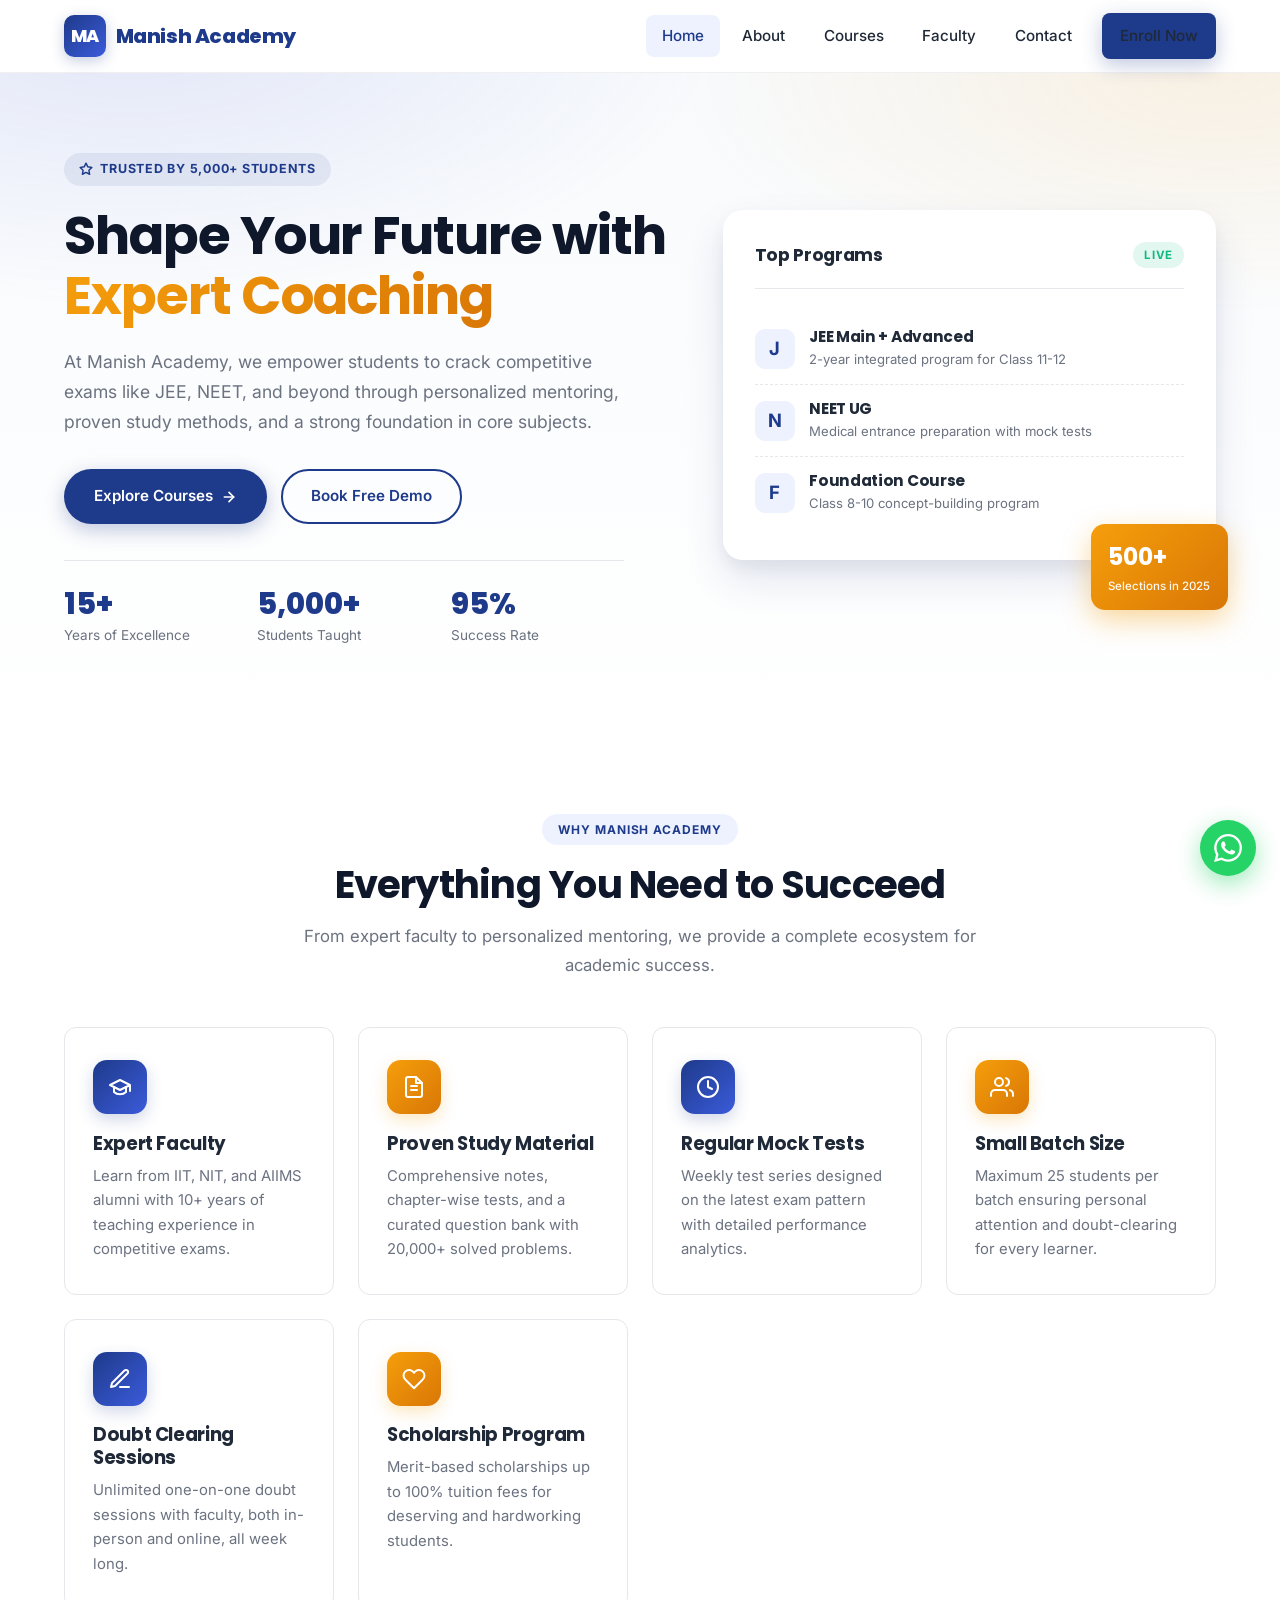
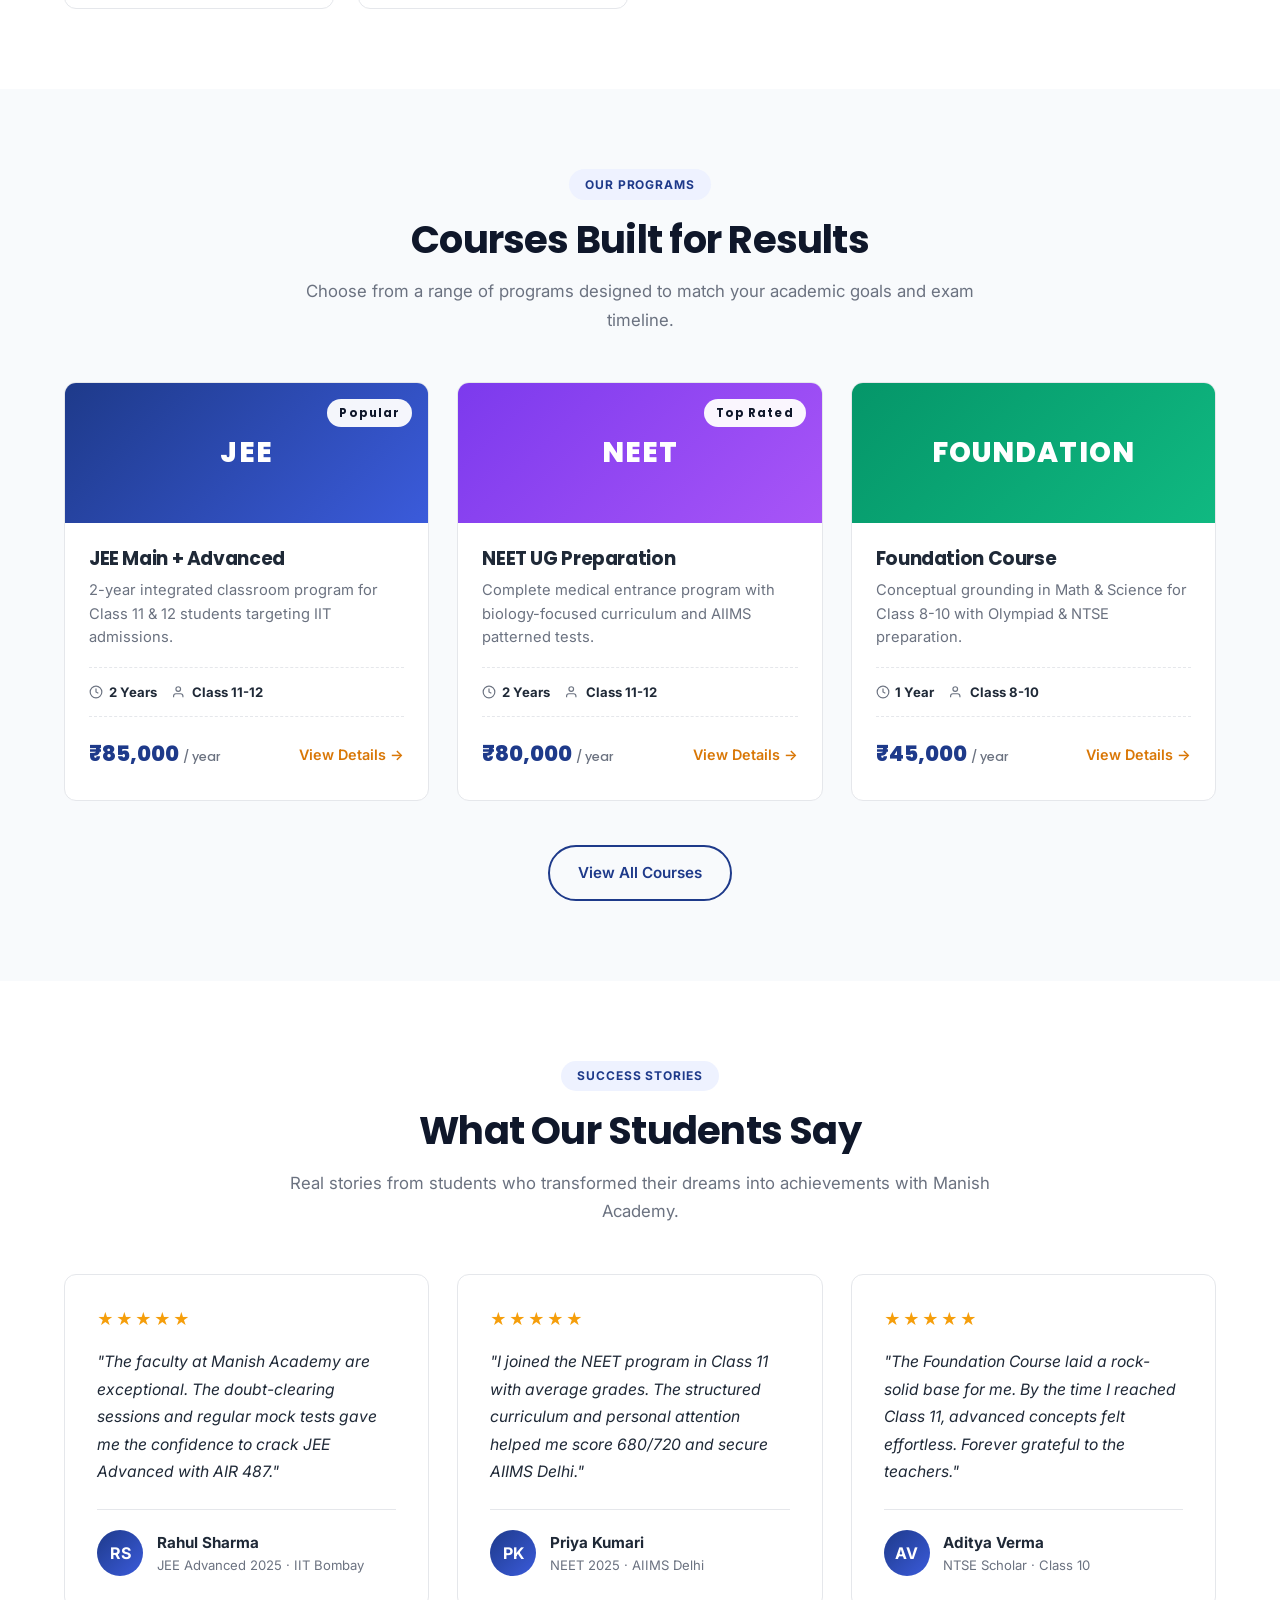
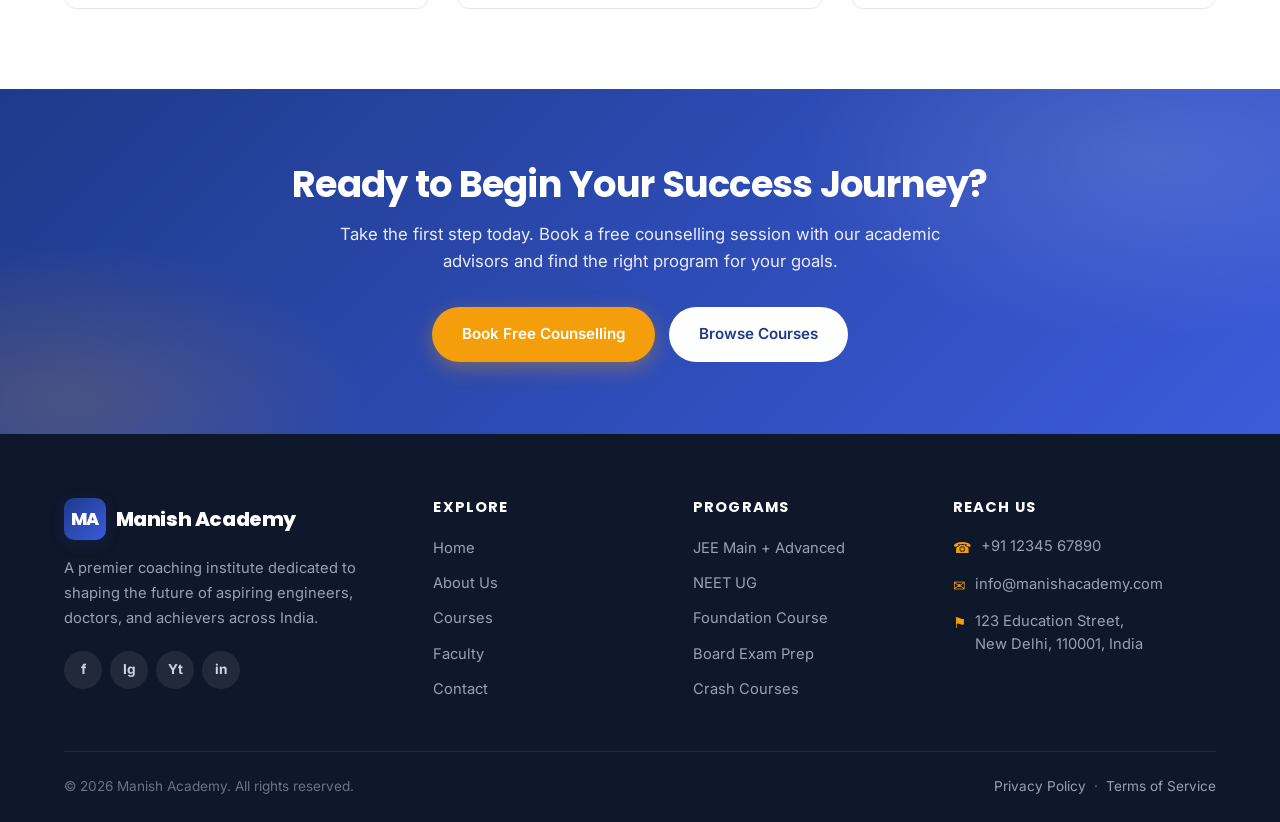
==== manish-academy/index.html @ 19f33a03 "Add Manish Academy coaching institute website Multi-page responsive website under /manish-academy: -" ====
<!DOCTYPE html>
<html lang="en">
<head>
  <meta charset="UTF-8">
  <meta name="viewport" content="width=device-width, initial-scale=1">
  <meta http-equiv="x-ua-compatible" content="ie=edge">
  <title>Manish Academy | Premier Coaching Institute for JEE, NEET & Foundation</title>
  <meta name="description" content="Manish Academy is a leading coaching institute offering expert guidance for JEE, NEET, Foundation, and Board Exams. Join 5,000+ successful students.">
  <meta property="og:title" content="Manish Academy | Premier Coaching Institute">
  <meta property="og:description" content="Expert coaching for JEE, NEET, Foundation, and Board Exams. Join 5,000+ successful students.">
  <meta property="og:type" content="website">
  <link rel="preconnect" href="https://fonts.googleapis.com">
  <link rel="preconnect" href="https://fonts.gstatic.com" crossorigin>
  <link href="https://fonts.googleapis.com/css2?family=Inter:wght@400;500;600;700&family=Poppins:wght@600;700;800&display=swap" rel="stylesheet">
  <link rel="stylesheet" href="assets/css/styles.css">
</head>
<body>

  <!-- ========== Navbar ========== -->
  <nav class="navbar" role="navigation" aria-label="Main navigation">
    <div class="container">
      <a class="nav-logo" href="index.html">
        <span class="nav-logo-icon">MA</span>
        <span>Manish Academy</span>
      </a>
      <button class="nav-toggle" aria-label="Toggle menu" aria-expanded="false">
        <span></span>
      </button>
      <ul class="nav-links">
        <li><a href="index.html" data-nav="index.html">Home</a></li>
        <li><a href="about.html" data-nav="about.html">About</a></li>
        <li><a href="courses.html" data-nav="courses.html">Courses</a></li>
        <li><a href="faculty.html" data-nav="faculty.html">Faculty</a></li>
        <li><a href="contact.html" data-nav="contact.html">Contact</a></li>
        <li class="nav-cta"><a class="btn btn-primary" href="contact.html#contact-form">Enroll Now</a></li>
      </ul>
    </div>
  </nav>

  <!-- ========== Hero ========== -->
  <header class="hero">
    <div class="container">
      <div class="hero-grid">
        <div class="reveal">
          <span class="hero-badge">
            <svg width="14" height="14" viewBox="0 0 24 24" fill="none" stroke="currentColor" stroke-width="2.5" stroke-linecap="round" stroke-linejoin="round"><polygon points="12 2 15.09 8.26 22 9.27 17 14.14 18.18 21.02 12 17.77 5.82 21.02 7 14.14 2 9.27 8.91 8.26 12 2"/></svg>
            Trusted by 5,000+ Students
          </span>
          <h1>Shape Your Future with <span class="highlight">Expert Coaching</span></h1>
          <p>At Manish Academy, we empower students to crack competitive exams like JEE, NEET, and beyond through personalized mentoring, proven study methods, and a strong foundation in core subjects.</p>
          <div class="hero-cta">
            <a class="btn btn-primary" href="courses.html">
              Explore Courses
              <svg width="16" height="16" viewBox="0 0 24 24" fill="none" stroke="currentColor" stroke-width="2.5" stroke-linecap="round" stroke-linejoin="round"><line x1="5" y1="12" x2="19" y2="12"/><polyline points="12 5 19 12 12 19"/></svg>
            </a>
            <a class="btn btn-outline" href="contact.html#contact-form">Book Free Demo</a>
          </div>
          <div class="hero-stats">
            <div class="hero-stat">
              <span class="num">15+</span>
              <span class="label">Years of Excellence</span>
            </div>
            <div class="hero-stat">
              <span class="num">5,000+</span>
              <span class="label">Students Taught</span>
            </div>
            <div class="hero-stat">
              <span class="num">95%</span>
              <span class="label">Success Rate</span>
            </div>
          </div>
        </div>

        <div class="hero-visual reveal delay-1">
          <div class="hero-card">
            <div class="hero-card-header">
              <h4>Top Programs</h4>
              <span class="hero-card-tag">Live</span>
            </div>
            <div class="hero-card-item">
              <div class="hero-card-icon">J</div>
              <div class="hero-card-text">
                <h5>JEE Main + Advanced</h5>
                <p>2-year integrated program for Class 11-12</p>
              </div>
            </div>
            <div class="hero-card-item">
              <div class="hero-card-icon">N</div>
              <div class="hero-card-text">
                <h5>NEET UG</h5>
                <p>Medical entrance preparation with mock tests</p>
              </div>
            </div>
            <div class="hero-card-item">
              <div class="hero-card-icon">F</div>
              <div class="hero-card-text">
                <h5>Foundation Course</h5>
                <p>Class 8-10 concept-building program</p>
              </div>
            </div>
          </div>
          <div class="hero-float-badge">
            <span class="num">500+</span>
            <span class="lbl">Selections in 2025</span>
          </div>
        </div>
      </div>
    </div>
  </header>

  <!-- ========== Why Choose Us ========== -->
  <section class="section">
    <div class="container">
      <div class="section-header reveal">
        <span class="section-tag">Why Manish Academy</span>
        <h2 class="section-title">Everything You Need to Succeed</h2>
        <p class="section-subtitle">From expert faculty to personalized mentoring, we provide a complete ecosystem for academic success.</p>
      </div>

      <div class="features-grid">
        <div class="feature-card reveal">
          <div class="feature-icon">
            <svg width="24" height="24" viewBox="0 0 24 24" fill="none" stroke="currentColor" stroke-width="2" stroke-linecap="round" stroke-linejoin="round"><path d="M22 10v6M2 10l10-5 10 5-10 5z"/><path d="M6 12v5c3 3 9 3 12 0v-5"/></svg>
          </div>
          <h3>Expert Faculty</h3>
          <p>Learn from IIT, NIT, and AIIMS alumni with 10+ years of teaching experience in competitive exams.</p>
        </div>

        <div class="feature-card reveal delay-1">
          <div class="feature-icon accent">
            <svg width="24" height="24" viewBox="0 0 24 24" fill="none" stroke="currentColor" stroke-width="2" stroke-linecap="round" stroke-linejoin="round"><path d="M14 2H6a2 2 0 0 0-2 2v16a2 2 0 0 0 2 2h12a2 2 0 0 0 2-2V8z"/><polyline points="14 2 14 8 20 8"/><line x1="9" y1="15" x2="15" y2="15"/><line x1="9" y1="11" x2="15" y2="11"/></svg>
          </div>
          <h3>Proven Study Material</h3>
          <p>Comprehensive notes, chapter-wise tests, and a curated question bank with 20,000+ solved problems.</p>
        </div>

        <div class="feature-card reveal delay-2">
          <div class="feature-icon">
            <svg width="24" height="24" viewBox="0 0 24 24" fill="none" stroke="currentColor" stroke-width="2" stroke-linecap="round" stroke-linejoin="round"><circle cx="12" cy="12" r="10"/><polyline points="12 6 12 12 16 14"/></svg>
          </div>
          <h3>Regular Mock Tests</h3>
          <p>Weekly test series designed on the latest exam pattern with detailed performance analytics.</p>
        </div>

        <div class="feature-card reveal delay-3">
          <div class="feature-icon accent">
            <svg width="24" height="24" viewBox="0 0 24 24" fill="none" stroke="currentColor" stroke-width="2" stroke-linecap="round" stroke-linejoin="round"><path d="M17 21v-2a4 4 0 0 0-4-4H5a4 4 0 0 0-4 4v2"/><circle cx="9" cy="7" r="4"/><path d="M23 21v-2a4 4 0 0 0-3-3.87"/><path d="M16 3.13a4 4 0 0 1 0 7.75"/></svg>
          </div>
          <h3>Small Batch Size</h3>
          <p>Maximum 25 students per batch ensuring personal attention and doubt-clearing for every learner.</p>
        </div>

        <div class="feature-card reveal">
          <div class="feature-icon">
            <svg width="24" height="24" viewBox="0 0 24 24" fill="none" stroke="currentColor" stroke-width="2" stroke-linecap="round" stroke-linejoin="round"><path d="M12 20h9"/><path d="M16.5 3.5a2.121 2.121 0 0 1 3 3L7 19l-4 1 1-4L16.5 3.5z"/></svg>
          </div>
          <h3>Doubt Clearing Sessions</h3>
          <p>Unlimited one-on-one doubt sessions with faculty, both in-person and online, all week long.</p>
        </div>

        <div class="feature-card reveal delay-1">
          <div class="feature-icon accent">
            <svg width="24" height="24" viewBox="0 0 24 24" fill="none" stroke="currentColor" stroke-width="2" stroke-linecap="round" stroke-linejoin="round"><path d="M20.84 4.61a5.5 5.5 0 0 0-7.78 0L12 5.67l-1.06-1.06a5.5 5.5 0 0 0-7.78 7.78l1.06 1.06L12 21.23l7.78-7.78 1.06-1.06a5.5 5.5 0 0 0 0-7.78z"/></svg>
          </div>
          <h3>Scholarship Program</h3>
          <p>Merit-based scholarships up to 100% tuition fees for deserving and hardworking students.</p>
        </div>
      </div>
    </div>
  </section>

  <!-- ========== Courses Preview ========== -->
  <section class="section section-soft">
    <div class="container">
      <div class="section-header reveal">
        <span class="section-tag">Our Programs</span>
        <h2 class="section-title">Courses Built for Results</h2>
        <p class="section-subtitle">Choose from a range of programs designed to match your academic goals and exam timeline.</p>
      </div>

      <div class="courses-grid">
        <!-- Course 1 -->
        <article class="course-card reveal">
          <div class="course-banner course-banner-1">
            JEE
            <span class="course-badge">Popular</span>
          </div>
          <div class="course-body">
            <h3>JEE Main + Advanced</h3>
            <p>2-year integrated classroom program for Class 11 &amp; 12 students targeting IIT admissions.</p>
            <div class="course-meta">
              <span class="course-meta-item">
                <svg width="14" height="14" viewBox="0 0 24 24" fill="none" stroke="currentColor" stroke-width="2"><circle cx="12" cy="12" r="10"/><polyline points="12 6 12 12 16 14"/></svg>
                <strong>2 Years</strong>
              </span>
              <span class="course-meta-item">
                <svg width="14" height="14" viewBox="0 0 24 24" fill="none" stroke="currentColor" stroke-width="2"><path d="M17 21v-2a4 4 0 0 0-4-4H5a4 4 0 0 0-4 4v2"/><circle cx="9" cy="7" r="4"/></svg>
                <strong>Class 11-12</strong>
              </span>
            </div>
            <div class="course-footer">
              <div class="course-price">&#8377;85,000 <small>/ year</small></div>
              <a class="course-link" href="courses.html">View Details &rarr;</a>
            </div>
          </div>
        </article>

        <!-- Course 2 -->
        <article class="course-card reveal delay-1">
          <div class="course-banner course-banner-2">
            NEET
            <span class="course-badge">Top Rated</span>
          </div>
          <div class="course-body">
            <h3>NEET UG Preparation</h3>
            <p>Complete medical entrance program with biology-focused curriculum and AIIMS patterned tests.</p>
            <div class="course-meta">
              <span class="course-meta-item">
                <svg width="14" height="14" viewBox="0 0 24 24" fill="none" stroke="currentColor" stroke-width="2"><circle cx="12" cy="12" r="10"/><polyline points="12 6 12 12 16 14"/></svg>
                <strong>2 Years</strong>
              </span>
              <span class="course-meta-item">
                <svg width="14" height="14" viewBox="0 0 24 24" fill="none" stroke="currentColor" stroke-width="2"><path d="M17 21v-2a4 4 0 0 0-4-4H5a4 4 0 0 0-4 4v2"/><circle cx="9" cy="7" r="4"/></svg>
                <strong>Class 11-12</strong>
              </span>
            </div>
            <div class="course-footer">
              <div class="course-price">&#8377;80,000 <small>/ year</small></div>
              <a class="course-link" href="courses.html">View Details &rarr;</a>
            </div>
          </div>
        </article>

        <!-- Course 3 -->
        <article class="course-card reveal delay-2">
          <div class="course-banner course-banner-3">
            FOUNDATION
          </div>
          <div class="course-body">
            <h3>Foundation Course</h3>
            <p>Conceptual grounding in Math &amp; Science for Class 8-10 with Olympiad &amp; NTSE preparation.</p>
            <div class="course-meta">
              <span class="course-meta-item">
                <svg width="14" height="14" viewBox="0 0 24 24" fill="none" stroke="currentColor" stroke-width="2"><circle cx="12" cy="12" r="10"/><polyline points="12 6 12 12 16 14"/></svg>
                <strong>1 Year</strong>
              </span>
              <span class="course-meta-item">
                <svg width="14" height="14" viewBox="0 0 24 24" fill="none" stroke="currentColor" stroke-width="2"><path d="M17 21v-2a4 4 0 0 0-4-4H5a4 4 0 0 0-4 4v2"/><circle cx="9" cy="7" r="4"/></svg>
                <strong>Class 8-10</strong>
              </span>
            </div>
            <div class="course-footer">
              <div class="course-price">&#8377;45,000 <small>/ year</small></div>
              <a class="course-link" href="courses.html">View Details &rarr;</a>
            </div>
          </div>
        </article>
      </div>

      <div style="text-align:center; margin-top: 2.75rem;">
        <a class="btn btn-outline" href="courses.html">View All Courses</a>
      </div>
    </div>
  </section>

  <!-- ========== Testimonials ========== -->
  <section class="section">
    <div class="container">
      <div class="section-header reveal">
        <span class="section-tag">Success Stories</span>
        <h2 class="section-title">What Our Students Say</h2>
        <p class="section-subtitle">Real stories from students who transformed their dreams into achievements with Manish Academy.</p>
      </div>

      <div class="testimonials-grid">
        <div class="testimonial-card reveal">
          <div class="testimonial-stars">&#9733;&#9733;&#9733;&#9733;&#9733;</div>
          <p class="testimonial-quote">"The faculty at Manish Academy are exceptional. The doubt-clearing sessions and regular mock tests gave me the confidence to crack JEE Advanced with AIR 487."</p>
          <div class="testimonial-author">
            <div class="testimonial-avatar">RS</div>
            <div>
              <span class="name">Rahul Sharma</span>
              <span class="meta">JEE Advanced 2025 &middot; IIT Bombay</span>
            </div>
          </div>
        </div>

        <div class="testimonial-card reveal delay-1">
          <div class="testimonial-stars">&#9733;&#9733;&#9733;&#9733;&#9733;</div>
          <p class="testimonial-quote">"I joined the NEET program in Class 11 with average grades. The structured curriculum and personal attention helped me score 680/720 and secure AIIMS Delhi."</p>
          <div class="testimonial-author">
            <div class="testimonial-avatar">PK</div>
            <div>
              <span class="name">Priya Kumari</span>
              <span class="meta">NEET 2025 &middot; AIIMS Delhi</span>
            </div>
          </div>
        </div>

        <div class="testimonial-card reveal delay-2">
          <div class="testimonial-stars">&#9733;&#9733;&#9733;&#9733;&#9733;</div>
          <p class="testimonial-quote">"The Foundation Course laid a rock-solid base for me. By the time I reached Class 11, advanced concepts felt effortless. Forever grateful to the teachers."</p>
          <div class="testimonial-author">
            <div class="testimonial-avatar">AV</div>
            <div>
              <span class="name">Aditya Verma</span>
              <span class="meta">NTSE Scholar &middot; Class 10</span>
            </div>
          </div>
        </div>
      </div>
    </div>
  </section>

  <!-- ========== CTA Strip ========== -->
  <section class="cta-strip">
    <div class="container">
      <div class="reveal">
        <h2>Ready to Begin Your Success Journey?</h2>
        <p>Take the first step today. Book a free counselling session with our academic advisors and find the right program for your goals.</p>
        <div class="cta-buttons">
          <a class="btn btn-accent" href="contact.html#contact-form">Book Free Counselling</a>
          <a class="btn btn-white" href="courses.html">Browse Courses</a>
        </div>
      </div>
    </div>
  </section>

  <!-- ========== Footer ========== -->
  <footer class="site-footer">
    <div class="container">
      <div class="footer-grid">
        <div class="footer-brand">
          <a class="nav-logo" href="index.html">
            <span class="nav-logo-icon">MA</span>
            <span>Manish Academy</span>
          </a>
          <p>A premier coaching institute dedicated to shaping the future of aspiring engineers, doctors, and achievers across India.</p>
          <div class="footer-socials">
            <a href="#" aria-label="Facebook">f</a>
            <a href="#" aria-label="Instagram">Ig</a>
            <a href="#" aria-label="YouTube">Yt</a>
            <a href="#" aria-label="LinkedIn">in</a>
          </div>
        </div>

        <div class="footer-col">
          <h5>Explore</h5>
          <ul>
            <li><a href="index.html">Home</a></li>
            <li><a href="about.html">About Us</a></li>
            <li><a href="courses.html">Courses</a></li>
            <li><a href="faculty.html">Faculty</a></li>
            <li><a href="contact.html">Contact</a></li>
          </ul>
        </div>

        <div class="footer-col">
          <h5>Programs</h5>
          <ul>
            <li><a href="courses.html">JEE Main + Advanced</a></li>
            <li><a href="courses.html">NEET UG</a></li>
            <li><a href="courses.html">Foundation Course</a></li>
            <li><a href="courses.html">Board Exam Prep</a></li>
            <li><a href="courses.html">Crash Courses</a></li>
          </ul>
        </div>

        <div class="footer-col">
          <h5>Reach Us</h5>
          <div class="footer-contact-item">
            <span class="icon">&#9742;</span>
            <a href="tel:+911234567890">+91 12345 67890</a>
          </div>
          <div class="footer-contact-item">
            <span class="icon">&#9993;</span>
            <a href="mailto:info@manishacademy.com">info@manishacademy.com</a>
          </div>
          <div class="footer-contact-item">
            <span class="icon">&#9873;</span>
            <span>123 Education Street,<br>New Delhi, 110001, India</span>
          </div>
        </div>
      </div>

      <div class="footer-bottom">
        <p>&copy; <span id="year">2026</span> Manish Academy. All rights reserved.</p>
        <p><a href="#">Privacy Policy</a> &nbsp;&middot;&nbsp; <a href="#">Terms of Service</a></p>
      </div>
    </div>
  </footer>

  <!-- WhatsApp Float -->
  <a class="whatsapp-float" href="https://wa.me/911234567890?text=Hi%20Manish%20Academy%2C%20I%20want%20to%20know%20more%20about%20your%20courses" target="_blank" rel="noopener" aria-label="Chat on WhatsApp">
    <svg viewBox="0 0 24 24" fill="#fff" xmlns="http://www.w3.org/2000/svg"><path d="M17.472 14.382c-.297-.149-1.758-.867-2.03-.967-.273-.099-.471-.148-.67.15-.197.297-.767.966-.94 1.164-.173.199-.347.223-.644.075-.297-.15-1.255-.463-2.39-1.475-.883-.788-1.48-1.761-1.653-2.059-.173-.297-.018-.458.13-.606.134-.133.298-.347.446-.52.149-.174.198-.298.298-.497.099-.198.05-.371-.025-.52-.075-.149-.669-1.612-.916-2.207-.242-.579-.487-.5-.669-.51-.173-.008-.371-.01-.57-.01-.198 0-.52.074-.792.372-.272.297-1.04 1.016-1.04 2.479 0 1.462 1.065 2.875 1.213 3.074.149.198 2.096 3.2 5.077 4.487.709.306 1.262.489 1.694.625.712.227 1.36.195 1.871.118.571-.085 1.758-.719 2.006-1.413.248-.694.248-1.289.173-1.413-.074-.124-.272-.198-.57-.347m-5.421 7.403h-.004a9.87 9.87 0 0 1-5.031-1.378l-.361-.214-3.741.982.998-3.648-.235-.374a9.86 9.86 0 0 1-1.51-5.26c.001-5.45 4.436-9.884 9.888-9.884 2.64 0 5.122 1.03 6.988 2.898a9.825 9.825 0 0 1 2.893 6.994c-.003 5.45-4.437 9.884-9.885 9.884m8.413-18.297A11.815 11.815 0 0 0 12.05 0C5.495 0 .16 5.335.157 11.892c0 2.096.547 4.142 1.588 5.945L.057 24l6.305-1.654a11.882 11.882 0 0 0 5.683 1.448h.005c6.554 0 11.89-5.335 11.893-11.893a11.821 11.821 0 0 0-3.48-8.413z"/></svg>
  </a>

  <script src="assets/js/main.js"></script>
</body>
</html>
---- manish-academy/assets/css/styles.css ----
/* ==========================================================================
   Manish Academy - Coaching Institute
   Main Stylesheet
   ========================================================================== */

/* ---- CSS Reset & Base ---- */
*, *::before, *::after { box-sizing: border-box; margin: 0; padding: 0; }

:root {
  --primary: #1e3a8a;        /* Deep blue */
  --primary-dark: #1e2a5e;
  --primary-light: #3b5bdb;
  --accent: #f59e0b;         /* Warm amber */
  --accent-dark: #d97706;
  --text: #1f2937;
  --text-light: #6b7280;
  --text-muted: #9ca3af;
  --bg: #ffffff;
  --bg-soft: #f8fafc;
  --bg-alt: #eef2ff;
  --border: #e5e7eb;
  --success: #10b981;
  --danger: #ef4444;
  --shadow-sm: 0 1px 3px rgba(0,0,0,0.06), 0 1px 2px rgba(0,0,0,0.04);
  --shadow-md: 0 4px 14px rgba(30, 58, 138, 0.08), 0 2px 6px rgba(0,0,0,0.04);
  --shadow-lg: 0 20px 40px rgba(30, 58, 138, 0.12), 0 8px 16px rgba(0,0,0,0.05);
  --radius: 12px;
  --radius-lg: 20px;
  --container: 1200px;
  --transition: 0.25s cubic-bezier(.4,0,.2,1);
}

html { scroll-behavior: smooth; -webkit-text-size-adjust: 100%; }

body {
  font-family: 'Inter', -apple-system, BlinkMacSystemFont, 'Segoe UI', Roboto, sans-serif;
  color: var(--text);
  background: var(--bg);
  line-height: 1.6;
  -webkit-font-smoothing: antialiased;
  -moz-osx-font-smoothing: grayscale;
}

img { max-width: 100%; height: auto; display: block; }
a { color: var(--primary); text-decoration: none; transition: color var(--transition); }
a:hover { color: var(--primary-light); }
button { font-family: inherit; cursor: pointer; border: none; background: none; }

h1, h2, h3, h4, h5, h6 {
  font-family: 'Poppins', 'Inter', sans-serif;
  font-weight: 700;
  line-height: 1.25;
  color: var(--text);
  letter-spacing: -0.02em;
}

.container {
  width: 100%;
  max-width: var(--container);
  margin: 0 auto;
  padding: 0 1.5rem;
}

/* ==========================================================================
   Buttons
   ========================================================================== */
.btn {
  display: inline-flex;
  align-items: center;
  justify-content: center;
  gap: 0.5rem;
  padding: 0.85rem 1.75rem;
  border-radius: 50px;
  font-weight: 600;
  font-size: 0.95rem;
  transition: transform var(--transition), box-shadow var(--transition), background var(--transition), color var(--transition);
  border: 2px solid transparent;
  white-space: nowrap;
  cursor: pointer;
}
.btn-primary {
  background: var(--primary);
  color: #fff;
  box-shadow: 0 6px 20px rgba(30, 58, 138, 0.28);
}
.btn-primary:hover {
  background: var(--primary-dark);
  color: #fff;
  transform: translateY(-2px);
  box-shadow: 0 10px 28px rgba(30, 58, 138, 0.35);
}
.btn-accent {
  background: var(--accent);
  color: #fff;
  box-shadow: 0 6px 20px rgba(245, 158, 11, 0.35);
}
.btn-accent:hover {
  background: var(--accent-dark);
  color: #fff;
  transform: translateY(-2px);
  box-shadow: 0 10px 28px rgba(245, 158, 11, 0.45);
}
.btn-outline {
  background: transparent;
  color: var(--primary);
  border-color: var(--primary);
}
.btn-outline:hover {
  background: var(--primary);
  color: #fff;
  transform: translateY(-2px);
}
.btn-white {
  background: #fff;
  color: var(--primary);
}
.btn-white:hover {
  background: #f1f5f9;
  transform: translateY(-2px);
  color: var(--primary);
}

/* ==========================================================================
   Navbar
   ========================================================================== */
.navbar {
  position: sticky;
  top: 0;
  z-index: 100;
  background: rgba(255,255,255,0.97);
  backdrop-filter: blur(10px);
  border-bottom: 1px solid rgba(0,0,0,0.06);
  transition: box-shadow var(--transition);
}
.navbar.scrolled { box-shadow: 0 2px 20px rgba(0,0,0,0.08); }
.navbar .container {
  display: flex;
  align-items: center;
  justify-content: space-between;
  height: 72px;
}
.nav-logo {
  display: flex;
  align-items: center;
  gap: 0.6rem;
  font-family: 'Poppins', sans-serif;
  font-size: 1.25rem;
  font-weight: 800;
  color: var(--primary);
  letter-spacing: -0.02em;
}
.nav-logo:hover { color: var(--primary); }
.nav-logo-icon {
  width: 42px;
  height: 42px;
  background: linear-gradient(135deg, var(--primary) 0%, var(--primary-light) 100%);
  color: #fff;
  border-radius: 10px;
  display: flex;
  align-items: center;
  justify-content: center;
  font-weight: 800;
  font-size: 1.1rem;
  box-shadow: 0 4px 14px rgba(30,58,138,0.25);
}
.nav-links {
  display: flex;
  align-items: center;
  gap: 0.4rem;
  list-style: none;
}
.nav-links a {
  display: inline-block;
  padding: 0.55rem 1rem;
  color: var(--text);
  font-size: 0.95rem;
  font-weight: 500;
  border-radius: 8px;
  transition: color var(--transition), background var(--transition);
}
.nav-links a:hover,
.nav-links a.active {
  color: var(--primary);
  background: var(--bg-alt);
}
.nav-cta { margin-left: 0.5rem; }
.nav-toggle {
  display: none;
  width: 44px;
  height: 44px;
  border-radius: 8px;
  color: var(--text);
  align-items: center;
  justify-content: center;
}
.nav-toggle span {
  display: block;
  width: 22px;
  height: 2px;
  background: currentColor;
  position: relative;
  transition: var(--transition);
}
.nav-toggle span::before,
.nav-toggle span::after {
  content: '';
  position: absolute;
  left: 0;
  width: 22px;
  height: 2px;
  background: currentColor;
  transition: var(--transition);
}
.nav-toggle span::before { top: -7px; }
.nav-toggle span::after { top: 7px; }
.nav-toggle.active span { background: transparent; }
.nav-toggle.active span::before { top: 0; transform: rotate(45deg); }
.nav-toggle.active span::after { top: 0; transform: rotate(-45deg); }

/* ==========================================================================
   Hero
   ========================================================================== */
.hero {
  position: relative;
  padding: 5rem 0 5.5rem;
  background:
    radial-gradient(1000px 500px at 10% -10%, rgba(59, 91, 219, 0.12), transparent 60%),
    radial-gradient(900px 400px at 95% 0%, rgba(245, 158, 11, 0.10), transparent 60%),
    linear-gradient(180deg, #f8fafc 0%, #fff 100%);
  overflow: hidden;
}
.hero-grid {
  display: grid;
  grid-template-columns: 1.1fr 0.9fr;
  gap: 3.5rem;
  align-items: center;
}
.hero-badge {
  display: inline-flex;
  align-items: center;
  gap: 0.45rem;
  padding: 0.4rem 0.95rem;
  background: rgba(30, 58, 138, 0.08);
  color: var(--primary);
  border-radius: 50px;
  font-size: 0.78rem;
  font-weight: 700;
  letter-spacing: 0.06em;
  text-transform: uppercase;
  margin-bottom: 1.25rem;
}
.hero h1 {
  font-size: clamp(2rem, 4.2vw, 3.3rem);
  line-height: 1.15;
  margin-bottom: 1.25rem;
  color: #0f172a;
}
.hero h1 .highlight {
  background: linear-gradient(120deg, var(--accent) 0%, var(--accent-dark) 100%);
  -webkit-background-clip: text;
  background-clip: text;
  color: transparent;
}
.hero p {
  font-size: 1.1rem;
  color: var(--text-light);
  margin-bottom: 2rem;
  max-width: 560px;
  line-height: 1.7;
}
.hero-cta {
  display: flex;
  flex-wrap: wrap;
  gap: 0.85rem;
  margin-bottom: 2.25rem;
}
.hero-stats {
  display: grid;
  grid-template-columns: repeat(3, 1fr);
  gap: 1.25rem;
  max-width: 560px;
  padding-top: 1.75rem;
  border-top: 1px solid var(--border);
}
.hero-stat .num {
  display: block;
  font-family: 'Poppins', sans-serif;
  font-size: 1.85rem;
  font-weight: 800;
  color: var(--primary);
  line-height: 1;
}
.hero-stat .label {
  display: block;
  font-size: 0.85rem;
  color: var(--text-light);
  margin-top: 0.35rem;
}

.hero-visual {
  position: relative;
  min-height: 380px;
}
.hero-card {
  background: #fff;
  border-radius: var(--radius-lg);
  padding: 2rem;
  box-shadow: var(--shadow-lg);
  position: relative;
}
.hero-card-header {
  display: flex;
  justify-content: space-between;
  align-items: center;
  margin-bottom: 1.5rem;
  padding-bottom: 1.25rem;
  border-bottom: 1px solid var(--border);
}
.hero-card-header h4 {
  font-size: 1.1rem;
  color: var(--text);
}
.hero-card-tag {
  font-size: 0.72rem;
  font-weight: 700;
  padding: 0.25rem 0.7rem;
  border-radius: 50px;
  background: rgba(16,185,129,0.12);
  color: var(--success);
  text-transform: uppercase;
  letter-spacing: 0.05em;
}
.hero-card-item {
  display: flex;
  align-items: center;
  gap: 0.9rem;
  padding: 0.85rem 0;
}
.hero-card-item + .hero-card-item { border-top: 1px dashed var(--border); }
.hero-card-icon {
  width: 40px;
  height: 40px;
  border-radius: 10px;
  background: var(--bg-alt);
  color: var(--primary);
  display: flex;
  align-items: center;
  justify-content: center;
  font-size: 1.15rem;
  font-weight: 700;
  flex-shrink: 0;
}
.hero-card-text h5 {
  font-size: 0.96rem;
  margin-bottom: 0.15rem;
}
.hero-card-text p {
  font-size: 0.82rem;
  color: var(--text-light);
  margin: 0;
}
.hero-float-badge {
  position: absolute;
  right: -12px;
  bottom: -20px;
  background: linear-gradient(135deg, var(--accent) 0%, var(--accent-dark) 100%);
  color: #fff;
  padding: 0.9rem 1.1rem;
  border-radius: 14px;
  box-shadow: 0 10px 28px rgba(245,158,11,0.4);
  font-weight: 700;
}
.hero-float-badge .num {
  display: block;
  font-size: 1.5rem;
  font-family: 'Poppins', sans-serif;
}
.hero-float-badge .lbl {
  display: block;
  font-size: 0.72rem;
  font-weight: 500;
  opacity: 0.95;
}

/* ==========================================================================
   Sections
   ========================================================================== */
.section {
  padding: 5rem 0;
}
.section-soft { background: var(--bg-soft); }
.section-header {
  text-align: center;
  max-width: 720px;
  margin: 0 auto 3rem;
}
.section-tag {
  display: inline-block;
  padding: 0.35rem 1rem;
  background: var(--bg-alt);
  color: var(--primary);
  border-radius: 50px;
  font-size: 0.75rem;
  font-weight: 700;
  letter-spacing: 0.08em;
  text-transform: uppercase;
  margin-bottom: 1rem;
}
.section-title {
  font-size: clamp(1.7rem, 3vw, 2.4rem);
  margin-bottom: 0.85rem;
  color: #0f172a;
}
.section-subtitle {
  font-size: 1.05rem;
  color: var(--text-light);
  line-height: 1.7;
}

/* ==========================================================================
   Features / Why choose us
   ========================================================================== */
.features-grid {
  display: grid;
  grid-template-columns: repeat(auto-fit, minmax(260px, 1fr));
  gap: 1.5rem;
}
.feature-card {
  background: #fff;
  padding: 2rem 1.75rem;
  border-radius: var(--radius);
  border: 1px solid var(--border);
  transition: transform var(--transition), box-shadow var(--transition), border-color var(--transition);
}
.feature-card:hover {
  transform: translateY(-6px);
  box-shadow: var(--shadow-md);
  border-color: transparent;
}
.feature-icon {
  width: 54px;
  height: 54px;
  border-radius: 14px;
  background: linear-gradient(135deg, var(--primary) 0%, var(--primary-light) 100%);
  color: #fff;
  display: flex;
  align-items: center;
  justify-content: center;
  font-size: 1.4rem;
  margin-bottom: 1.1rem;
  box-shadow: 0 6px 16px rgba(30,58,138,0.2);
}
.feature-icon.accent {
  background: linear-gradient(135deg, var(--accent) 0%, var(--accent-dark) 100%);
  box-shadow: 0 6px 16px rgba(245,158,11,0.25);
}
.feature-card h3 {
  font-size: 1.15rem;
  margin-bottom: 0.55rem;
}
.feature-card p {
  font-size: 0.93rem;
  color: var(--text-light);
  line-height: 1.65;
}

/* ==========================================================================
   Courses
   ========================================================================== */
.courses-grid {
  display: grid;
  grid-template-columns: repeat(auto-fit, minmax(280px, 1fr));
  gap: 1.75rem;
}
.course-card {
  background: #fff;
  border-radius: var(--radius);
  overflow: hidden;
  border: 1px solid var(--border);
  transition: transform var(--transition), box-shadow var(--transition);
  display: flex;
  flex-direction: column;
}
.course-card:hover {
  transform: translateY(-5px);
  box-shadow: var(--shadow-lg);
}
.course-banner {
  height: 140px;
  position: relative;
  display: flex;
  align-items: center;
  justify-content: center;
  color: #fff;
  font-family: 'Poppins', sans-serif;
  font-size: 1.75rem;
  font-weight: 800;
  letter-spacing: 0.04em;
}
.course-banner-1 { background: linear-gradient(135deg, #1e3a8a 0%, #3b5bdb 100%); }
.course-banner-2 { background: linear-gradient(135deg, #7c3aed 0%, #a855f7 100%); }
.course-banner-3 { background: linear-gradient(135deg, #059669 0%, #10b981 100%); }
.course-banner-4 { background: linear-gradient(135deg, #dc2626 0%, #f97316 100%); }
.course-banner-5 { background: linear-gradient(135deg, #0891b2 0%, #06b6d4 100%); }
.course-banner-6 { background: linear-gradient(135deg, #be185d 0%, #ec4899 100%); }
.course-badge {
  position: absolute;
  top: 1rem;
  right: 1rem;
  background: rgba(255,255,255,0.95);
  color: #0f172a;
  padding: 0.28rem 0.75rem;
  border-radius: 50px;
  font-size: 0.72rem;
  font-weight: 700;
}
.course-body {
  padding: 1.5rem 1.5rem 1.75rem;
  display: flex;
  flex-direction: column;
  flex: 1;
}
.course-body h3 {
  font-size: 1.18rem;
  margin-bottom: 0.5rem;
}
.course-body > p {
  font-size: 0.92rem;
  color: var(--text-light);
  margin-bottom: 1.1rem;
  line-height: 1.6;
}
.course-meta {
  display: flex;
  flex-wrap: wrap;
  gap: 1rem;
  margin-bottom: 1.25rem;
  padding: 0.85rem 0;
  border-top: 1px dashed var(--border);
  border-bottom: 1px dashed var(--border);
}
.course-meta-item {
  display: inline-flex;
  align-items: center;
  gap: 0.35rem;
  font-size: 0.82rem;
  color: var(--text-light);
  font-weight: 500;
}
.course-meta-item strong {
  color: var(--text);
  font-weight: 700;
}
.course-footer {
  display: flex;
  align-items: center;
  justify-content: space-between;
  margin-top: auto;
}
.course-price {
  font-family: 'Poppins', sans-serif;
  font-size: 1.35rem;
  font-weight: 800;
  color: var(--primary);
}
.course-price small {
  font-size: 0.78rem;
  color: var(--text-light);
  font-weight: 500;
}
.course-link {
  display: inline-flex;
  align-items: center;
  gap: 0.3rem;
  font-weight: 600;
  font-size: 0.9rem;
  color: var(--accent-dark);
}
.course-link:hover { color: var(--accent-dark); transform: translateX(3px); }

/* ==========================================================================
   Faculty
   ========================================================================== */
.faculty-grid {
  display: grid;
  grid-template-columns: repeat(auto-fit, minmax(240px, 1fr));
  gap: 1.75rem;
}
.faculty-card {
  background: #fff;
  border-radius: var(--radius);
  padding: 2rem 1.5rem;
  text-align: center;
  border: 1px solid var(--border);
  transition: transform var(--transition), box-shadow var(--transition);
}
.faculty-card:hover {
  transform: translateY(-5px);
  box-shadow: var(--shadow-md);
}
.faculty-avatar {
  width: 110px;
  height: 110px;
  margin: 0 auto 1.25rem;
  border-radius: 50%;
  background: linear-gradient(135deg, var(--primary) 0%, var(--primary-light) 100%);
  color: #fff;
  display: flex;
  align-items: center;
  justify-content: center;
  font-family: 'Poppins', sans-serif;
  font-size: 2.2rem;
  font-weight: 800;
  letter-spacing: -0.02em;
  box-shadow: 0 10px 28px rgba(30,58,138,0.25);
}
.faculty-avatar.c2 { background: linear-gradient(135deg, #7c3aed 0%, #a855f7 100%); box-shadow: 0 10px 28px rgba(124,58,237,0.25); }
.faculty-avatar.c3 { background: linear-gradient(135deg, #059669 0%, #10b981 100%); box-shadow: 0 10px 28px rgba(5,150,105,0.25); }
.faculty-avatar.c4 { background: linear-gradient(135deg, #dc2626 0%, #f97316 100%); box-shadow: 0 10px 28px rgba(220,38,38,0.25); }
.faculty-avatar.c5 { background: linear-gradient(135deg, #0891b2 0%, #06b6d4 100%); box-shadow: 0 10px 28px rgba(8,145,178,0.25); }
.faculty-avatar.c6 { background: linear-gradient(135deg, #be185d 0%, #ec4899 100%); box-shadow: 0 10px 28px rgba(190,24,93,0.25); }
.faculty-card h3 {
  font-size: 1.15rem;
  margin-bottom: 0.25rem;
}
.faculty-role {
  font-size: 0.85rem;
  color: var(--accent-dark);
  font-weight: 600;
  margin-bottom: 0.9rem;
}
.faculty-bio {
  font-size: 0.88rem;
  color: var(--text-light);
  line-height: 1.65;
  margin-bottom: 1rem;
}
.faculty-tags {
  display: flex;
  flex-wrap: wrap;
  gap: 0.4rem;
  justify-content: center;
}
.faculty-tag {
  font-size: 0.72rem;
  font-weight: 600;
  background: var(--bg-alt);
  color: var(--primary);
  padding: 0.3rem 0.75rem;
  border-radius: 50px;
}

/* ==========================================================================
   Testimonials
   ========================================================================== */
.testimonials-grid {
  display: grid;
  grid-template-columns: repeat(auto-fit, minmax(280px, 1fr));
  gap: 1.75rem;
}
.testimonial-card {
  background: #fff;
  border-radius: var(--radius);
  padding: 2rem;
  border: 1px solid var(--border);
  position: relative;
  transition: transform var(--transition), box-shadow var(--transition);
}
.testimonial-card:hover {
  transform: translateY(-4px);
  box-shadow: var(--shadow-md);
}
.testimonial-stars {
  color: var(--accent);
  font-size: 1rem;
  letter-spacing: 2px;
  margin-bottom: 1rem;
}
.testimonial-quote {
  font-size: 0.98rem;
  color: var(--text);
  line-height: 1.75;
  margin-bottom: 1.5rem;
  font-style: italic;
}
.testimonial-author {
  display: flex;
  align-items: center;
  gap: 0.85rem;
  padding-top: 1.25rem;
  border-top: 1px solid var(--border);
}
.testimonial-avatar {
  width: 46px;
  height: 46px;
  border-radius: 50%;
  background: linear-gradient(135deg, var(--primary) 0%, var(--primary-light) 100%);
  color: #fff;
  display: flex;
  align-items: center;
  justify-content: center;
  font-weight: 700;
  font-size: 1rem;
  flex-shrink: 0;
}
.testimonial-author .name {
  display: block;
  font-weight: 700;
  font-size: 0.95rem;
}
.testimonial-author .meta {
  display: block;
  font-size: 0.82rem;
  color: var(--text-light);
}

/* ==========================================================================
   CTA strip
   ========================================================================== */
.cta-strip {
  padding: 4.5rem 0;
  background: linear-gradient(135deg, var(--primary) 0%, var(--primary-light) 100%);
  color: #fff;
  text-align: center;
  position: relative;
  overflow: hidden;
}
.cta-strip::before {
  content: '';
  position: absolute;
  inset: 0;
  background:
    radial-gradient(600px 300px at 90% 20%, rgba(255,255,255,0.12), transparent 60%),
    radial-gradient(500px 260px at 5% 90%, rgba(245,158,11,0.18), transparent 60%);
  pointer-events: none;
}
.cta-strip .container { position: relative; z-index: 1; }
.cta-strip h2 {
  color: #fff;
  font-size: clamp(1.7rem, 3vw, 2.3rem);
  margin-bottom: 0.85rem;
}
.cta-strip p {
  color: rgba(255,255,255,0.9);
  font-size: 1.05rem;
  max-width: 620px;
  margin: 0 auto 2rem;
}
.cta-buttons {
  display: flex;
  flex-wrap: wrap;
  gap: 0.85rem;
  justify-content: center;
}

/* ==========================================================================
   Page Hero (inner pages)
   ========================================================================== */
.page-hero {
  padding: 4rem 0 3.5rem;
  background: linear-gradient(135deg, var(--primary) 0%, var(--primary-dark) 100%);
  color: #fff;
  text-align: center;
  position: relative;
  overflow: hidden;
}
.page-hero::before {
  content: '';
  position: absolute;
  inset: 0;
  background:
    radial-gradient(600px 300px at 85% 20%, rgba(245,158,11,0.18), transparent 60%),
    radial-gradient(500px 260px at 10% 100%, rgba(255,255,255,0.08), transparent 60%);
  pointer-events: none;
}
.page-hero .container { position: relative; z-index: 1; }
.page-hero .breadcrumb {
  display: inline-flex;
  align-items: center;
  gap: 0.5rem;
  font-size: 0.85rem;
  color: rgba(255,255,255,0.85);
  margin-bottom: 1rem;
}
.page-hero .breadcrumb a { color: rgba(255,255,255,0.85); }
.page-hero .breadcrumb a:hover { color: #fff; }
.page-hero h1 {
  color: #fff;
  font-size: clamp(2rem, 4vw, 2.8rem);
  margin-bottom: 0.85rem;
}
.page-hero p {
  color: rgba(255,255,255,0.9);
  font-size: 1.05rem;
  max-width: 640px;
  margin: 0 auto;
}

/* ==========================================================================
   About page specific
   ========================================================================== */
.about-grid {
  display: grid;
  grid-template-columns: 1fr 1fr;
  gap: 3.5rem;
  align-items: center;
}
.about-image {
  position: relative;
  border-radius: var(--radius-lg);
  overflow: hidden;
  min-height: 380px;
  background: linear-gradient(135deg, var(--primary) 0%, var(--primary-light) 100%);
  display: flex;
  align-items: center;
  justify-content: center;
  color: #fff;
  box-shadow: var(--shadow-lg);
}
.about-image-content {
  text-align: center;
  padding: 2rem;
}
.about-image-icon {
  font-size: 4rem;
  margin-bottom: 1rem;
}
.about-image h3 {
  color: #fff;
  font-size: 1.5rem;
  margin-bottom: 0.5rem;
}
.about-image p {
  color: rgba(255,255,255,0.9);
  max-width: 320px;
  margin: 0 auto;
}
.about-content h2 {
  font-size: clamp(1.7rem, 3vw, 2.2rem);
  margin-bottom: 1.25rem;
}
.about-content p {
  color: var(--text-light);
  margin-bottom: 1rem;
  line-height: 1.75;
}
.about-stats {
  display: grid;
  grid-template-columns: repeat(2, 1fr);
  gap: 1.25rem;
  margin-top: 1.75rem;
}
.about-stat {
  padding: 1.25rem;
  background: var(--bg-soft);
  border-radius: var(--radius);
  border-left: 4px solid var(--accent);
}
.about-stat .num {
  display: block;
  font-family: 'Poppins', sans-serif;
  font-size: 1.75rem;
  font-weight: 800;
  color: var(--primary);
  line-height: 1;
}
.about-stat .label {
  display: block;
  margin-top: 0.3rem;
  font-size: 0.88rem;
  color: var(--text-light);
}

/* Mission/Vision cards */
.mv-grid {
  display: grid;
  grid-template-columns: repeat(auto-fit, minmax(280px, 1fr));
  gap: 1.75rem;
}
.mv-card {
  padding: 2.25rem 2rem;
  background: #fff;
  border-radius: var(--radius);
  border-top: 4px solid var(--primary);
  box-shadow: var(--shadow-sm);
  transition: transform var(--transition), box-shadow var(--transition);
}
.mv-card.accent { border-top-color: var(--accent); }
.mv-card:hover {
  transform: translateY(-5px);
  box-shadow: var(--shadow-md);
}
.mv-card-icon {
  width: 56px;
  height: 56px;
  border-radius: 14px;
  background: var(--bg-alt);
  color: var(--primary);
  display: flex;
  align-items: center;
  justify-content: center;
  font-size: 1.5rem;
  margin-bottom: 1.1rem;
}
.mv-card.accent .mv-card-icon {
  background: rgba(245,158,11,0.12);
  color: var(--accent-dark);
}
.mv-card h3 {
  font-size: 1.3rem;
  margin-bottom: 0.65rem;
}
.mv-card p {
  color: var(--text-light);
  line-height: 1.7;
}

/* ==========================================================================
   Contact page
   ========================================================================== */
.contact-grid {
  display: grid;
  grid-template-columns: 1fr 1.2fr;
  gap: 3rem;
  align-items: start;
}
.contact-info {
  background: #fff;
  padding: 2.25rem;
  border-radius: var(--radius);
  border: 1px solid var(--border);
}
.contact-info h3 {
  font-size: 1.3rem;
  margin-bottom: 0.5rem;
}
.contact-info > p {
  color: var(--text-light);
  margin-bottom: 1.5rem;
  font-size: 0.94rem;
  line-height: 1.65;
}
.contact-detail {
  display: flex;
  gap: 1rem;
  padding: 1rem 0;
  border-top: 1px solid var(--border);
}
.contact-detail-icon {
  width: 44px;
  height: 44px;
  border-radius: 10px;
  background: var(--bg-alt);
  color: var(--primary);
  display: flex;
  align-items: center;
  justify-content: center;
  font-size: 1.15rem;
  flex-shrink: 0;
}
.contact-detail h4 {
  font-size: 0.92rem;
  color: var(--text-light);
  font-weight: 500;
  margin-bottom: 0.15rem;
}
.contact-detail p,
.contact-detail a {
  font-size: 1rem;
  color: var(--text);
  font-weight: 600;
}
.contact-detail a:hover { color: var(--primary); }

.contact-socials {
  margin-top: 1.5rem;
  padding-top: 1.5rem;
  border-top: 1px solid var(--border);
  display: flex;
  gap: 0.6rem;
}
.social-btn {
  width: 42px;
  height: 42px;
  border-radius: 50%;
  background: var(--bg-alt);
  color: var(--primary);
  display: inline-flex;
  align-items: center;
  justify-content: center;
  font-weight: 700;
  transition: transform var(--transition), background var(--transition), color var(--transition);
}
.social-btn:hover {
  background: var(--primary);
  color: #fff;
  transform: translateY(-3px);
}

/* Form */
.contact-form-wrap {
  background: #fff;
  padding: 2.5rem;
  border-radius: var(--radius);
  border: 1px solid var(--border);
  box-shadow: var(--shadow-sm);
}
.contact-form-wrap h3 {
  font-size: 1.4rem;
  margin-bottom: 0.4rem;
}
.contact-form-wrap > p {
  color: var(--text-light);
  margin-bottom: 1.75rem;
  font-size: 0.94rem;
}
.form-row {
  display: grid;
  grid-template-columns: 1fr 1fr;
  gap: 1rem;
}
.form-field {
  margin-bottom: 1.1rem;
}
.form-field label {
  display: block;
  font-size: 0.85rem;
  font-weight: 600;
  color: var(--text);
  margin-bottom: 0.4rem;
}
.form-field input,
.form-field select,
.form-field textarea {
  width: 100%;
  padding: 0.8rem 1rem;
  font-family: inherit;
  font-size: 0.95rem;
  color: var(--text);
  background: #fff;
  border: 1.5px solid var(--border);
  border-radius: 10px;
  transition: border-color var(--transition), box-shadow var(--transition);
  outline: none;
}
.form-field input:focus,
.form-field select:focus,
.form-field textarea:focus {
  border-color: var(--primary);
  box-shadow: 0 0 0 3px rgba(30,58,138,0.12);
}
.form-field textarea {
  min-height: 130px;
  resize: vertical;
}
.form-field .error {
  font-size: 0.8rem;
  color: var(--danger);
  margin-top: 0.35rem;
  display: none;
}
.form-field.has-error input,
.form-field.has-error select,
.form-field.has-error textarea { border-color: var(--danger); }
.form-field.has-error .error { display: block; }
.form-submit-wrap { margin-top: 0.5rem; }
.form-submit {
  width: 100%;
  padding: 0.95rem 2rem;
}

.form-success {
  display: none;
  padding: 2rem;
  text-align: center;
  background: rgba(16,185,129,0.08);
  border: 1.5px solid rgba(16,185,129,0.25);
  border-radius: var(--radius);
  color: var(--text);
}
.form-success.active { display: block; }
.form-success .icon {
  font-size: 2.5rem;
  color: var(--success);
  margin-bottom: 0.75rem;
}
.form-success h4 {
  font-size: 1.2rem;
  margin-bottom: 0.4rem;
}
.form-success p {
  color: var(--text-light);
  font-size: 0.94rem;
}

/* Map card */
.map-card {
  margin-top: 2.5rem;
  border-radius: var(--radius);
  overflow: hidden;
  background: var(--bg-soft);
  border: 1px solid var(--border);
}
.map-card iframe {
  width: 100%;
  height: 320px;
  border: 0;
  display: block;
}

/* ==========================================================================
   Faculty grid on dedicated page
   ========================================================================== */
.faculty-detailed {
  display: grid;
  grid-template-columns: repeat(auto-fit, minmax(300px, 1fr));
  gap: 1.75rem;
}
.faculty-detailed-card {
  background: #fff;
  border-radius: var(--radius);
  overflow: hidden;
  border: 1px solid var(--border);
  transition: transform var(--transition), box-shadow var(--transition);
}
.faculty-detailed-card:hover {
  transform: translateY(-5px);
  box-shadow: var(--shadow-lg);
}
.faculty-detailed-top {
  padding: 2.5rem 1.5rem 1.5rem;
  text-align: center;
  background: linear-gradient(180deg, var(--bg-soft) 0%, #fff 100%);
  border-bottom: 1px solid var(--border);
}
.faculty-detailed-body {
  padding: 1.5rem;
}
.faculty-detailed-body .bio {
  font-size: 0.92rem;
  color: var(--text-light);
  line-height: 1.7;
  margin-bottom: 1.1rem;
}
.faculty-qualifications {
  display: flex;
  flex-direction: column;
  gap: 0.5rem;
  padding-top: 1rem;
  border-top: 1px dashed var(--border);
}
.faculty-qualifications li {
  font-size: 0.88rem;
  color: var(--text);
  display: flex;
  align-items: center;
  gap: 0.6rem;
}
.faculty-qualifications li::before {
  content: '';
  width: 6px;
  height: 6px;
  border-radius: 50%;
  background: var(--accent);
  flex-shrink: 0;
}

/* ==========================================================================
   Courses page filter
   ========================================================================== */
.course-filter {
  display: flex;
  flex-wrap: wrap;
  gap: 0.5rem;
  justify-content: center;
  margin-bottom: 2.5rem;
  padding: 0.4rem;
  background: #fff;
  border-radius: 50px;
  border: 1px solid var(--border);
  max-width: 780px;
  margin-left: auto;
  margin-right: auto;
}
.filter-btn {
  padding: 0.55rem 1.15rem;
  border-radius: 50px;
  color: var(--text-light);
  font-size: 0.88rem;
  font-weight: 600;
  transition: background var(--transition), color var(--transition);
}
.filter-btn:hover { color: var(--primary); }
.filter-btn.active {
  background: var(--primary);
  color: #fff;
}
.course-card.hidden { display: none; }

/* ==========================================================================
   Footer
   ========================================================================== */
.site-footer {
  background: #0f172a;
  color: #cbd5e1;
  padding: 4rem 0 1.5rem;
}
.footer-grid {
  display: grid;
  grid-template-columns: 1.5fr 1fr 1fr 1.2fr;
  gap: 2.5rem;
  margin-bottom: 2.5rem;
}
.footer-brand .nav-logo {
  color: #fff;
  margin-bottom: 1rem;
}
.footer-brand .nav-logo:hover { color: #fff; }
.footer-brand p {
  font-size: 0.92rem;
  line-height: 1.7;
  color: #94a3b8;
  margin-bottom: 1.25rem;
  max-width: 340px;
}
.footer-socials {
  display: flex;
  gap: 0.5rem;
}
.footer-socials a {
  width: 38px;
  height: 38px;
  border-radius: 50%;
  background: rgba(255,255,255,0.08);
  color: #cbd5e1;
  display: inline-flex;
  align-items: center;
  justify-content: center;
  font-weight: 700;
  font-size: 0.85rem;
  transition: background var(--transition), color var(--transition), transform var(--transition);
}
.footer-socials a:hover {
  background: var(--accent);
  color: #fff;
  transform: translateY(-3px);
}
.footer-col h5 {
  color: #fff;
  font-size: 0.92rem;
  letter-spacing: 0.08em;
  text-transform: uppercase;
  margin-bottom: 1.15rem;
}
.footer-col ul { list-style: none; }
.footer-col li { margin-bottom: 0.6rem; }
.footer-col a {
  color: #94a3b8;
  font-size: 0.92rem;
  transition: color var(--transition);
}
.footer-col a:hover { color: #fff; }
.footer-contact-item {
  display: flex;
  align-items: flex-start;
  gap: 0.6rem;
  font-size: 0.92rem;
  color: #94a3b8;
  margin-bottom: 0.8rem;
  line-height: 1.55;
}
.footer-contact-item .icon {
  color: var(--accent);
  flex-shrink: 0;
  margin-top: 2px;
}
.footer-bottom {
  padding-top: 1.5rem;
  border-top: 1px solid rgba(255,255,255,0.08);
  display: flex;
  align-items: center;
  justify-content: space-between;
  flex-wrap: wrap;
  gap: 1rem;
  font-size: 0.85rem;
  color: #64748b;
}
.footer-bottom a { color: #94a3b8; }
.footer-bottom a:hover { color: #fff; }

/* ==========================================================================
   WhatsApp Float
   ========================================================================== */
.whatsapp-float {
  position: fixed;
  right: 1.5rem;
  bottom: 1.5rem;
  z-index: 90;
  width: 56px;
  height: 56px;
  background: #25D366;
  color: #fff;
  border-radius: 50%;
  display: flex;
  align-items: center;
  justify-content: center;
  box-shadow: 0 8px 24px rgba(37,211,102,0.45);
  transition: transform var(--transition), box-shadow var(--transition);
  font-weight: 700;
}
.whatsapp-float:hover {
  transform: scale(1.1);
  color: #fff;
  box-shadow: 0 12px 30px rgba(37,211,102,0.55);
}
.whatsapp-float svg { width: 28px; height: 28px; }

/* ==========================================================================
   Reveal animations
   ========================================================================== */
.reveal {
  opacity: 0;
  transform: translateY(28px);
  transition: opacity 0.7s ease, transform 0.7s cubic-bezier(.22,.68,0,1);
}
.reveal.visible {
  opacity: 1;
  transform: translateY(0);
}
.delay-1 { transition-delay: 0.1s; }
.delay-2 { transition-delay: 0.2s; }
.delay-3 { transition-delay: 0.3s; }

/* ==========================================================================
   Responsive
   ========================================================================== */
@media (max-width: 960px) {
  .hero-grid { grid-template-columns: 1fr; gap: 2.5rem; }
  .hero-visual { min-height: auto; }
  .about-grid { grid-template-columns: 1fr; gap: 2.5rem; }
  .about-image { min-height: 280px; }
  .contact-grid { grid-template-columns: 1fr; }
  .footer-grid { grid-template-columns: 1fr 1fr; gap: 2rem; }
  .footer-brand { grid-column: 1 / -1; }
}

@media (max-width: 768px) {
  .section { padding: 3.5rem 0; }
  .hero { padding: 3rem 0 4rem; }
  .nav-toggle { display: inline-flex; }
  .nav-links {
    position: fixed;
    top: 72px;
    left: 0;
    right: 0;
    background: #fff;
    flex-direction: column;
    align-items: stretch;
    gap: 0;
    padding: 1rem 1.5rem 2rem;
    border-bottom: 1px solid var(--border);
    box-shadow: 0 10px 30px rgba(0,0,0,0.08);
    transform: translateY(-120%);
    transition: transform var(--transition);
    max-height: calc(100vh - 72px);
    overflow-y: auto;
  }
  .nav-links.open { transform: translateY(0); }
  .nav-links li { width: 100%; }
  .nav-links a { padding: 0.85rem 1rem; display: block; }
  .nav-cta { margin: 0.75rem 0 0; }
  .nav-cta .btn { width: 100%; }
  .hero-stats { grid-template-columns: repeat(3, 1fr); gap: 0.75rem; }
  .hero-stat .num { font-size: 1.5rem; }
  .form-row { grid-template-columns: 1fr; gap: 0; }
  .contact-form-wrap, .contact-info { padding: 1.75rem; }
  .footer-grid { grid-template-columns: 1fr; gap: 2rem; }
  .footer-brand { grid-column: auto; }
  .footer-bottom { flex-direction: column; text-align: center; }
}

@media (max-width: 480px) {
  .hero h1 { font-size: 1.85rem; }
  .hero-cta { flex-direction: column; }
  .hero-cta .btn { width: 100%; }
  .hero-float-badge { right: 10px; bottom: -12px; padding: 0.75rem 0.9rem; }
  .hero-float-badge .num { font-size: 1.25rem; }
  .course-filter { flex-direction: column; align-items: stretch; border-radius: 14px; }
  .filter-btn { text-align: center; }
  .whatsapp-float { width: 52px; height: 52px; right: 1rem; bottom: 1rem; }
}
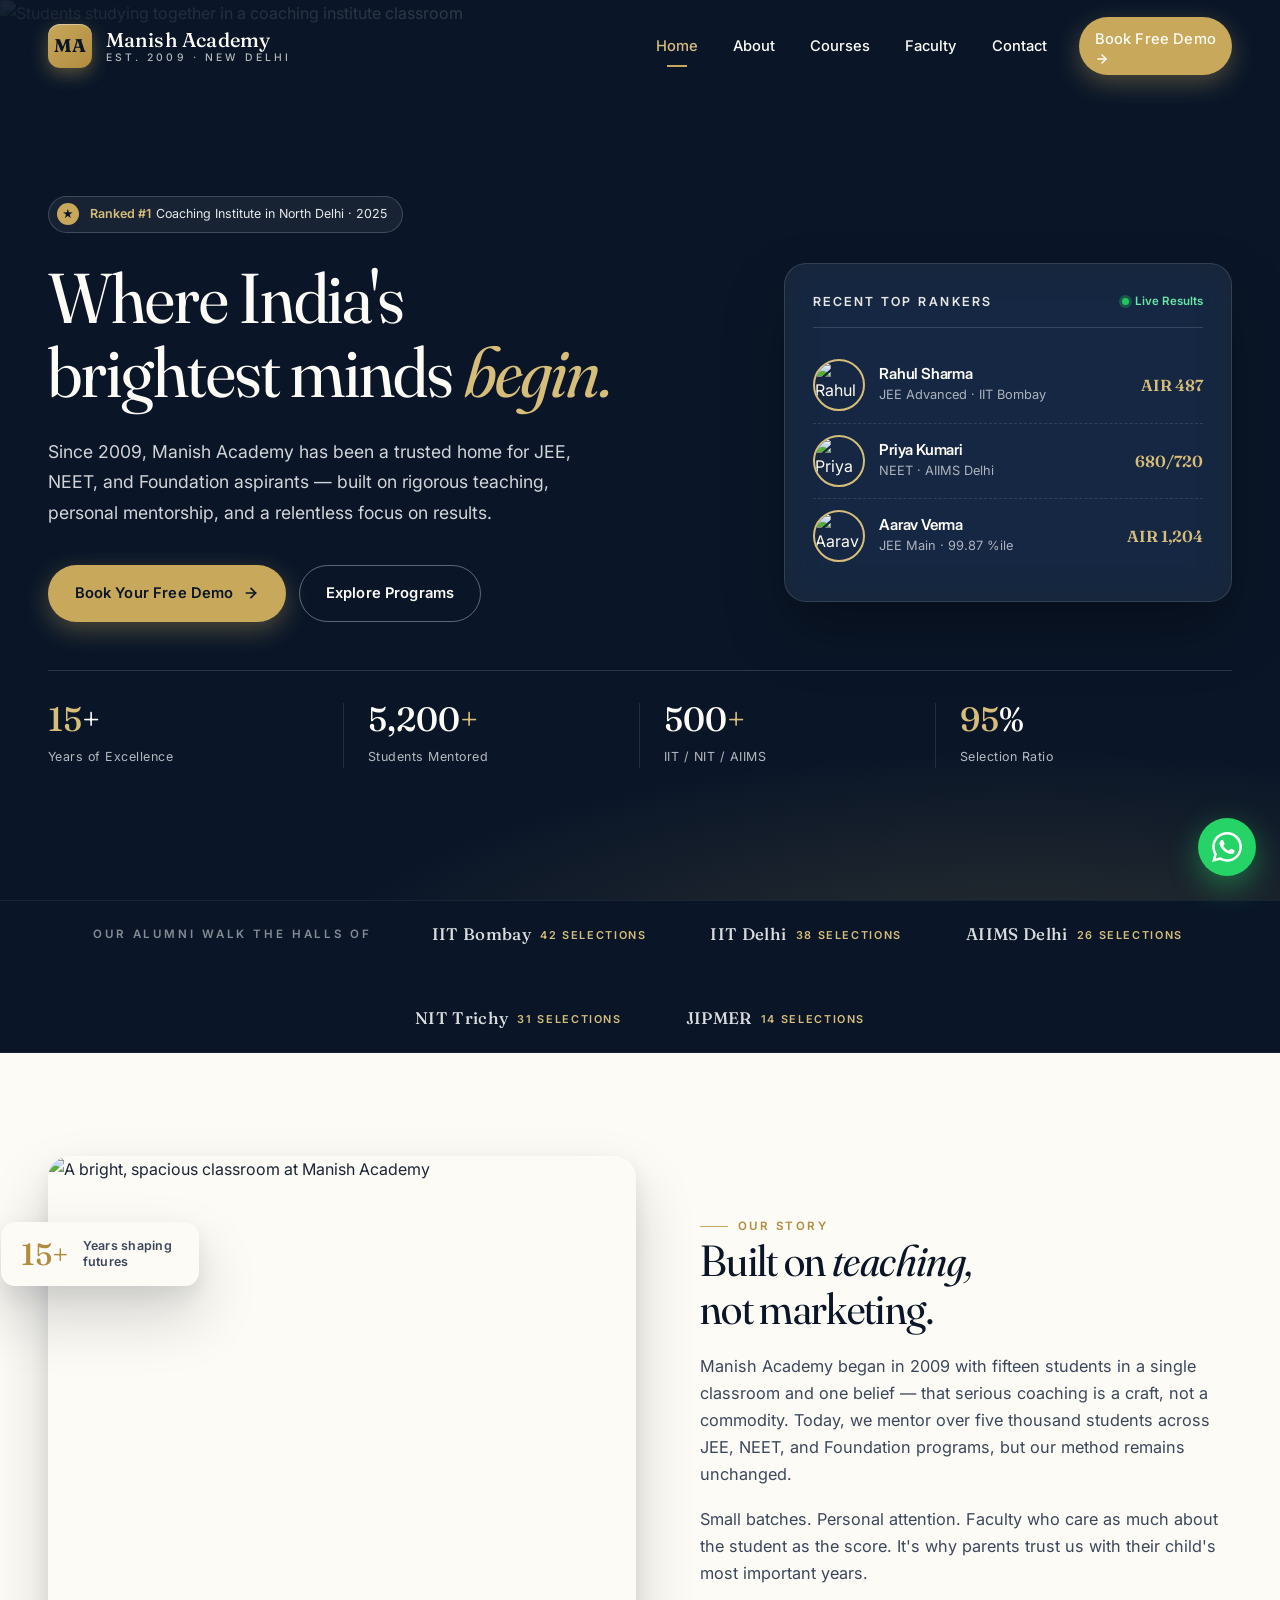
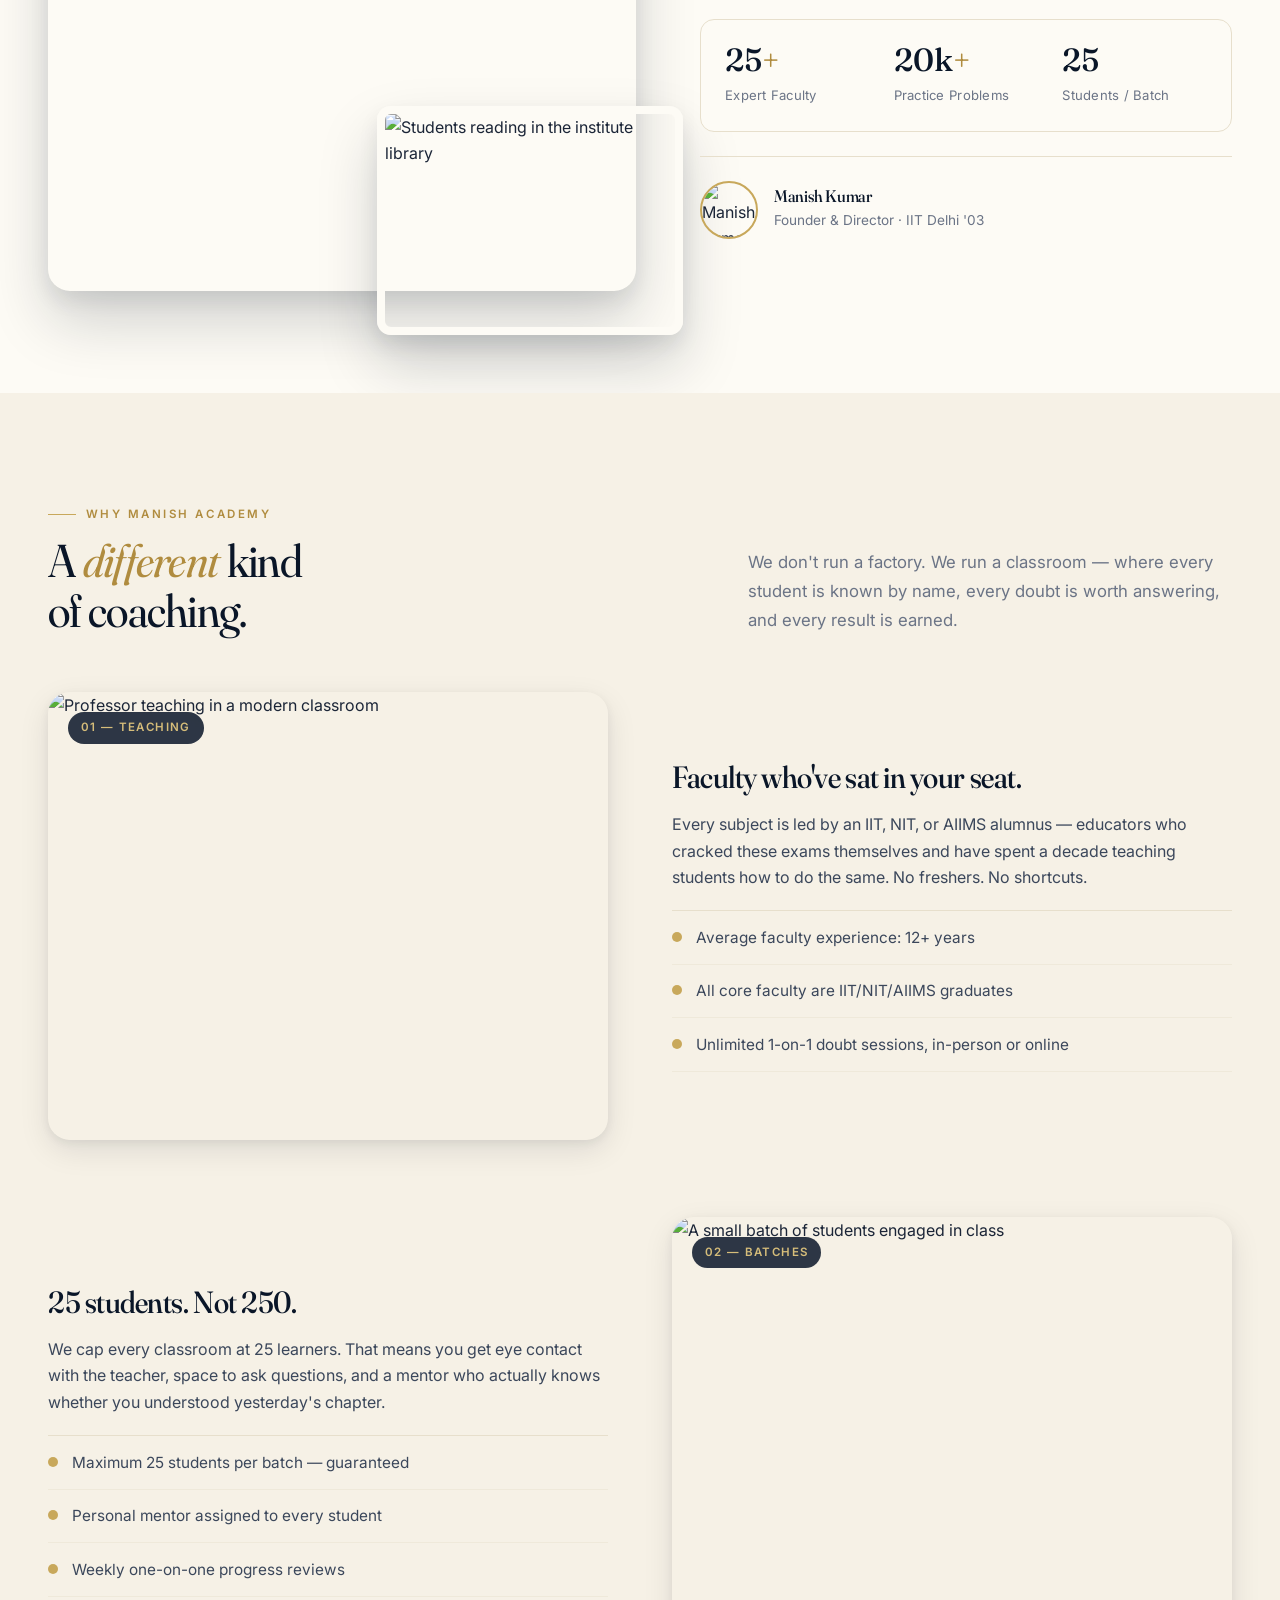
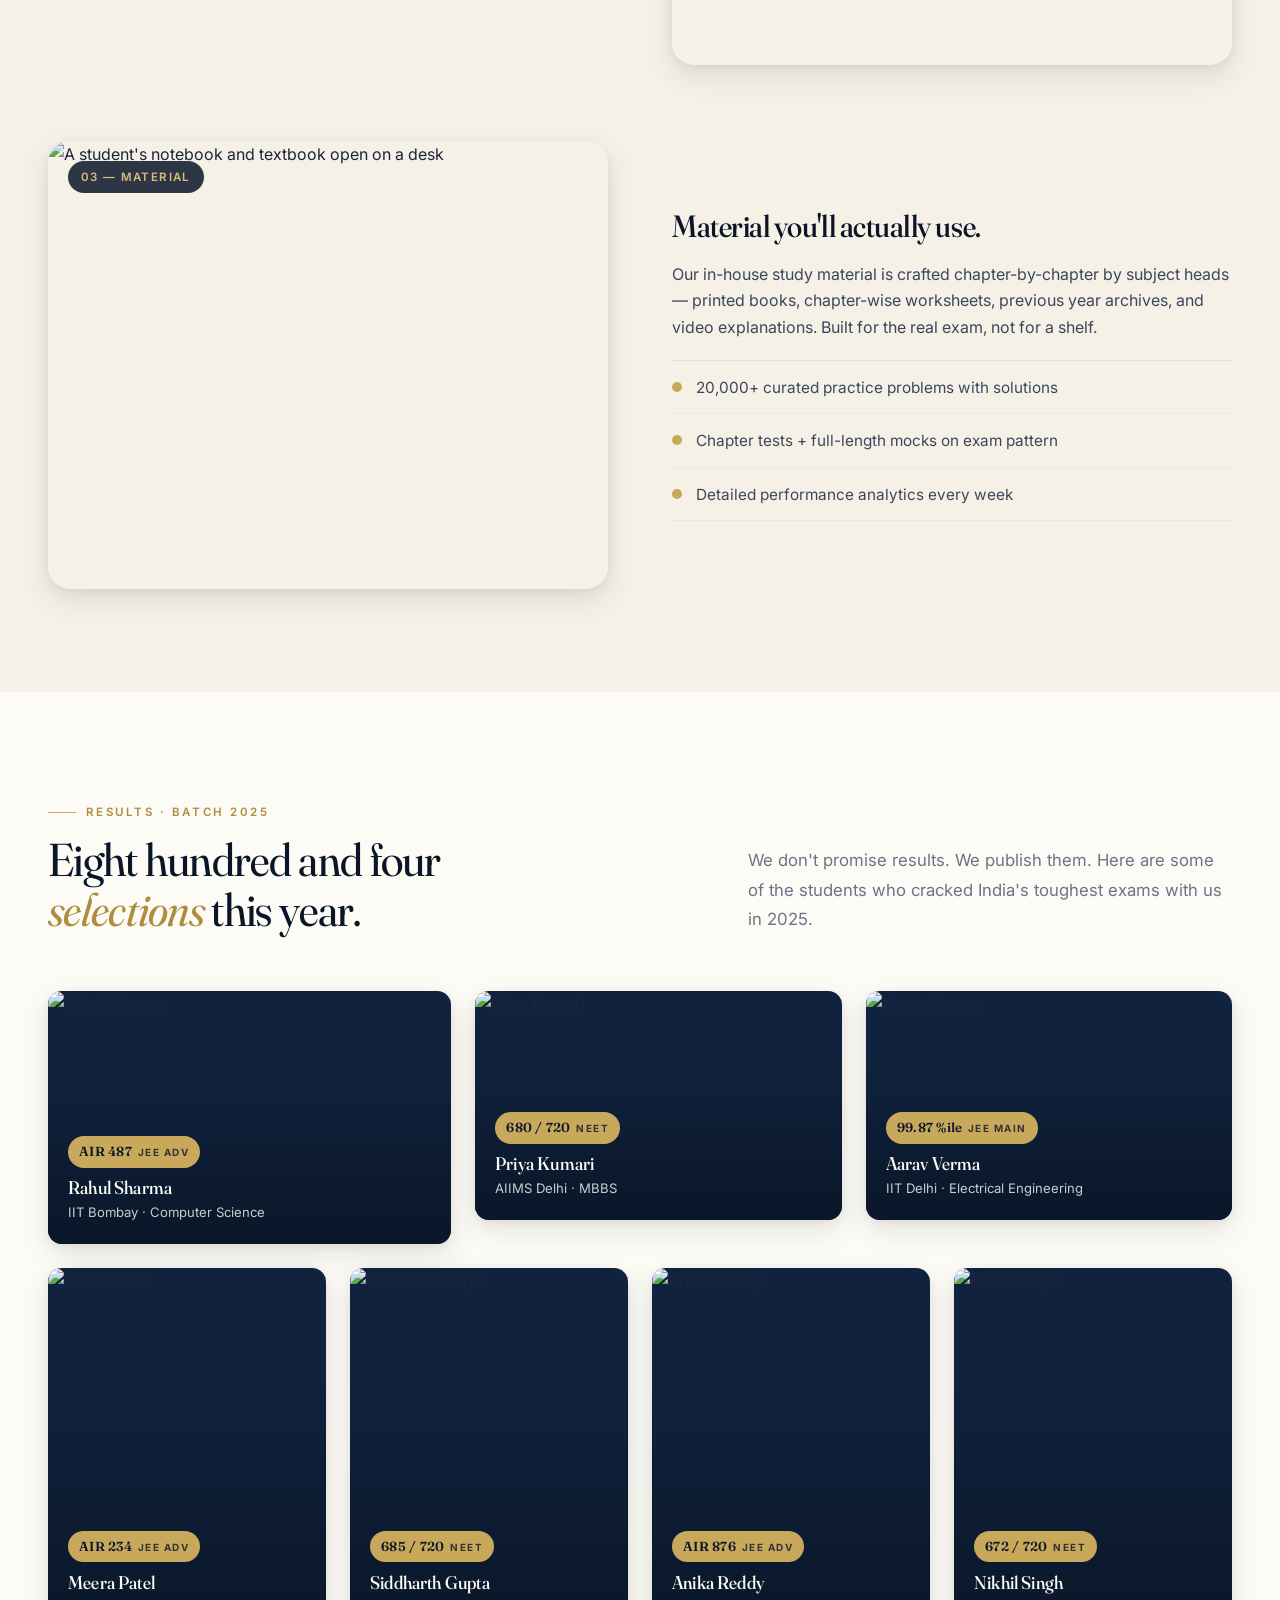
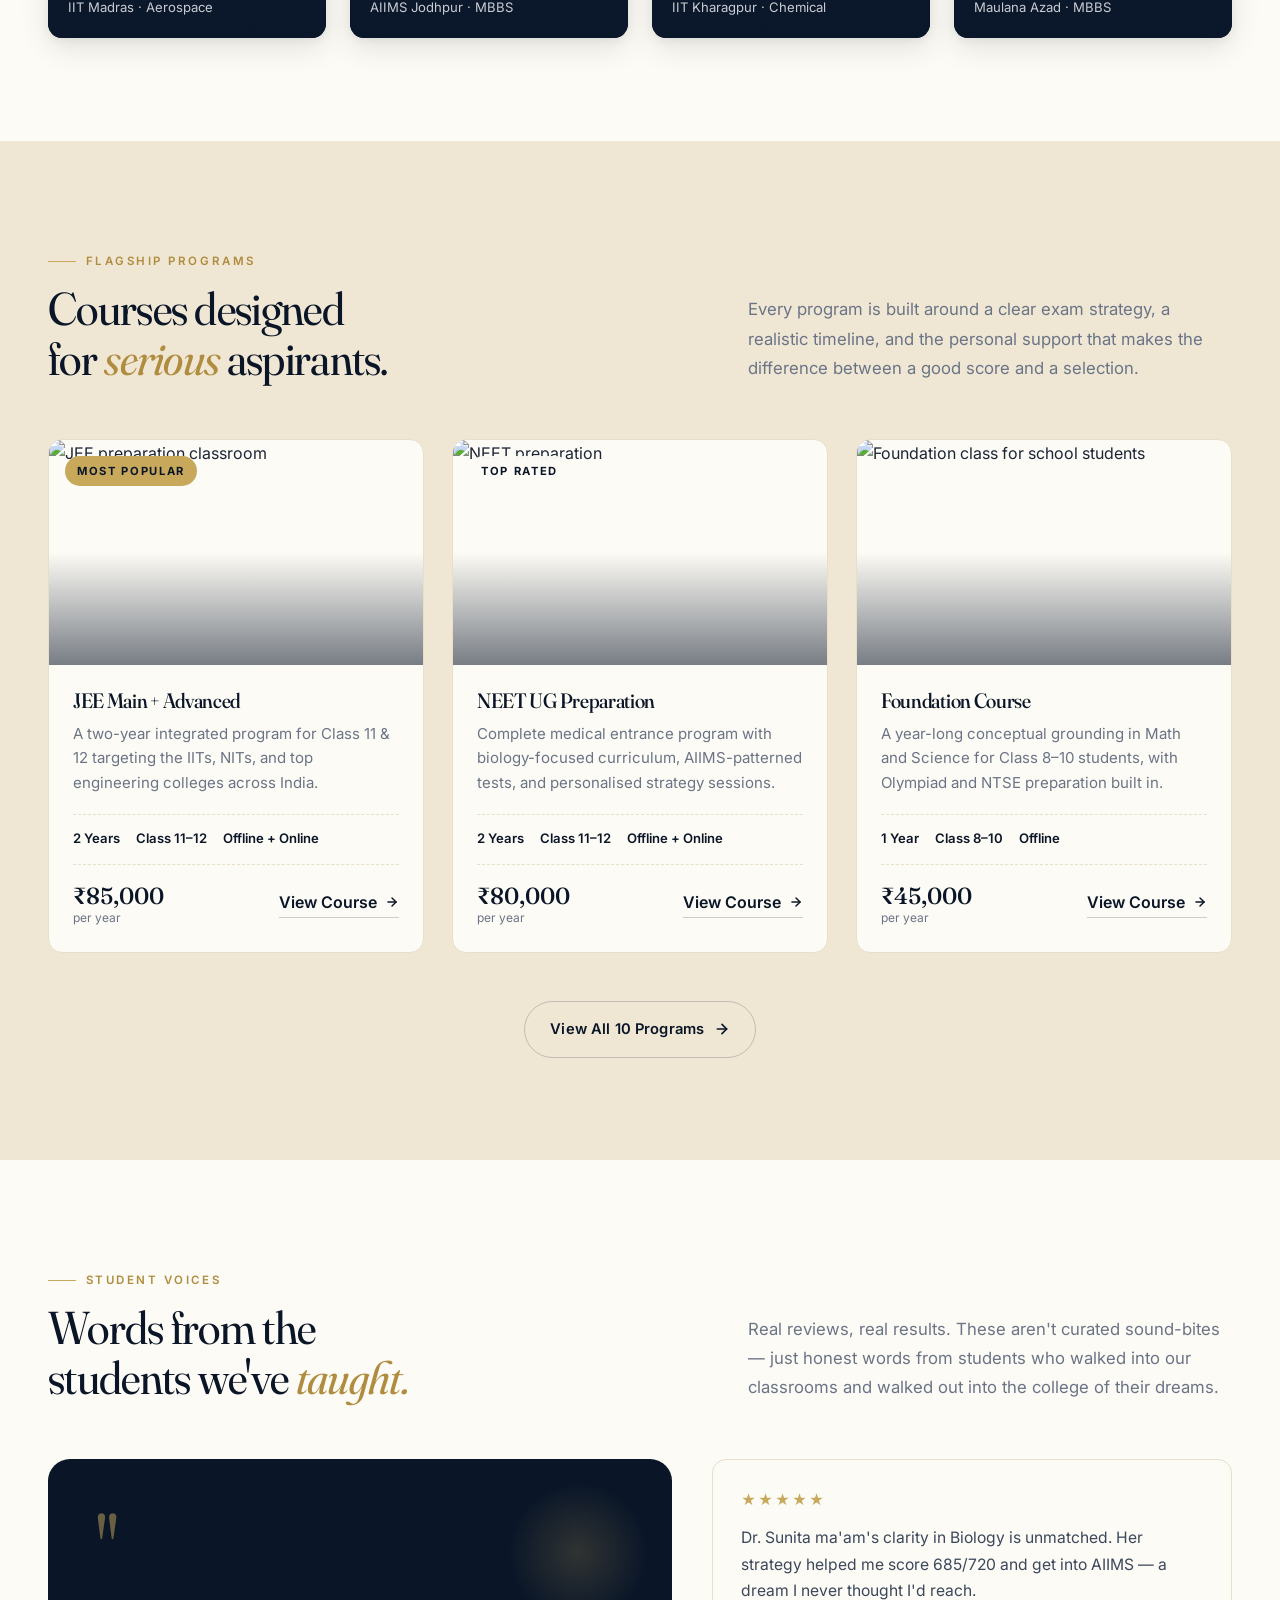
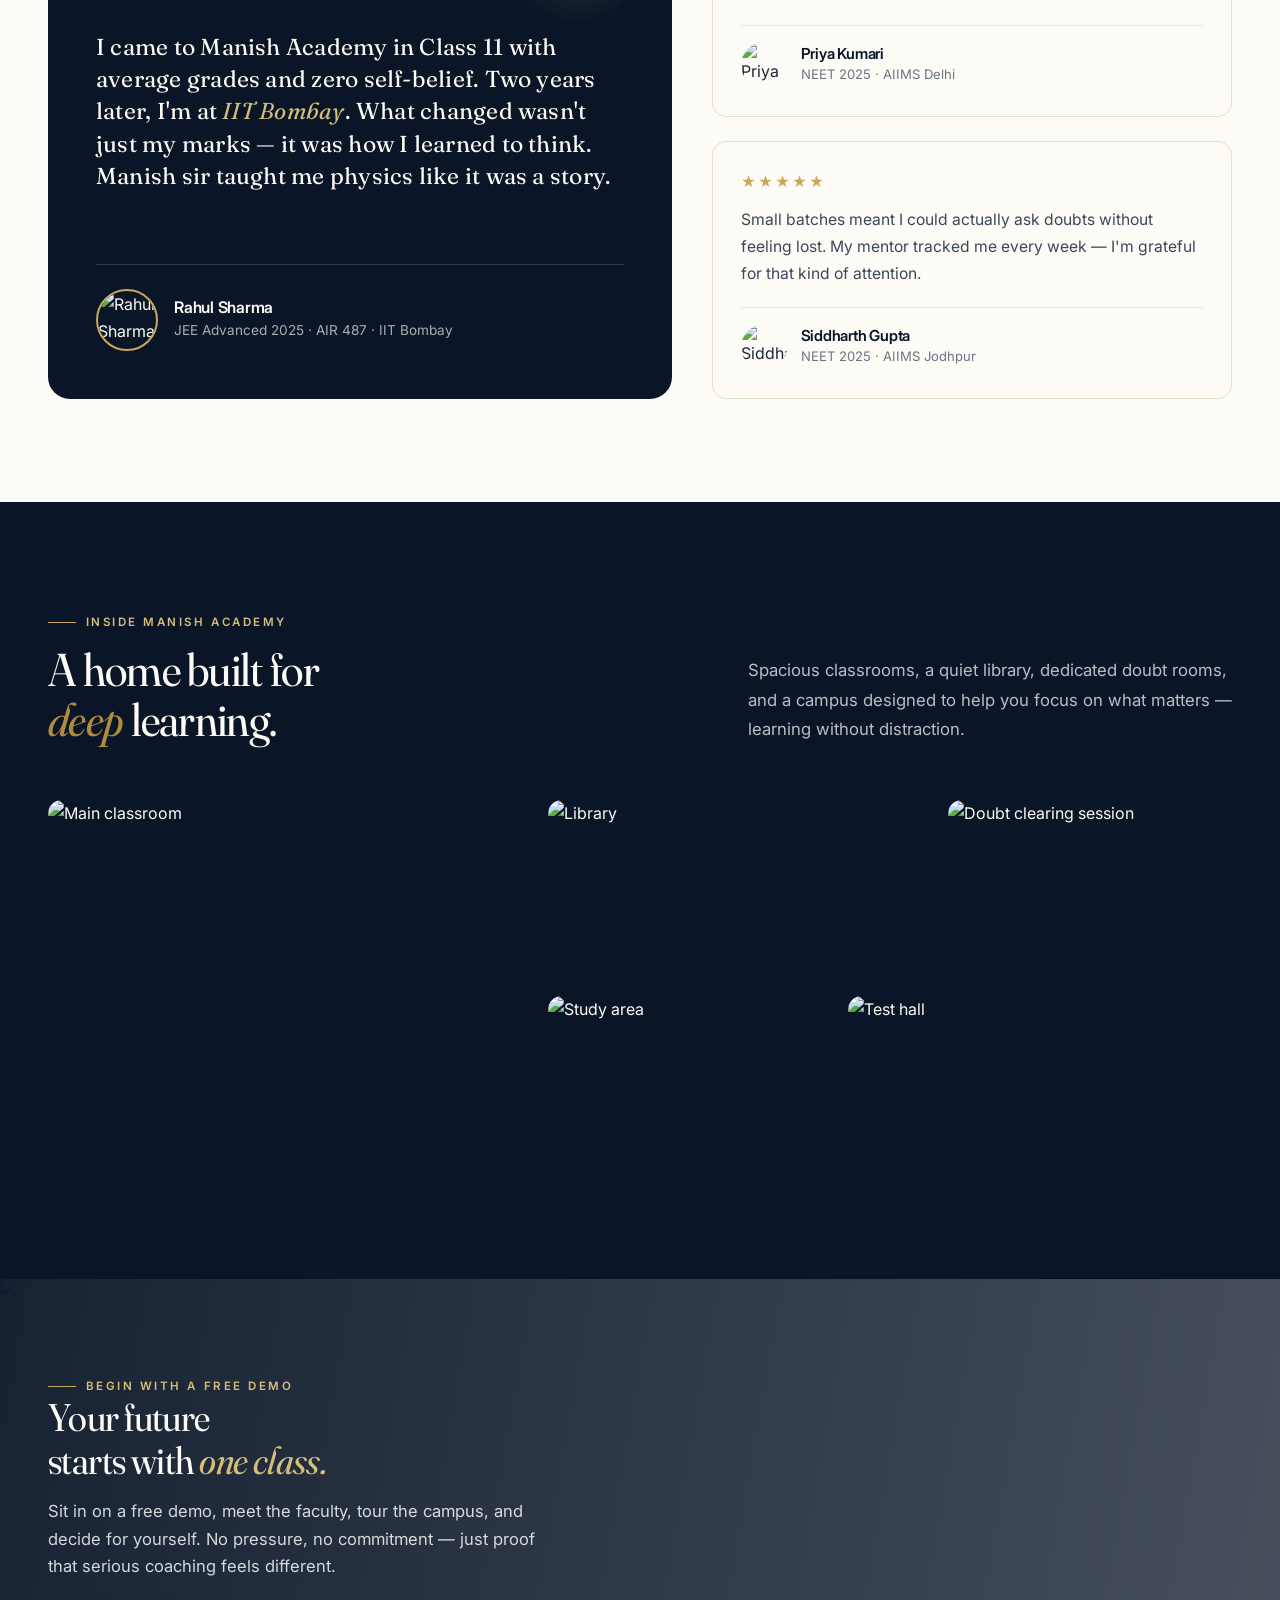
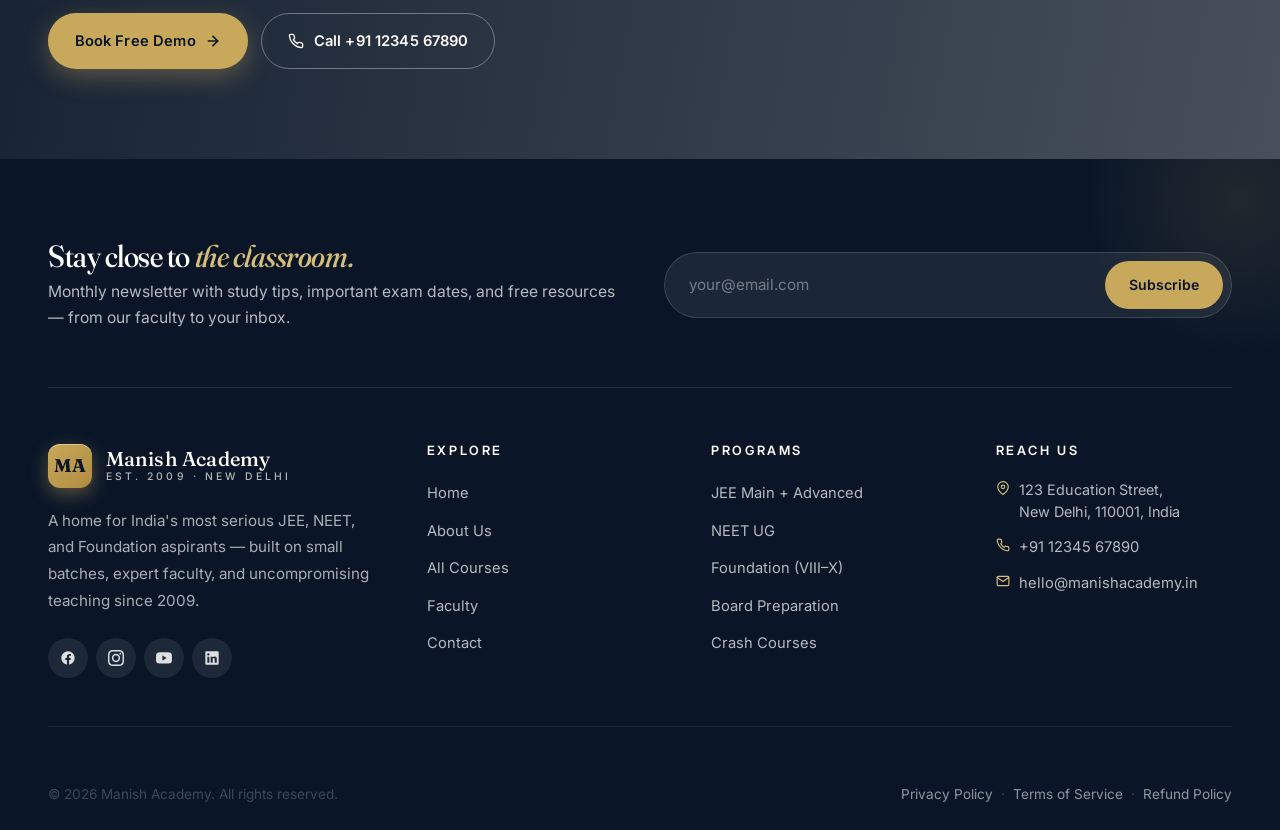
==== commit c4c916d9: "Redesign Manish Academy with premium editorial aesthetic Complete visual overhaul to look like a pro" ====
--- a/manish-academy/index.html
+++ b/manish-academy/index.html
@@ -4,343 +4,575 @@
   <meta charset="UTF-8">
   <meta name="viewport" content="width=device-width, initial-scale=1">
   <meta http-equiv="x-ua-compatible" content="ie=edge">
-  <title>Manish Academy | Premier Coaching Institute for JEE, NEET & Foundation</title>
-  <meta name="description" content="Manish Academy is a leading coaching institute offering expert guidance for JEE, NEET, Foundation, and Board Exams. Join 5,000+ successful students.">
-  <meta property="og:title" content="Manish Academy | Premier Coaching Institute">
-  <meta property="og:description" content="Expert coaching for JEE, NEET, Foundation, and Board Exams. Join 5,000+ successful students.">
+  <title>Manish Academy — India's Premier Coaching Institute for JEE, NEET &amp; Foundation</title>
+  <meta name="description" content="Manish Academy — handcrafted coaching for JEE, NEET, Foundation, and Board Exams. Trusted by 5,000+ students. Expert faculty. Proven results. Est. 2009.">
+  <meta name="theme-color" content="#0a1628">
+  <meta property="og:title" content="Manish Academy — India's Premier Coaching Institute">
+  <meta property="og:description" content="Handcrafted coaching for JEE, NEET, Foundation, and Boards. Trusted by 5,000+ students.">
   <meta property="og:type" content="website">
+  <meta property="og:image" content="https://images.unsplash.com/photo-1523240795612-9a054b0db644?auto=format&fit=crop&w=1600&q=80">
+
   <link rel="preconnect" href="https://fonts.googleapis.com">
   <link rel="preconnect" href="https://fonts.gstatic.com" crossorigin>
-  <link href="https://fonts.googleapis.com/css2?family=Inter:wght@400;500;600;700&family=Poppins:wght@600;700;800&display=swap" rel="stylesheet">
+  <link rel="preconnect" href="https://images.unsplash.com">
+  <link href="https://fonts.googleapis.com/css2?family=Fraunces:ital,opsz,wght@0,9..144,300;0,9..144,400;0,9..144,500;0,9..144,600;1,9..144,300;1,9..144,400;1,9..144,500&family=Inter:wght@400;500;600;700&display=swap" rel="stylesheet">
   <link rel="stylesheet" href="assets/css/styles.css">
 </head>
 <body>
 
-  <!-- ========== Navbar ========== -->
-  <nav class="navbar" role="navigation" aria-label="Main navigation">
+  <!-- ========== NAVBAR ========== -->
+  <nav class="navbar is-transparent" role="navigation" aria-label="Main navigation">
     <div class="container">
       <a class="nav-logo" href="index.html">
-        <span class="nav-logo-icon">MA</span>
-        <span>Manish Academy</span>
+        <span class="nav-logo-mark">MA</span>
+        <span class="nav-logo-text">
+          Manish Academy
+          <small>Est. 2009 · New Delhi</small>
+        </span>
       </a>
-      <button class="nav-toggle" aria-label="Toggle menu" aria-expanded="false">
-        <span></span>
-      </button>
+      <button class="nav-toggle" aria-label="Toggle menu" aria-expanded="false"><span></span></button>
       <ul class="nav-links">
         <li><a href="index.html" data-nav="index.html">Home</a></li>
         <li><a href="about.html" data-nav="about.html">About</a></li>
         <li><a href="courses.html" data-nav="courses.html">Courses</a></li>
         <li><a href="faculty.html" data-nav="faculty.html">Faculty</a></li>
         <li><a href="contact.html" data-nav="contact.html">Contact</a></li>
-        <li class="nav-cta"><a class="btn btn-primary" href="contact.html#contact-form">Enroll Now</a></li>
+        <li class="nav-cta"><a class="btn btn-gold btn-sm" href="contact.html#contact-form">Book Free Demo
+          <svg width="14" height="14" viewBox="0 0 24 24" fill="none" stroke="currentColor" stroke-width="2.5" stroke-linecap="round" stroke-linejoin="round"><line x1="5" y1="12" x2="19" y2="12"/><polyline points="12 5 19 12 12 19"/></svg>
+        </a></li>
       </ul>
     </div>
   </nav>
 
-  <!-- ========== Hero ========== -->
+  <!-- ========== HERO ========== -->
   <header class="hero">
+    <div class="hero-media">
+      <img src="https://images.unsplash.com/photo-1523240795612-9a054b0db644?auto=format&fit=crop&w=1920&q=80"
+           alt="Students studying together in a coaching institute classroom">
+    </div>
     <div class="container">
       <div class="hero-grid">
         <div class="reveal">
-          <span class="hero-badge">
-            <svg width="14" height="14" viewBox="0 0 24 24" fill="none" stroke="currentColor" stroke-width="2.5" stroke-linecap="round" stroke-linejoin="round"><polygon points="12 2 15.09 8.26 22 9.27 17 14.14 18.18 21.02 12 17.77 5.82 21.02 7 14.14 2 9.27 8.91 8.26 12 2"/></svg>
-            Trusted by 5,000+ Students
+          <span class="hero-tag">
+            <span class="hero-tag-dot">★</span>
+            <span><strong>Ranked #1</strong> Coaching Institute in North Delhi · 2025</span>
           </span>
-          <h1>Shape Your Future with <span class="highlight">Expert Coaching</span></h1>
-          <p>At Manish Academy, we empower students to crack competitive exams like JEE, NEET, and beyond through personalized mentoring, proven study methods, and a strong foundation in core subjects.</p>
-          <div class="hero-cta">
-            <a class="btn btn-primary" href="courses.html">
-              Explore Courses
+          <h1>
+            Where India's<br>
+            brightest minds <em>begin.</em>
+          </h1>
+          <p class="lead">Since 2009, Manish Academy has been a trusted home for JEE, NEET, and Foundation aspirants — built on rigorous teaching, personal mentorship, and a relentless focus on results.</p>
+          <div class="hero-actions">
+            <a class="btn btn-gold" href="contact.html#contact-form">
+              Book Your Free Demo
               <svg width="16" height="16" viewBox="0 0 24 24" fill="none" stroke="currentColor" stroke-width="2.5" stroke-linecap="round" stroke-linejoin="round"><line x1="5" y1="12" x2="19" y2="12"/><polyline points="12 5 19 12 12 19"/></svg>
             </a>
-            <a class="btn btn-outline" href="contact.html#contact-form">Book Free Demo</a>
-          </div>
-          <div class="hero-stats">
-            <div class="hero-stat">
-              <span class="num">15+</span>
-              <span class="label">Years of Excellence</span>
-            </div>
-            <div class="hero-stat">
-              <span class="num">5,000+</span>
-              <span class="label">Students Taught</span>
-            </div>
-            <div class="hero-stat">
-              <span class="num">95%</span>
-              <span class="label">Success Rate</span>
-            </div>
-          </div>
-        </div>
-
-        <div class="hero-visual reveal delay-1">
-          <div class="hero-card">
-            <div class="hero-card-header">
-              <h4>Top Programs</h4>
-              <span class="hero-card-tag">Live</span>
-            </div>
-            <div class="hero-card-item">
-              <div class="hero-card-icon">J</div>
-              <div class="hero-card-text">
-                <h5>JEE Main + Advanced</h5>
-                <p>2-year integrated program for Class 11-12</p>
+            <a class="btn btn-ghost-light" href="courses.html">Explore Programs</a>
+          </div>
+        </div>
+
+        <div class="hero-panel reveal d2" aria-label="Recent top rankers">
+          <div class="hero-panel-top">
+            <h4>Recent Top Rankers</h4>
+            <span class="hero-live">Live Results</span>
+          </div>
+          <div class="hero-topper">
+            <img src="https://images.unsplash.com/photo-1507003211169-0a1dd7228f2d?auto=format&fit=crop&w=200&q=80" alt="Rahul Sharma, JEE Advanced topper">
+            <div class="meta">
+              <h5>Rahul Sharma</h5>
+              <p>JEE Advanced · IIT Bombay</p>
+            </div>
+            <span class="rank">AIR 487</span>
+          </div>
+          <div class="hero-topper">
+            <img src="https://images.unsplash.com/photo-1438761681033-6461ffad8d80?auto=format&fit=crop&w=200&q=80" alt="Priya Kumari, NEET topper">
+            <div class="meta">
+              <h5>Priya Kumari</h5>
+              <p>NEET · AIIMS Delhi</p>
+            </div>
+            <span class="rank">680/720</span>
+          </div>
+          <div class="hero-topper">
+            <img src="https://images.unsplash.com/photo-1599566150163-29194dcaad36?auto=format&fit=crop&w=200&q=80" alt="Aarav Verma, JEE Main topper">
+            <div class="meta">
+              <h5>Aarav Verma</h5>
+              <p>JEE Main · 99.87 %ile</p>
+            </div>
+            <span class="rank">AIR 1,204</span>
+          </div>
+        </div>
+      </div>
+
+      <div class="hero-metrics reveal d3">
+        <div class="hero-metric">
+          <span class="num"><em>15</em>+</span>
+          <span class="label">Years of Excellence</span>
+        </div>
+        <div class="hero-metric">
+          <span class="num">5,200<em>+</em></span>
+          <span class="label">Students Mentored</span>
+        </div>
+        <div class="hero-metric">
+          <span class="num">500<em>+</em></span>
+          <span class="label">IIT / NIT / AIIMS</span>
+        </div>
+        <div class="hero-metric">
+          <span class="num"><em>95</em>%</span>
+          <span class="label">Selection Ratio</span>
+        </div>
+      </div>
+    </div>
+  </header>
+
+  <!-- ========== TRUST STRIP ========== -->
+  <section class="trust-strip" aria-label="Trusted institutions">
+    <div class="container">
+      <div class="trust-inner">
+        <span class="trust-label">Our alumni walk the halls of</span>
+        <span class="trust-item">IIT Bombay <small>42 selections</small></span>
+        <span class="trust-item">IIT Delhi <small>38 selections</small></span>
+        <span class="trust-item">AIIMS Delhi <small>26 selections</small></span>
+        <span class="trust-item">NIT Trichy <small>31 selections</small></span>
+        <span class="trust-item">JIPMER <small>14 selections</small></span>
+      </div>
+    </div>
+  </section>
+
+  <!-- ========== STORY / ABOUT ========== -->
+  <section class="section section-paper">
+    <div class="container">
+      <div class="story">
+        <div class="story-visual reveal">
+          <div class="main-img">
+            <img src="https://images.unsplash.com/photo-1427504494785-3a9ca7044f45?auto=format&fit=crop&w=900&q=80"
+                 alt="A bright, spacious classroom at Manish Academy">
+          </div>
+          <div class="small-img">
+            <img src="https://images.unsplash.com/photo-1571260899304-425eee4c7efc?auto=format&fit=crop&w=800&q=80"
+                 alt="Students reading in the institute library">
+          </div>
+          <div class="badge-card">
+            <span class="num">15+</span>
+            <span class="label">Years shaping futures</span>
+          </div>
+        </div>
+
+        <div class="story-content reveal d1">
+          <span class="eyebrow">Our Story</span>
+          <h2>Built on <em>teaching,</em><br>not marketing.</h2>
+          <p>Manish Academy began in 2009 with fifteen students in a single classroom and one belief — that serious coaching is a craft, not a commodity. Today, we mentor over five thousand students across JEE, NEET, and Foundation programs, but our method remains unchanged.</p>
+          <p>Small batches. Personal attention. Faculty who care as much about the student as the score. It's why parents trust us with their child's most important years.</p>
+
+          <div class="story-stats">
+            <div class="story-stat">
+              <span class="num">25<em>+</em></span>
+              <span class="label">Expert Faculty</span>
+            </div>
+            <div class="story-stat">
+              <span class="num">20k<em>+</em></span>
+              <span class="label">Practice Problems</span>
+            </div>
+            <div class="story-stat">
+              <span class="num">25</span>
+              <span class="label">Students / Batch</span>
+            </div>
+          </div>
+
+          <div class="signature">
+            <img src="https://images.unsplash.com/photo-1568602471122-7832951cc4c5?auto=format&fit=crop&w=200&q=80" alt="Manish Kumar, Founder">
+            <div>
+              <h5>Manish Kumar</h5>
+              <span>Founder &amp; Director · IIT Delhi '03</span>
+            </div>
+          </div>
+        </div>
+      </div>
+    </div>
+  </section>
+
+  <!-- ========== FEATURE ROWS ========== -->
+  <section class="section section-cream">
+    <div class="container">
+      <div class="section-head reveal">
+        <div>
+          <span class="eyebrow">Why Manish Academy</span>
+          <h2>A <em>different</em> kind<br>of coaching.</h2>
+        </div>
+        <p class="head-lead">We don't run a factory. We run a classroom — where every student is known by name, every doubt is worth answering, and every result is earned.</p>
+      </div>
+
+      <div class="feature-rows">
+        <!-- Row 1 -->
+        <div class="feature-row reveal">
+          <div class="f-media">
+            <img src="https://images.unsplash.com/photo-1577896851231-70ef18881754?auto=format&fit=crop&w=1200&q=80" alt="Professor teaching in a modern classroom">
+            <span class="f-badge">01 — Teaching</span>
+          </div>
+          <div class="f-content">
+            <h3>Faculty who've sat in your seat.</h3>
+            <p>Every subject is led by an IIT, NIT, or AIIMS alumnus — educators who cracked these exams themselves and have spent a decade teaching students how to do the same. No freshers. No shortcuts.</p>
+            <ul class="f-list">
+              <li>Average faculty experience: 12+ years</li>
+              <li>All core faculty are IIT/NIT/AIIMS graduates</li>
+              <li>Unlimited 1-on-1 doubt sessions, in-person or online</li>
+            </ul>
+          </div>
+        </div>
+
+        <!-- Row 2 -->
+        <div class="feature-row reverse reveal">
+          <div class="f-media">
+            <img src="https://images.unsplash.com/photo-1523050854058-8df90110c9f1?auto=format&fit=crop&w=1200&q=80" alt="A small batch of students engaged in class">
+            <span class="f-badge">02 — Batches</span>
+          </div>
+          <div class="f-content">
+            <h3>25 students. Not 250.</h3>
+            <p>We cap every classroom at 25 learners. That means you get eye contact with the teacher, space to ask questions, and a mentor who actually knows whether you understood yesterday's chapter.</p>
+            <ul class="f-list">
+              <li>Maximum 25 students per batch — guaranteed</li>
+              <li>Personal mentor assigned to every student</li>
+              <li>Weekly one-on-one progress reviews</li>
+            </ul>
+          </div>
+        </div>
+
+        <!-- Row 3 -->
+        <div class="feature-row reveal">
+          <div class="f-media">
+            <img src="https://images.unsplash.com/photo-1434030216411-0b793f4b4173?auto=format&fit=crop&w=1200&q=80" alt="A student's notebook and textbook open on a desk">
+            <span class="f-badge">03 — Material</span>
+          </div>
+          <div class="f-content">
+            <h3>Material you'll actually use.</h3>
+            <p>Our in-house study material is crafted chapter-by-chapter by subject heads — printed books, chapter-wise worksheets, previous year archives, and video explanations. Built for the real exam, not for a shelf.</p>
+            <ul class="f-list">
+              <li>20,000+ curated practice problems with solutions</li>
+              <li>Chapter tests + full-length mocks on exam pattern</li>
+              <li>Detailed performance analytics every week</li>
+            </ul>
+          </div>
+        </div>
+      </div>
+    </div>
+  </section>
+
+  <!-- ========== TOPPERS / RESULTS ========== -->
+  <section class="section section-paper">
+    <div class="container">
+      <div class="section-head reveal">
+        <div>
+          <span class="eyebrow">Results · Batch 2025</span>
+          <h2>Eight hundred and four<br><em>selections</em> this year.</h2>
+        </div>
+        <p class="head-lead">We don't promise results. We publish them. Here are some of the students who cracked India's toughest exams with us in 2025.</p>
+      </div>
+
+      <!-- Featured 3 (hero row) -->
+      <div class="toppers-featured reveal">
+        <article class="topper-card">
+          <img src="https://images.unsplash.com/photo-1507003211169-0a1dd7228f2d?auto=format&fit=crop&w=900&q=80" alt="Rahul Sharma">
+          <div class="topper-info">
+            <span class="rank-pill">AIR 487 <small>JEE Adv</small></span>
+            <h4>Rahul Sharma</h4>
+            <p>IIT Bombay · Computer Science</p>
+          </div>
+        </article>
+        <article class="topper-card">
+          <img src="https://images.unsplash.com/photo-1438761681033-6461ffad8d80?auto=format&fit=crop&w=900&q=80" alt="Priya Kumari">
+          <div class="topper-info">
+            <span class="rank-pill">680 / 720 <small>NEET</small></span>
+            <h4>Priya Kumari</h4>
+            <p>AIIMS Delhi · MBBS</p>
+          </div>
+        </article>
+        <article class="topper-card">
+          <img src="https://images.unsplash.com/photo-1599566150163-29194dcaad36?auto=format&fit=crop&w=900&q=80" alt="Aarav Verma">
+          <div class="topper-info">
+            <span class="rank-pill">99.87 %ile <small>JEE Main</small></span>
+            <h4>Aarav Verma</h4>
+            <p>IIT Delhi · Electrical Engineering</p>
+          </div>
+        </article>
+      </div>
+
+      <!-- Grid of 4 -->
+      <div class="toppers-grid reveal d1">
+        <article class="topper-card">
+          <img src="https://images.unsplash.com/photo-1494790108377-be9c29b29330?auto=format&fit=crop&w=600&q=80" alt="Meera Patel">
+          <div class="topper-info">
+            <span class="rank-pill">AIR 234 <small>JEE Adv</small></span>
+            <h4>Meera Patel</h4>
+            <p>IIT Madras · Aerospace</p>
+          </div>
+        </article>
+        <article class="topper-card">
+          <img src="https://images.unsplash.com/photo-1531123897727-8f129e1688ce?auto=format&fit=crop&w=600&q=80" alt="Siddharth Gupta">
+          <div class="topper-info">
+            <span class="rank-pill">685 / 720 <small>NEET</small></span>
+            <h4>Siddharth Gupta</h4>
+            <p>AIIMS Jodhpur · MBBS</p>
+          </div>
+        </article>
+        <article class="topper-card">
+          <img src="https://images.unsplash.com/photo-1544005313-94ddf0286df2?auto=format&fit=crop&w=600&q=80" alt="Anika Reddy">
+          <div class="topper-info">
+            <span class="rank-pill">AIR 876 <small>JEE Adv</small></span>
+            <h4>Anika Reddy</h4>
+            <p>IIT Kharagpur · Chemical</p>
+          </div>
+        </article>
+        <article class="topper-card">
+          <img src="https://images.unsplash.com/photo-1519085360753-af0119f7cbe7?auto=format&fit=crop&w=600&q=80" alt="Nikhil Singh">
+          <div class="topper-info">
+            <span class="rank-pill">672 / 720 <small>NEET</small></span>
+            <h4>Nikhil Singh</h4>
+            <p>Maulana Azad · MBBS</p>
+          </div>
+        </article>
+      </div>
+    </div>
+  </section>
+
+  <!-- ========== COURSES PREVIEW ========== -->
+  <section class="section section-cream-2">
+    <div class="container">
+      <div class="section-head reveal">
+        <div>
+          <span class="eyebrow">Flagship Programs</span>
+          <h2>Courses designed<br>for <em>serious</em> aspirants.</h2>
+        </div>
+        <p class="head-lead">Every program is built around a clear exam strategy, a realistic timeline, and the personal support that makes the difference between a good score and a selection.</p>
+      </div>
+
+      <div class="courses-editorial reveal">
+        <article class="course-item">
+          <div class="course-item-img">
+            <span class="course-item-tag hot">Most Popular</span>
+            <img src="https://images.unsplash.com/photo-1509062522246-3755977927d7?auto=format&fit=crop&w=900&q=80" alt="JEE preparation classroom">
+          </div>
+          <div class="course-item-body">
+            <h3>JEE Main + Advanced</h3>
+            <p>A two-year integrated program for Class 11 &amp; 12 targeting the IITs, NITs, and top engineering colleges across India.</p>
+            <div class="course-meta">
+              <span><strong>2 Years</strong></span>
+              <span><strong>Class 11–12</strong></span>
+              <span><strong>Offline + Online</strong></span>
+            </div>
+            <div class="course-foot">
+              <div class="course-price">
+                <span class="amt">&#8377;85,000</span>
+                <span class="per">per year</span>
               </div>
-            </div>
-            <div class="hero-card-item">
-              <div class="hero-card-icon">N</div>
-              <div class="hero-card-text">
-                <h5>NEET UG</h5>
-                <p>Medical entrance preparation with mock tests</p>
+              <a class="link-arrow" href="courses.html">View Course
+                <svg width="14" height="14" viewBox="0 0 24 24" fill="none" stroke="currentColor" stroke-width="2.5" stroke-linecap="round" stroke-linejoin="round"><line x1="5" y1="12" x2="19" y2="12"/><polyline points="12 5 19 12 12 19"/></svg>
+              </a>
+            </div>
+          </div>
+        </article>
+
+        <article class="course-item">
+          <div class="course-item-img">
+            <span class="course-item-tag">Top Rated</span>
+            <img src="https://images.unsplash.com/photo-1579684385127-1ef15d508118?auto=format&fit=crop&w=900&q=80" alt="NEET preparation">
+          </div>
+          <div class="course-item-body">
+            <h3>NEET UG Preparation</h3>
+            <p>Complete medical entrance program with biology-focused curriculum, AIIMS-patterned tests, and personalised strategy sessions.</p>
+            <div class="course-meta">
+              <span><strong>2 Years</strong></span>
+              <span><strong>Class 11–12</strong></span>
+              <span><strong>Offline + Online</strong></span>
+            </div>
+            <div class="course-foot">
+              <div class="course-price">
+                <span class="amt">&#8377;80,000</span>
+                <span class="per">per year</span>
               </div>
-            </div>
-            <div class="hero-card-item">
-              <div class="hero-card-icon">F</div>
-              <div class="hero-card-text">
-                <h5>Foundation Course</h5>
-                <p>Class 8-10 concept-building program</p>
+              <a class="link-arrow" href="courses.html">View Course
+                <svg width="14" height="14" viewBox="0 0 24 24" fill="none" stroke="currentColor" stroke-width="2.5" stroke-linecap="round" stroke-linejoin="round"><line x1="5" y1="12" x2="19" y2="12"/><polyline points="12 5 19 12 12 19"/></svg>
+              </a>
+            </div>
+          </div>
+        </article>
+
+        <article class="course-item">
+          <div class="course-item-img">
+            <img src="https://images.unsplash.com/photo-1580582932707-520aed937b7b?auto=format&fit=crop&w=900&q=80" alt="Foundation class for school students">
+          </div>
+          <div class="course-item-body">
+            <h3>Foundation Course</h3>
+            <p>A year-long conceptual grounding in Math and Science for Class 8–10 students, with Olympiad and NTSE preparation built in.</p>
+            <div class="course-meta">
+              <span><strong>1 Year</strong></span>
+              <span><strong>Class 8–10</strong></span>
+              <span><strong>Offline</strong></span>
+            </div>
+            <div class="course-foot">
+              <div class="course-price">
+                <span class="amt">&#8377;45,000</span>
+                <span class="per">per year</span>
               </div>
-            </div>
-          </div>
-          <div class="hero-float-badge">
-            <span class="num">500+</span>
-            <span class="lbl">Selections in 2025</span>
-          </div>
-        </div>
-      </div>
-    </div>
-  </header>
-
-  <!-- ========== Why Choose Us ========== -->
-  <section class="section">
-    <div class="container">
-      <div class="section-header reveal">
-        <span class="section-tag">Why Manish Academy</span>
-        <h2 class="section-title">Everything You Need to Succeed</h2>
-        <p class="section-subtitle">From expert faculty to personalized mentoring, we provide a complete ecosystem for academic success.</p>
-      </div>
-
-      <div class="features-grid">
-        <div class="feature-card reveal">
-          <div class="feature-icon">
-            <svg width="24" height="24" viewBox="0 0 24 24" fill="none" stroke="currentColor" stroke-width="2" stroke-linecap="round" stroke-linejoin="round"><path d="M22 10v6M2 10l10-5 10 5-10 5z"/><path d="M6 12v5c3 3 9 3 12 0v-5"/></svg>
-          </div>
-          <h3>Expert Faculty</h3>
-          <p>Learn from IIT, NIT, and AIIMS alumni with 10+ years of teaching experience in competitive exams.</p>
-        </div>
-
-        <div class="feature-card reveal delay-1">
-          <div class="feature-icon accent">
-            <svg width="24" height="24" viewBox="0 0 24 24" fill="none" stroke="currentColor" stroke-width="2" stroke-linecap="round" stroke-linejoin="round"><path d="M14 2H6a2 2 0 0 0-2 2v16a2 2 0 0 0 2 2h12a2 2 0 0 0 2-2V8z"/><polyline points="14 2 14 8 20 8"/><line x1="9" y1="15" x2="15" y2="15"/><line x1="9" y1="11" x2="15" y2="11"/></svg>
-          </div>
-          <h3>Proven Study Material</h3>
-          <p>Comprehensive notes, chapter-wise tests, and a curated question bank with 20,000+ solved problems.</p>
-        </div>
-
-        <div class="feature-card reveal delay-2">
-          <div class="feature-icon">
-            <svg width="24" height="24" viewBox="0 0 24 24" fill="none" stroke="currentColor" stroke-width="2" stroke-linecap="round" stroke-linejoin="round"><circle cx="12" cy="12" r="10"/><polyline points="12 6 12 12 16 14"/></svg>
-          </div>
-          <h3>Regular Mock Tests</h3>
-          <p>Weekly test series designed on the latest exam pattern with detailed performance analytics.</p>
-        </div>
-
-        <div class="feature-card reveal delay-3">
-          <div class="feature-icon accent">
-            <svg width="24" height="24" viewBox="0 0 24 24" fill="none" stroke="currentColor" stroke-width="2" stroke-linecap="round" stroke-linejoin="round"><path d="M17 21v-2a4 4 0 0 0-4-4H5a4 4 0 0 0-4 4v2"/><circle cx="9" cy="7" r="4"/><path d="M23 21v-2a4 4 0 0 0-3-3.87"/><path d="M16 3.13a4 4 0 0 1 0 7.75"/></svg>
-          </div>
-          <h3>Small Batch Size</h3>
-          <p>Maximum 25 students per batch ensuring personal attention and doubt-clearing for every learner.</p>
-        </div>
-
-        <div class="feature-card reveal">
-          <div class="feature-icon">
-            <svg width="24" height="24" viewBox="0 0 24 24" fill="none" stroke="currentColor" stroke-width="2" stroke-linecap="round" stroke-linejoin="round"><path d="M12 20h9"/><path d="M16.5 3.5a2.121 2.121 0 0 1 3 3L7 19l-4 1 1-4L16.5 3.5z"/></svg>
-          </div>
-          <h3>Doubt Clearing Sessions</h3>
-          <p>Unlimited one-on-one doubt sessions with faculty, both in-person and online, all week long.</p>
-        </div>
-
-        <div class="feature-card reveal delay-1">
-          <div class="feature-icon accent">
-            <svg width="24" height="24" viewBox="0 0 24 24" fill="none" stroke="currentColor" stroke-width="2" stroke-linecap="round" stroke-linejoin="round"><path d="M20.84 4.61a5.5 5.5 0 0 0-7.78 0L12 5.67l-1.06-1.06a5.5 5.5 0 0 0-7.78 7.78l1.06 1.06L12 21.23l7.78-7.78 1.06-1.06a5.5 5.5 0 0 0 0-7.78z"/></svg>
-          </div>
-          <h3>Scholarship Program</h3>
-          <p>Merit-based scholarships up to 100% tuition fees for deserving and hardworking students.</p>
-        </div>
-      </div>
-    </div>
-  </section>
-
-  <!-- ========== Courses Preview ========== -->
-  <section class="section section-soft">
-    <div class="container">
-      <div class="section-header reveal">
-        <span class="section-tag">Our Programs</span>
-        <h2 class="section-title">Courses Built for Results</h2>
-        <p class="section-subtitle">Choose from a range of programs designed to match your academic goals and exam timeline.</p>
-      </div>
-
-      <div class="courses-grid">
-        <!-- Course 1 -->
-        <article class="course-card reveal">
-          <div class="course-banner course-banner-1">
-            JEE
-            <span class="course-badge">Popular</span>
-          </div>
-          <div class="course-body">
-            <h3>JEE Main + Advanced</h3>
-            <p>2-year integrated classroom program for Class 11 &amp; 12 students targeting IIT admissions.</p>
-            <div class="course-meta">
-              <span class="course-meta-item">
-                <svg width="14" height="14" viewBox="0 0 24 24" fill="none" stroke="currentColor" stroke-width="2"><circle cx="12" cy="12" r="10"/><polyline points="12 6 12 12 16 14"/></svg>
-                <strong>2 Years</strong>
-              </span>
-              <span class="course-meta-item">
-                <svg width="14" height="14" viewBox="0 0 24 24" fill="none" stroke="currentColor" stroke-width="2"><path d="M17 21v-2a4 4 0 0 0-4-4H5a4 4 0 0 0-4 4v2"/><circle cx="9" cy="7" r="4"/></svg>
-                <strong>Class 11-12</strong>
-              </span>
-            </div>
-            <div class="course-footer">
-              <div class="course-price">&#8377;85,000 <small>/ year</small></div>
-              <a class="course-link" href="courses.html">View Details &rarr;</a>
-            </div>
-          </div>
-        </article>
-
-        <!-- Course 2 -->
-        <article class="course-card reveal delay-1">
-          <div class="course-banner course-banner-2">
-            NEET
-            <span class="course-badge">Top Rated</span>
-          </div>
-          <div class="course-body">
-            <h3>NEET UG Preparation</h3>
-            <p>Complete medical entrance program with biology-focused curriculum and AIIMS patterned tests.</p>
-            <div class="course-meta">
-              <span class="course-meta-item">
-                <svg width="14" height="14" viewBox="0 0 24 24" fill="none" stroke="currentColor" stroke-width="2"><circle cx="12" cy="12" r="10"/><polyline points="12 6 12 12 16 14"/></svg>
-                <strong>2 Years</strong>
-              </span>
-              <span class="course-meta-item">
-                <svg width="14" height="14" viewBox="0 0 24 24" fill="none" stroke="currentColor" stroke-width="2"><path d="M17 21v-2a4 4 0 0 0-4-4H5a4 4 0 0 0-4 4v2"/><circle cx="9" cy="7" r="4"/></svg>
-                <strong>Class 11-12</strong>
-              </span>
-            </div>
-            <div class="course-footer">
-              <div class="course-price">&#8377;80,000 <small>/ year</small></div>
-              <a class="course-link" href="courses.html">View Details &rarr;</a>
-            </div>
-          </div>
-        </article>
-
-        <!-- Course 3 -->
-        <article class="course-card reveal delay-2">
-          <div class="course-banner course-banner-3">
-            FOUNDATION
-          </div>
-          <div class="course-body">
-            <h3>Foundation Course</h3>
-            <p>Conceptual grounding in Math &amp; Science for Class 8-10 with Olympiad &amp; NTSE preparation.</p>
-            <div class="course-meta">
-              <span class="course-meta-item">
-                <svg width="14" height="14" viewBox="0 0 24 24" fill="none" stroke="currentColor" stroke-width="2"><circle cx="12" cy="12" r="10"/><polyline points="12 6 12 12 16 14"/></svg>
-                <strong>1 Year</strong>
-              </span>
-              <span class="course-meta-item">
-                <svg width="14" height="14" viewBox="0 0 24 24" fill="none" stroke="currentColor" stroke-width="2"><path d="M17 21v-2a4 4 0 0 0-4-4H5a4 4 0 0 0-4 4v2"/><circle cx="9" cy="7" r="4"/></svg>
-                <strong>Class 8-10</strong>
-              </span>
-            </div>
-            <div class="course-footer">
-              <div class="course-price">&#8377;45,000 <small>/ year</small></div>
-              <a class="course-link" href="courses.html">View Details &rarr;</a>
-            </div>
-          </div>
-        </article>
-      </div>
-
-      <div style="text-align:center; margin-top: 2.75rem;">
-        <a class="btn btn-outline" href="courses.html">View All Courses</a>
-      </div>
-    </div>
-  </section>
-
-  <!-- ========== Testimonials ========== -->
-  <section class="section">
-    <div class="container">
-      <div class="section-header reveal">
-        <span class="section-tag">Success Stories</span>
-        <h2 class="section-title">What Our Students Say</h2>
-        <p class="section-subtitle">Real stories from students who transformed their dreams into achievements with Manish Academy.</p>
-      </div>
-
-      <div class="testimonials-grid">
-        <div class="testimonial-card reveal">
-          <div class="testimonial-stars">&#9733;&#9733;&#9733;&#9733;&#9733;</div>
-          <p class="testimonial-quote">"The faculty at Manish Academy are exceptional. The doubt-clearing sessions and regular mock tests gave me the confidence to crack JEE Advanced with AIR 487."</p>
-          <div class="testimonial-author">
-            <div class="testimonial-avatar">RS</div>
+              <a class="link-arrow" href="courses.html">View Course
+                <svg width="14" height="14" viewBox="0 0 24 24" fill="none" stroke="currentColor" stroke-width="2.5" stroke-linecap="round" stroke-linejoin="round"><line x1="5" y1="12" x2="19" y2="12"/><polyline points="12 5 19 12 12 19"/></svg>
+              </a>
+            </div>
+          </div>
+        </article>
+      </div>
+
+      <div style="text-align:center; margin-top: 3rem;">
+        <a class="btn btn-ghost" href="courses.html">View All 10 Programs
+          <svg width="16" height="16" viewBox="0 0 24 24" fill="none" stroke="currentColor" stroke-width="2.5" stroke-linecap="round" stroke-linejoin="round"><line x1="5" y1="12" x2="19" y2="12"/><polyline points="12 5 19 12 12 19"/></svg>
+        </a>
+      </div>
+    </div>
+  </section>
+
+  <!-- ========== TESTIMONIALS ========== -->
+  <section class="section section-paper">
+    <div class="container">
+      <div class="section-head reveal">
+        <div>
+          <span class="eyebrow">Student Voices</span>
+          <h2>Words from the<br>students we've <em>taught.</em></h2>
+        </div>
+        <p class="head-lead">Real reviews, real results. These aren't curated sound-bites — just honest words from students who walked into our classrooms and walked out into the college of their dreams.</p>
+      </div>
+
+      <div class="testimonials-wrap">
+        <div class="testimonial-feature reveal">
+          <div class="mark">"</div>
+          <blockquote>
+            I came to Manish Academy in Class 11 with average grades and zero self-belief. Two years later, I'm at <em>IIT Bombay</em>. What changed wasn't just my marks — it was how I learned to think. Manish sir taught me physics like it was a story.
+          </blockquote>
+          <div class="author">
+            <img src="https://images.unsplash.com/photo-1507003211169-0a1dd7228f2d?auto=format&fit=crop&w=200&q=80" alt="Rahul Sharma">
             <div>
-              <span class="name">Rahul Sharma</span>
-              <span class="meta">JEE Advanced 2025 &middot; IIT Bombay</span>
-            </div>
-          </div>
-        </div>
-
-        <div class="testimonial-card reveal delay-1">
-          <div class="testimonial-stars">&#9733;&#9733;&#9733;&#9733;&#9733;</div>
-          <p class="testimonial-quote">"I joined the NEET program in Class 11 with average grades. The structured curriculum and personal attention helped me score 680/720 and secure AIIMS Delhi."</p>
-          <div class="testimonial-author">
-            <div class="testimonial-avatar">PK</div>
-            <div>
-              <span class="name">Priya Kumari</span>
-              <span class="meta">NEET 2025 &middot; AIIMS Delhi</span>
-            </div>
-          </div>
-        </div>
-
-        <div class="testimonial-card reveal delay-2">
-          <div class="testimonial-stars">&#9733;&#9733;&#9733;&#9733;&#9733;</div>
-          <p class="testimonial-quote">"The Foundation Course laid a rock-solid base for me. By the time I reached Class 11, advanced concepts felt effortless. Forever grateful to the teachers."</p>
-          <div class="testimonial-author">
-            <div class="testimonial-avatar">AV</div>
-            <div>
-              <span class="name">Aditya Verma</span>
-              <span class="meta">NTSE Scholar &middot; Class 10</span>
-            </div>
-          </div>
-        </div>
-      </div>
-    </div>
-  </section>
-
-  <!-- ========== CTA Strip ========== -->
+              <h5>Rahul Sharma</h5>
+              <p>JEE Advanced 2025 · AIR 487 · IIT Bombay</p>
+            </div>
+          </div>
+        </div>
+
+        <div class="testimonial-list">
+          <div class="t-card reveal d1">
+            <div class="t-stars">&#9733;&#9733;&#9733;&#9733;&#9733;</div>
+            <blockquote>
+              Dr. Sunita ma'am's clarity in Biology is unmatched. Her strategy helped me score 685/720 and get into AIIMS — a dream I never thought I'd reach.
+            </blockquote>
+            <div class="t-author">
+              <img src="https://images.unsplash.com/photo-1438761681033-6461ffad8d80?auto=format&fit=crop&w=160&q=80" alt="Priya Kumari">
+              <div>
+                <h5>Priya Kumari</h5>
+                <p>NEET 2025 · AIIMS Delhi</p>
+              </div>
+            </div>
+          </div>
+
+          <div class="t-card reveal d2">
+            <div class="t-stars">&#9733;&#9733;&#9733;&#9733;&#9733;</div>
+            <blockquote>
+              Small batches meant I could actually ask doubts without feeling lost. My mentor tracked me every week — I'm grateful for that kind of attention.
+            </blockquote>
+            <div class="t-author">
+              <img src="https://images.unsplash.com/photo-1531123897727-8f129e1688ce?auto=format&fit=crop&w=160&q=80" alt="Siddharth Gupta">
+              <div>
+                <h5>Siddharth Gupta</h5>
+                <p>NEET 2025 · AIIMS Jodhpur</p>
+              </div>
+            </div>
+          </div>
+        </div>
+      </div>
+    </div>
+  </section>
+
+  <!-- ========== CAMPUS GALLERY ========== -->
+  <section class="section section-ink">
+    <div class="container">
+      <div class="section-head reveal">
+        <div>
+          <span class="eyebrow" style="color: var(--gold-400);">Inside Manish Academy</span>
+          <h2>A home built for<br><em>deep</em> learning.</h2>
+        </div>
+        <p class="head-lead" style="color: rgba(255,255,255,0.72);">Spacious classrooms, a quiet library, dedicated doubt rooms, and a campus designed to help you focus on what matters — learning without distraction.</p>
+      </div>
+
+      <div class="gallery reveal">
+        <div class="gallery-tile t1">
+          <img src="https://images.unsplash.com/photo-1497486751825-1233686d5d80?auto=format&fit=crop&w=1400&q=80" alt="Main classroom">
+          <span class="caption">Main Lecture Hall</span>
+        </div>
+        <div class="gallery-tile t2">
+          <img src="https://images.unsplash.com/photo-1481627834876-b7833e8f5570?auto=format&fit=crop&w=800&q=80" alt="Library">
+          <span class="caption">Student Library</span>
+        </div>
+        <div class="gallery-tile t3">
+          <img src="https://images.unsplash.com/photo-1588072432836-e10032774350?auto=format&fit=crop&w=800&q=80" alt="Doubt clearing session">
+          <span class="caption">Doubt Clearing Zone</span>
+        </div>
+        <div class="gallery-tile t4">
+          <img src="https://images.unsplash.com/photo-1509062522246-3755977927d7?auto=format&fit=crop&w=800&q=80" alt="Study area">
+          <span class="caption">Study Area</span>
+        </div>
+        <div class="gallery-tile t5">
+          <img src="https://images.unsplash.com/photo-1524178232363-1fb2b075b655?auto=format&fit=crop&w=900&q=80" alt="Test hall">
+          <span class="caption">Mock Test Hall</span>
+        </div>
+      </div>
+    </div>
+  </section>
+
+  <!-- ========== CTA STRIP ========== -->
   <section class="cta-strip">
-    <div class="container">
-      <div class="reveal">
-        <h2>Ready to Begin Your Success Journey?</h2>
-        <p>Take the first step today. Book a free counselling session with our academic advisors and find the right program for your goals.</p>
-        <div class="cta-buttons">
-          <a class="btn btn-accent" href="contact.html#contact-form">Book Free Counselling</a>
-          <a class="btn btn-white" href="courses.html">Browse Courses</a>
-        </div>
-      </div>
-    </div>
-  </section>
-
-  <!-- ========== Footer ========== -->
+    <div class="cta-media">
+      <img src="https://images.unsplash.com/photo-1519452575417-564c1401ecc0?auto=format&fit=crop&w=1800&q=80" alt="Student reading at sunset">
+    </div>
+    <div class="container reveal">
+      <span class="eyebrow" style="color: var(--gold-400);">Begin With a Free Demo</span>
+      <h2>Your future<br>starts with <em>one class.</em></h2>
+      <p>Sit in on a free demo, meet the faculty, tour the campus, and decide for yourself. No pressure, no commitment — just proof that serious coaching feels different.</p>
+      <div class="cta-buttons">
+        <a class="btn btn-gold" href="contact.html#contact-form">Book Free Demo
+          <svg width="16" height="16" viewBox="0 0 24 24" fill="none" stroke="currentColor" stroke-width="2.5" stroke-linecap="round" stroke-linejoin="round"><line x1="5" y1="12" x2="19" y2="12"/><polyline points="12 5 19 12 12 19"/></svg>
+        </a>
+        <a class="btn btn-ghost-light" href="tel:+911234567890">
+          <svg width="16" height="16" viewBox="0 0 24 24" fill="none" stroke="currentColor" stroke-width="2" stroke-linecap="round" stroke-linejoin="round"><path d="M22 16.92v3a2 2 0 0 1-2.18 2 19.79 19.79 0 0 1-8.63-3.07 19.5 19.5 0 0 1-6-6 19.79 19.79 0 0 1-3.07-8.67A2 2 0 0 1 4.11 2h3a2 2 0 0 1 2 1.72 12.84 12.84 0 0 0 .7 2.81 2 2 0 0 1-.45 2.11L8.09 9.91a16 16 0 0 0 6 6l1.27-1.27a2 2 0 0 1 2.11-.45 12.84 12.84 0 0 0 2.81.7A2 2 0 0 1 22 16.92z"/></svg>
+          Call +91 12345 67890
+        </a>
+      </div>
+    </div>
+  </section>
+
+  <!-- ========== FOOTER ========== -->
   <footer class="site-footer">
     <div class="container">
-      <div class="footer-grid">
+      <div class="footer-newsletter">
+        <div>
+          <h3>Stay close to <em>the classroom.</em></h3>
+          <p>Monthly newsletter with study tips, important exam dates, and free resources — from our faculty to your inbox.</p>
+        </div>
+        <form class="newsletter-form" novalidate>
+          <input type="email" placeholder="your@email.com" aria-label="Email address" required>
+          <button type="submit">Subscribe</button>
+        </form>
+      </div>
+
+      <div class="footer-main">
         <div class="footer-brand">
           <a class="nav-logo" href="index.html">
-            <span class="nav-logo-icon">MA</span>
-            <span>Manish Academy</span>
+            <span class="nav-logo-mark">MA</span>
+            <span class="nav-logo-text">
+              Manish Academy
+              <small>Est. 2009 · New Delhi</small>
+            </span>
           </a>
-          <p>A premier coaching institute dedicated to shaping the future of aspiring engineers, doctors, and achievers across India.</p>
+          <p>A home for India's most serious JEE, NEET, and Foundation aspirants — built on small batches, expert faculty, and uncompromising teaching since 2009.</p>
           <div class="footer-socials">
-            <a href="#" aria-label="Facebook">f</a>
-            <a href="#" aria-label="Instagram">Ig</a>
-            <a href="#" aria-label="YouTube">Yt</a>
-            <a href="#" aria-label="LinkedIn">in</a>
+            <a href="#" aria-label="Facebook"><svg viewBox="0 0 24 24" fill="currentColor"><path d="M12 2C6.5 2 2 6.5 2 12c0 5 3.7 9.1 8.4 9.9v-7H7.9V12h2.5V9.8c0-2.5 1.5-3.9 3.8-3.9 1.1 0 2.2.2 2.2.2v2.5h-1.3c-1.2 0-1.6.8-1.6 1.6V12h2.8l-.4 2.9h-2.3v7C18.3 21.1 22 17 22 12c0-5.5-4.5-10-10-10z"/></svg></a>
+            <a href="#" aria-label="Instagram"><svg viewBox="0 0 24 24" fill="currentColor"><path d="M12 2.2c3.2 0 3.6 0 4.8.1 1.2.1 1.8.2 2.2.4.6.2 1 .5 1.4.9.4.4.7.9.9 1.4.2.4.3 1 .4 2.2.1 1.2.1 1.6.1 4.8s0 3.6-.1 4.8c-.1 1.2-.2 1.8-.4 2.2-.2.6-.5 1-.9 1.4-.4.4-.9.7-1.4.9-.4.2-1 .3-2.2.4-1.2.1-1.6.1-4.8.1s-3.6 0-4.8-.1c-1.2-.1-1.8-.2-2.2-.4-.6-.2-1-.5-1.4-.9-.4-.4-.7-.9-.9-1.4-.2-.4-.3-1-.4-2.2-.1-1.2-.1-1.6-.1-4.8s0-3.6.1-4.8c.1-1.2.2-1.8.4-2.2.2-.6.5-1 .9-1.4.4-.4.9-.7 1.4-.9.4-.2 1-.3 2.2-.4 1.2-.1 1.6-.1 4.8-.1zM12 0C8.7 0 8.3 0 7.1.1 5.8.1 5 .3 4.2.6c-.8.3-1.5.7-2.2 1.4C1.3 2.7.9 3.4.6 4.2.3 5 .1 5.8.1 7.1 0 8.3 0 8.7 0 12s0 3.7.1 4.9c0 1.3.2 2.1.5 2.9.3.8.7 1.5 1.4 2.2.7.7 1.4 1.1 2.2 1.4.8.3 1.6.5 2.9.5C8.3 24 8.7 24 12 24s3.7 0 4.9-.1c1.3 0 2.1-.2 2.9-.5.8-.3 1.5-.7 2.2-1.4.7-.7 1.1-1.4 1.4-2.2.3-.8.5-1.6.5-2.9.1-1.2.1-1.6.1-4.9s0-3.7-.1-4.9c0-1.3-.2-2.1-.5-2.9-.3-.8-.7-1.5-1.4-2.2C21.3 1.3 20.6.9 19.8.6 19 .3 18.2.1 16.9.1 15.7 0 15.3 0 12 0zm0 5.8c-3.4 0-6.2 2.8-6.2 6.2s2.8 6.2 6.2 6.2 6.2-2.8 6.2-6.2-2.8-6.2-6.2-6.2zm0 10.2c-2.2 0-4-1.8-4-4s1.8-4 4-4 4 1.8 4 4-1.8 4-4 4zm7.8-10.4c0 .8-.6 1.4-1.4 1.4-.8 0-1.4-.6-1.4-1.4 0-.8.6-1.4 1.4-1.4.8 0 1.4.6 1.4 1.4z"/></svg></a>
+            <a href="#" aria-label="YouTube"><svg viewBox="0 0 24 24" fill="currentColor"><path d="M23.5 6.2c-.3-1-1-1.8-2-2.1C19.6 3.5 12 3.5 12 3.5s-7.6 0-9.5.6c-1 .3-1.8 1.1-2 2.1C0 8.1 0 12 0 12s0 3.9.5 5.8c.3 1 1 1.8 2 2.1 1.9.5 9.5.5 9.5.5s7.6 0 9.5-.5c1-.3 1.8-1.1 2-2.1.5-1.9.5-5.8.5-5.8s0-3.9-.5-5.8zM9.6 15.6V8.4l6.4 3.6-6.4 3.6z"/></svg></a>
+            <a href="#" aria-label="LinkedIn"><svg viewBox="0 0 24 24" fill="currentColor"><path d="M20.5 2h-17A1.5 1.5 0 002 3.5v17A1.5 1.5 0 003.5 22h17a1.5 1.5 0 001.5-1.5v-17A1.5 1.5 0 0020.5 2zM8 19H5v-9h3zM6.5 8.3A1.8 1.8 0 118.3 6.5 1.8 1.8 0 016.5 8.3zM19 19h-3v-4.6c0-1.1 0-2.5-1.5-2.5S13 13.1 13 14.4V19h-3v-9h2.9v1.3a3.1 3.1 0 012.8-1.5c3 0 3.6 2 3.6 4.5z"/></svg></a>
           </div>
         </div>
 
@@ -349,7 +581,7 @@
           <ul>
             <li><a href="index.html">Home</a></li>
             <li><a href="about.html">About Us</a></li>
-            <li><a href="courses.html">Courses</a></li>
+            <li><a href="courses.html">All Courses</a></li>
             <li><a href="faculty.html">Faculty</a></li>
             <li><a href="contact.html">Contact</a></li>
           </ul>
@@ -360,8 +592,8 @@
           <ul>
             <li><a href="courses.html">JEE Main + Advanced</a></li>
             <li><a href="courses.html">NEET UG</a></li>
-            <li><a href="courses.html">Foundation Course</a></li>
-            <li><a href="courses.html">Board Exam Prep</a></li>
+            <li><a href="courses.html">Foundation (VIII–X)</a></li>
+            <li><a href="courses.html">Board Preparation</a></li>
             <li><a href="courses.html">Crash Courses</a></li>
           </ul>
         </div>
@@ -369,30 +601,36 @@
         <div class="footer-col">
           <h5>Reach Us</h5>
           <div class="footer-contact-item">
-            <span class="icon">&#9742;</span>
+            <span class="ic">
+              <svg width="14" height="14" viewBox="0 0 24 24" fill="none" stroke="currentColor" stroke-width="2" stroke-linecap="round" stroke-linejoin="round"><path d="M21 10c0 7-9 13-9 13s-9-6-9-13a9 9 0 0 1 18 0z"/><circle cx="12" cy="10" r="3"/></svg>
+            </span>
+            <span>123 Education Street,<br>New Delhi, 110001, India</span>
+          </div>
+          <div class="footer-contact-item">
+            <span class="ic">
+              <svg width="14" height="14" viewBox="0 0 24 24" fill="none" stroke="currentColor" stroke-width="2" stroke-linecap="round" stroke-linejoin="round"><path d="M22 16.92v3a2 2 0 0 1-2.18 2 19.79 19.79 0 0 1-8.63-3.07 19.5 19.5 0 0 1-6-6 19.79 19.79 0 0 1-3.07-8.67A2 2 0 0 1 4.11 2h3a2 2 0 0 1 2 1.72 12.84 12.84 0 0 0 .7 2.81 2 2 0 0 1-.45 2.11L8.09 9.91a16 16 0 0 0 6 6l1.27-1.27a2 2 0 0 1 2.11-.45 12.84 12.84 0 0 0 2.81.7A2 2 0 0 1 22 16.92z"/></svg>
+            </span>
             <a href="tel:+911234567890">+91 12345 67890</a>
           </div>
           <div class="footer-contact-item">
-            <span class="icon">&#9993;</span>
-            <a href="mailto:info@manishacademy.com">info@manishacademy.com</a>
-          </div>
-          <div class="footer-contact-item">
-            <span class="icon">&#9873;</span>
-            <span>123 Education Street,<br>New Delhi, 110001, India</span>
+            <span class="ic">
+              <svg width="14" height="14" viewBox="0 0 24 24" fill="none" stroke="currentColor" stroke-width="2" stroke-linecap="round" stroke-linejoin="round"><path d="M4 4h16c1.1 0 2 .9 2 2v12c0 1.1-.9 2-2 2H4c-1.1 0-2-.9-2-2V6c0-1.1.9-2 2-2z"/><polyline points="22,6 12,13 2,6"/></svg>
+            </span>
+            <a href="mailto:hello@manishacademy.in">hello@manishacademy.in</a>
           </div>
         </div>
       </div>
 
       <div class="footer-bottom">
         <p>&copy; <span id="year">2026</span> Manish Academy. All rights reserved.</p>
-        <p><a href="#">Privacy Policy</a> &nbsp;&middot;&nbsp; <a href="#">Terms of Service</a></p>
+        <p><a href="#">Privacy Policy</a> &nbsp;·&nbsp; <a href="#">Terms of Service</a> &nbsp;·&nbsp; <a href="#">Refund Policy</a></p>
       </div>
     </div>
   </footer>
 
-  <!-- WhatsApp Float -->
-  <a class="whatsapp-float" href="https://wa.me/911234567890?text=Hi%20Manish%20Academy%2C%20I%20want%20to%20know%20more%20about%20your%20courses" target="_blank" rel="noopener" aria-label="Chat on WhatsApp">
-    <svg viewBox="0 0 24 24" fill="#fff" xmlns="http://www.w3.org/2000/svg"><path d="M17.472 14.382c-.297-.149-1.758-.867-2.03-.967-.273-.099-.471-.148-.67.15-.197.297-.767.966-.94 1.164-.173.199-.347.223-.644.075-.297-.15-1.255-.463-2.39-1.475-.883-.788-1.48-1.761-1.653-2.059-.173-.297-.018-.458.13-.606.134-.133.298-.347.446-.52.149-.174.198-.298.298-.497.099-.198.05-.371-.025-.52-.075-.149-.669-1.612-.916-2.207-.242-.579-.487-.5-.669-.51-.173-.008-.371-.01-.57-.01-.198 0-.52.074-.792.372-.272.297-1.04 1.016-1.04 2.479 0 1.462 1.065 2.875 1.213 3.074.149.198 2.096 3.2 5.077 4.487.709.306 1.262.489 1.694.625.712.227 1.36.195 1.871.118.571-.085 1.758-.719 2.006-1.413.248-.694.248-1.289.173-1.413-.074-.124-.272-.198-.57-.347m-5.421 7.403h-.004a9.87 9.87 0 0 1-5.031-1.378l-.361-.214-3.741.982.998-3.648-.235-.374a9.86 9.86 0 0 1-1.51-5.26c.001-5.45 4.436-9.884 9.888-9.884 2.64 0 5.122 1.03 6.988 2.898a9.825 9.825 0 0 1 2.893 6.994c-.003 5.45-4.437 9.884-9.885 9.884m8.413-18.297A11.815 11.815 0 0 0 12.05 0C5.495 0 .16 5.335.157 11.892c0 2.096.547 4.142 1.588 5.945L.057 24l6.305-1.654a11.882 11.882 0 0 0 5.683 1.448h.005c6.554 0 11.89-5.335 11.893-11.893a11.821 11.821 0 0 0-3.48-8.413z"/></svg>
+  <!-- ========== WhatsApp Float ========== -->
+  <a class="whatsapp-float" href="https://wa.me/911234567890?text=Hi%20Manish%20Academy%2C%20I%27d%20like%20to%20book%20a%20free%20demo" target="_blank" rel="noopener" aria-label="Chat on WhatsApp">
+    <svg viewBox="0 0 24 24" fill="#fff"><path d="M17.472 14.382c-.297-.149-1.758-.867-2.03-.967-.273-.099-.471-.148-.67.15-.197.297-.767.966-.94 1.164-.173.199-.347.223-.644.075-.297-.15-1.255-.463-2.39-1.475-.883-.788-1.48-1.761-1.653-2.059-.173-.297-.018-.458.13-.606.134-.133.298-.347.446-.52.149-.174.198-.298.298-.497.099-.198.05-.371-.025-.52-.075-.149-.669-1.612-.916-2.207-.242-.579-.487-.5-.669-.51-.173-.008-.371-.01-.57-.01-.198 0-.52.074-.792.372-.272.297-1.04 1.016-1.04 2.479 0 1.462 1.065 2.875 1.213 3.074.149.198 2.096 3.2 5.077 4.487.709.306 1.262.489 1.694.625.712.227 1.36.195 1.871.118.571-.085 1.758-.719 2.006-1.413.248-.694.248-1.289.173-1.413-.074-.124-.272-.198-.57-.347m-5.421 7.403h-.004a9.87 9.87 0 0 1-5.031-1.378l-.361-.214-3.741.982.998-3.648-.235-.374a9.86 9.86 0 0 1-1.51-5.26c.001-5.45 4.436-9.884 9.888-9.884 2.64 0 5.122 1.03 6.988 2.898a9.825 9.825 0 0 1 2.893 6.994c-.003 5.45-4.437 9.884-9.885 9.884m8.413-18.297A11.815 11.815 0 0 0 12.05 0C5.495 0 .16 5.335.157 11.892c0 2.096.547 4.142 1.588 5.945L.057 24l6.305-1.654a11.882 11.882 0 0 0 5.683 1.448h.005c6.554 0 11.89-5.335 11.893-11.893a11.821 11.821 0 0 0-3.48-8.413z"/></svg>
   </a>
 
   <script src="assets/js/main.js"></script>
--- a/manish-academy/assets/css/styles.css
+++ b/manish-academy/assets/css/styles.css
@@ -1,1292 +1,1891 @@
 /* ==========================================================================
-   Manish Academy - Coaching Institute
-   Main Stylesheet
+   Manish Academy — Premium Coaching Institute
+   Editorial, image-driven redesign
    ========================================================================== */
 
-/* ---- CSS Reset & Base ---- */
+/* ---------- Reset ---------- */
 *, *::before, *::after { box-sizing: border-box; margin: 0; padding: 0; }
-
+html { scroll-behavior: smooth; -webkit-text-size-adjust: 100%; }
+
+/* ---------- Design tokens ---------- */
 :root {
-  --primary: #1e3a8a;        /* Deep blue */
-  --primary-dark: #1e2a5e;
-  --primary-light: #3b5bdb;
-  --accent: #f59e0b;         /* Warm amber */
-  --accent-dark: #d97706;
-  --text: #1f2937;
-  --text-light: #6b7280;
-  --text-muted: #9ca3af;
-  --bg: #ffffff;
-  --bg-soft: #f8fafc;
-  --bg-alt: #eef2ff;
-  --border: #e5e7eb;
-  --success: #10b981;
-  --danger: #ef4444;
-  --shadow-sm: 0 1px 3px rgba(0,0,0,0.06), 0 1px 2px rgba(0,0,0,0.04);
-  --shadow-md: 0 4px 14px rgba(30, 58, 138, 0.08), 0 2px 6px rgba(0,0,0,0.04);
-  --shadow-lg: 0 20px 40px rgba(30, 58, 138, 0.12), 0 8px 16px rgba(0,0,0,0.05);
-  --radius: 12px;
-  --radius-lg: 20px;
-  --container: 1200px;
-  --transition: 0.25s cubic-bezier(.4,0,.2,1);
-}
-
-html { scroll-behavior: smooth; -webkit-text-size-adjust: 100%; }
-
+  /* Ink (deep navy) */
+  --ink-900: #0a1628;
+  --ink-800: #10223d;
+  --ink-700: #1a2b4a;
+  --ink-600: #243858;
+
+  /* Gold (warm premium) */
+  --gold-500: #c8a85b;
+  --gold-600: #b08c3f;
+  --gold-400: #d6bd7a;
+  --gold-50:  #f5ecd0;
+
+  /* Cream / paper backgrounds */
+  --cream:    #f6f1e6;
+  --cream-2:  #efe7d4;
+  --paper:    #fdfbf5;
+  --white:    #ffffff;
+
+  /* Text */
+  --text:       #1b2537;
+  --text-soft:  #3b475b;
+  --text-muted: #6b7486;
+  --text-light: #9aa2b0;
+  --line:       #e7dfcc;
+  --line-soft:  #efe9da;
+
+  /* Semantic */
+  --success: #15803d;
+  --danger:  #b91c1c;
+
+  /* Radii & shadows */
+  --r-sm: 8px;
+  --r-md: 14px;
+  --r-lg: 22px;
+  --r-xl: 32px;
+  --shadow-1: 0 2px 8px rgba(10, 22, 40, 0.06);
+  --shadow-2: 0 10px 30px rgba(10, 22, 40, 0.10), 0 3px 10px rgba(10, 22, 40, 0.06);
+  --shadow-3: 0 30px 60px rgba(10, 22, 40, 0.18), 0 10px 20px rgba(10, 22, 40, 0.08);
+
+  /* Motion */
+  --ease: cubic-bezier(.22, .68, 0, 1);
+  --t-fast: 0.2s var(--ease);
+  --t: 0.35s var(--ease);
+  --t-slow: 0.6s var(--ease);
+
+  /* Layout */
+  --container: 1240px;
+  --gutter: 1.75rem;
+}
+
+/* ---------- Base typography ---------- */
 body {
   font-family: 'Inter', -apple-system, BlinkMacSystemFont, 'Segoe UI', Roboto, sans-serif;
   color: var(--text);
-  background: var(--bg);
-  line-height: 1.6;
+  background: var(--paper);
+  line-height: 1.65;
+  font-size: 16px;
   -webkit-font-smoothing: antialiased;
   -moz-osx-font-smoothing: grayscale;
-}
-
-img { max-width: 100%; height: auto; display: block; }
-a { color: var(--primary); text-decoration: none; transition: color var(--transition); }
-a:hover { color: var(--primary-light); }
-button { font-family: inherit; cursor: pointer; border: none; background: none; }
-
-h1, h2, h3, h4, h5, h6 {
-  font-family: 'Poppins', 'Inter', sans-serif;
-  font-weight: 700;
-  line-height: 1.25;
-  color: var(--text);
-  letter-spacing: -0.02em;
-}
-
+  text-rendering: optimizeLegibility;
+}
+
+h1, h2, h3, h4, h5, h6, .display {
+  font-family: 'Fraunces', 'Playfair Display', Georgia, serif;
+  font-weight: 500;
+  line-height: 1.12;
+  letter-spacing: -0.015em;
+  color: var(--ink-900);
+  font-variation-settings: "opsz" 144, "SOFT" 30;
+}
+
+h1 { font-size: clamp(2.4rem, 5vw, 4.2rem); font-weight: 400; }
+h2 { font-size: clamp(1.9rem, 3.4vw, 3rem); font-weight: 400; }
+h3 { font-size: clamp(1.3rem, 1.8vw, 1.6rem); font-weight: 500; }
+h4 { font-size: 1.1rem; font-weight: 600; }
+
+p  { color: var(--text-soft); }
+a  { color: var(--ink-800); text-decoration: none; transition: color var(--t-fast); }
+a:hover { color: var(--gold-600); }
+
+img, svg, video { max-width: 100%; display: block; }
+img { height: auto; }
+
+button { font: inherit; cursor: pointer; background: none; border: 0; color: inherit; }
+
+/* ---------- Layout helpers ---------- */
 .container {
   width: 100%;
   max-width: var(--container);
   margin: 0 auto;
-  padding: 0 1.5rem;
-}
+  padding: 0 var(--gutter);
+}
+.container-narrow { max-width: 920px; margin: 0 auto; padding: 0 var(--gutter); }
+.eyebrow {
+  display: inline-flex;
+  align-items: center;
+  gap: 0.6rem;
+  font-family: 'Inter', sans-serif;
+  font-size: 0.72rem;
+  font-weight: 600;
+  letter-spacing: 0.22em;
+  text-transform: uppercase;
+  color: var(--gold-600);
+}
+.eyebrow::before {
+  content: '';
+  display: inline-block;
+  width: 28px;
+  height: 1px;
+  background: var(--gold-500);
+}
+.eyebrow.center::before { display: none; }
+
+.lead {
+  font-size: 1.08rem;
+  color: var(--text-soft);
+  line-height: 1.75;
+  max-width: 60ch;
+}
+
+.display-serif {
+  font-family: 'Fraunces', serif;
+  font-style: italic;
+  font-weight: 400;
+  color: var(--gold-600);
+}
+
+/* ---------- Buttons ---------- */
+.btn {
+  position: relative;
+  display: inline-flex;
+  align-items: center;
+  justify-content: center;
+  gap: 0.6rem;
+  padding: 0.95rem 1.6rem;
+  font-family: 'Inter', sans-serif;
+  font-weight: 600;
+  font-size: 0.92rem;
+  letter-spacing: 0.01em;
+  border-radius: 999px;
+  border: 1.5px solid transparent;
+  transition: all var(--t);
+  cursor: pointer;
+  white-space: nowrap;
+  text-decoration: none;
+}
+.btn svg { transition: transform var(--t-fast); }
+.btn:hover svg { transform: translateX(3px); }
+
+.btn-primary {
+  background: var(--ink-900);
+  color: var(--paper);
+  box-shadow: 0 8px 24px rgba(10, 22, 40, 0.25);
+}
+.btn-primary:hover {
+  background: var(--ink-800);
+  color: var(--paper);
+  transform: translateY(-2px);
+  box-shadow: 0 14px 34px rgba(10, 22, 40, 0.32);
+}
+.btn-gold {
+  background: var(--gold-500);
+  color: var(--ink-900);
+  box-shadow: 0 8px 24px rgba(200, 168, 91, 0.35);
+}
+.btn-gold:hover {
+  background: var(--gold-600);
+  color: var(--ink-900);
+  transform: translateY(-2px);
+  box-shadow: 0 14px 34px rgba(200, 168, 91, 0.45);
+}
+.btn-ghost {
+  background: transparent;
+  color: var(--ink-900);
+  border-color: rgba(10, 22, 40, 0.2);
+}
+.btn-ghost:hover {
+  border-color: var(--ink-900);
+  color: var(--ink-900);
+}
+.btn-ghost-light {
+  background: transparent;
+  color: var(--paper);
+  border-color: rgba(255, 255, 255, 0.35);
+}
+.btn-ghost-light:hover {
+  background: rgba(255, 255, 255, 0.1);
+  color: var(--paper);
+  border-color: rgba(255, 255, 255, 0.6);
+}
+.btn-sm {
+  padding: 0.7rem 1.2rem;
+  font-size: 0.85rem;
+}
+.link-arrow {
+  display: inline-flex;
+  align-items: center;
+  gap: 0.5rem;
+  font-weight: 600;
+  color: var(--ink-900);
+  border-bottom: 1px solid rgba(10, 22, 40, 0.2);
+  padding-bottom: 2px;
+  transition: color var(--t-fast), border-color var(--t-fast);
+}
+.link-arrow:hover {
+  color: var(--gold-600);
+  border-color: var(--gold-500);
+}
+.link-arrow svg { transition: transform var(--t-fast); }
+.link-arrow:hover svg { transform: translateX(4px); }
 
 /* ==========================================================================
-   Buttons
-   ========================================================================== */
-.btn {
-  display: inline-flex;
-  align-items: center;
-  justify-content: center;
-  gap: 0.5rem;
-  padding: 0.85rem 1.75rem;
-  border-radius: 50px;
-  font-weight: 600;
-  font-size: 0.95rem;
-  transition: transform var(--transition), box-shadow var(--transition), background var(--transition), color var(--transition);
-  border: 2px solid transparent;
-  white-space: nowrap;
-  cursor: pointer;
-}
-.btn-primary {
-  background: var(--primary);
-  color: #fff;
-  box-shadow: 0 6px 20px rgba(30, 58, 138, 0.28);
-}
-.btn-primary:hover {
-  background: var(--primary-dark);
-  color: #fff;
-  transform: translateY(-2px);
-  box-shadow: 0 10px 28px rgba(30, 58, 138, 0.35);
-}
-.btn-accent {
-  background: var(--accent);
-  color: #fff;
-  box-shadow: 0 6px 20px rgba(245, 158, 11, 0.35);
-}
-.btn-accent:hover {
-  background: var(--accent-dark);
-  color: #fff;
-  transform: translateY(-2px);
-  box-shadow: 0 10px 28px rgba(245, 158, 11, 0.45);
-}
-.btn-outline {
-  background: transparent;
-  color: var(--primary);
-  border-color: var(--primary);
-}
-.btn-outline:hover {
-  background: var(--primary);
-  color: #fff;
-  transform: translateY(-2px);
-}
-.btn-white {
-  background: #fff;
-  color: var(--primary);
-}
-.btn-white:hover {
-  background: #f1f5f9;
-  transform: translateY(-2px);
-  color: var(--primary);
-}
-
-/* ==========================================================================
-   Navbar
+   NAVBAR
    ========================================================================== */
 .navbar {
-  position: sticky;
+  position: fixed;
   top: 0;
+  left: 0;
+  right: 0;
   z-index: 100;
-  background: rgba(255,255,255,0.97);
-  backdrop-filter: blur(10px);
-  border-bottom: 1px solid rgba(0,0,0,0.06);
-  transition: box-shadow var(--transition);
-}
-.navbar.scrolled { box-shadow: 0 2px 20px rgba(0,0,0,0.08); }
+  transition: background var(--t), border-color var(--t), box-shadow var(--t), padding var(--t);
+  padding: 0.4rem 0;
+  border-bottom: 1px solid transparent;
+}
 .navbar .container {
   display: flex;
   align-items: center;
   justify-content: space-between;
-  height: 72px;
-}
+  height: 80px;
+}
+
+/* Transparent variant (over dark hero) */
+.navbar.is-transparent { background: transparent; }
+.navbar.is-transparent .nav-logo-text,
+.navbar.is-transparent .nav-links a { color: var(--paper); }
+.navbar.is-transparent .nav-links a:hover { color: var(--gold-400); }
+.navbar.is-transparent .nav-links a.active { color: var(--gold-400); }
+.navbar.is-transparent .nav-toggle { color: var(--paper); }
+.navbar.is-transparent .nav-toggle span,
+.navbar.is-transparent .nav-toggle span::before,
+.navbar.is-transparent .nav-toggle span::after { background: var(--paper); }
+
+/* Scrolled / solid state */
+.navbar.scrolled,
+.navbar:not(.is-transparent) {
+  background: rgba(253, 251, 245, 0.92);
+  backdrop-filter: saturate(180%) blur(14px);
+  -webkit-backdrop-filter: saturate(180%) blur(14px);
+  border-bottom-color: rgba(10, 22, 40, 0.08);
+}
+.navbar.scrolled .nav-logo-text,
+.navbar:not(.is-transparent) .nav-logo-text,
+.navbar.scrolled .nav-links a,
+.navbar:not(.is-transparent) .nav-links a { color: var(--ink-900); }
+.navbar.scrolled .nav-toggle,
+.navbar:not(.is-transparent) .nav-toggle { color: var(--ink-900); }
+.navbar.scrolled .nav-toggle span,
+.navbar.scrolled .nav-toggle span::before,
+.navbar.scrolled .nav-toggle span::after,
+.navbar:not(.is-transparent) .nav-toggle span,
+.navbar:not(.is-transparent) .nav-toggle span::before,
+.navbar:not(.is-transparent) .nav-toggle span::after { background: var(--ink-900); }
+
 .nav-logo {
-  display: flex;
-  align-items: center;
-  gap: 0.6rem;
-  font-family: 'Poppins', sans-serif;
+  display: inline-flex;
+  align-items: center;
+  gap: 0.85rem;
+  color: inherit;
+}
+.nav-logo-mark {
+  width: 44px;
+  height: 44px;
+  border-radius: 12px;
+  background: linear-gradient(135deg, var(--gold-500), var(--gold-600));
+  color: var(--ink-900);
+  display: inline-flex;
+  align-items: center;
+  justify-content: center;
+  font-family: 'Fraunces', serif;
+  font-weight: 700;
+  font-size: 1.15rem;
+  box-shadow: 0 6px 18px rgba(200, 168, 91, 0.4), inset 0 1px 0 rgba(255, 255, 255, 0.4);
+  letter-spacing: -0.02em;
+}
+.nav-logo-text {
+  font-family: 'Fraunces', serif;
+  font-weight: 500;
   font-size: 1.25rem;
-  font-weight: 800;
-  color: var(--primary);
-  letter-spacing: -0.02em;
-}
-.nav-logo:hover { color: var(--primary); }
-.nav-logo-icon {
-  width: 42px;
-  height: 42px;
-  background: linear-gradient(135deg, var(--primary) 0%, var(--primary-light) 100%);
-  color: #fff;
-  border-radius: 10px;
-  display: flex;
-  align-items: center;
-  justify-content: center;
-  font-weight: 800;
-  font-size: 1.1rem;
-  box-shadow: 0 4px 14px rgba(30,58,138,0.25);
-}
+  letter-spacing: 0.01em;
+  transition: color var(--t);
+  line-height: 1;
+}
+.nav-logo-text small {
+  display: block;
+  font-family: 'Inter', sans-serif;
+  font-weight: 500;
+  font-size: 0.65rem;
+  letter-spacing: 0.3em;
+  text-transform: uppercase;
+  opacity: 0.7;
+  margin-top: 3px;
+}
+
 .nav-links {
   display: flex;
   align-items: center;
-  gap: 0.4rem;
+  gap: 0.3rem;
   list-style: none;
 }
-.nav-links a {
+.nav-links > li > a {
+  position: relative;
   display: inline-block;
-  padding: 0.55rem 1rem;
-  color: var(--text);
-  font-size: 0.95rem;
+  padding: 0.55rem 0.95rem;
+  font-size: 0.92rem;
   font-weight: 500;
-  border-radius: 8px;
-  transition: color var(--transition), background var(--transition);
-}
-.nav-links a:hover,
-.nav-links a.active {
-  color: var(--primary);
-  background: var(--bg-alt);
-}
-.nav-cta { margin-left: 0.5rem; }
+  transition: color var(--t-fast);
+}
+.nav-links > li > a::after {
+  content: '';
+  position: absolute;
+  left: 50%;
+  bottom: 0;
+  width: 0;
+  height: 2px;
+  background: var(--gold-500);
+  transform: translateX(-50%);
+  transition: width var(--t);
+}
+.nav-links > li > a:hover::after,
+.nav-links > li > a.active::after { width: 20px; }
+.nav-cta { margin-left: 0.75rem; }
+
 .nav-toggle {
   display: none;
   width: 44px;
   height: 44px;
-  border-radius: 8px;
-  color: var(--text);
   align-items: center;
   justify-content: center;
-}
-.nav-toggle span {
+  border-radius: 10px;
+  color: var(--ink-900);
+  transition: color var(--t-fast);
+}
+.nav-toggle span,
+.nav-toggle span::before,
+.nav-toggle span::after {
   display: block;
   width: 22px;
   height: 2px;
   background: currentColor;
   position: relative;
-  transition: var(--transition);
+  transition: transform var(--t), background var(--t);
 }
 .nav-toggle span::before,
 .nav-toggle span::after {
   content: '';
   position: absolute;
   left: 0;
-  width: 22px;
-  height: 2px;
-  background: currentColor;
-  transition: var(--transition);
 }
 .nav-toggle span::before { top: -7px; }
-.nav-toggle span::after { top: 7px; }
-.nav-toggle.active span { background: transparent; }
+.nav-toggle span::after  { top: 7px; }
+.nav-toggle.active span { background: transparent !important; }
 .nav-toggle.active span::before { top: 0; transform: rotate(45deg); }
-.nav-toggle.active span::after { top: 0; transform: rotate(-45deg); }
+.nav-toggle.active span::after  { top: 0; transform: rotate(-45deg); }
 
 /* ==========================================================================
-   Hero
+   HERO (full-bleed image, editorial overlay)
    ========================================================================== */
 .hero {
   position: relative;
-  padding: 5rem 0 5.5rem;
-  background:
-    radial-gradient(1000px 500px at 10% -10%, rgba(59, 91, 219, 0.12), transparent 60%),
-    radial-gradient(900px 400px at 95% 0%, rgba(245, 158, 11, 0.10), transparent 60%),
-    linear-gradient(180deg, #f8fafc 0%, #fff 100%);
+  min-height: 100vh;
+  display: flex;
+  align-items: center;
+  color: var(--paper);
+  background: var(--ink-900);
   overflow: hidden;
-}
-.hero-grid {
-  display: grid;
-  grid-template-columns: 1.1fr 0.9fr;
-  gap: 3.5rem;
-  align-items: center;
-}
-.hero-badge {
-  display: inline-flex;
-  align-items: center;
-  gap: 0.45rem;
-  padding: 0.4rem 0.95rem;
-  background: rgba(30, 58, 138, 0.08);
-  color: var(--primary);
-  border-radius: 50px;
-  font-size: 0.78rem;
-  font-weight: 700;
-  letter-spacing: 0.06em;
-  text-transform: uppercase;
-  margin-bottom: 1.25rem;
-}
-.hero h1 {
-  font-size: clamp(2rem, 4.2vw, 3.3rem);
-  line-height: 1.15;
-  margin-bottom: 1.25rem;
-  color: #0f172a;
-}
-.hero h1 .highlight {
-  background: linear-gradient(120deg, var(--accent) 0%, var(--accent-dark) 100%);
-  -webkit-background-clip: text;
-  background-clip: text;
-  color: transparent;
-}
-.hero p {
-  font-size: 1.1rem;
-  color: var(--text-light);
-  margin-bottom: 2rem;
-  max-width: 560px;
-  line-height: 1.7;
-}
-.hero-cta {
-  display: flex;
-  flex-wrap: wrap;
-  gap: 0.85rem;
-  margin-bottom: 2.25rem;
-}
-.hero-stats {
-  display: grid;
-  grid-template-columns: repeat(3, 1fr);
-  gap: 1.25rem;
-  max-width: 560px;
-  padding-top: 1.75rem;
-  border-top: 1px solid var(--border);
-}
-.hero-stat .num {
-  display: block;
-  font-family: 'Poppins', sans-serif;
-  font-size: 1.85rem;
-  font-weight: 800;
-  color: var(--primary);
-  line-height: 1;
-}
-.hero-stat .label {
-  display: block;
-  font-size: 0.85rem;
-  color: var(--text-light);
-  margin-top: 0.35rem;
-}
-
-.hero-visual {
-  position: relative;
-  min-height: 380px;
-}
-.hero-card {
-  background: #fff;
-  border-radius: var(--radius-lg);
-  padding: 2rem;
-  box-shadow: var(--shadow-lg);
-  position: relative;
-}
-.hero-card-header {
-  display: flex;
-  justify-content: space-between;
-  align-items: center;
-  margin-bottom: 1.5rem;
-  padding-bottom: 1.25rem;
-  border-bottom: 1px solid var(--border);
-}
-.hero-card-header h4 {
-  font-size: 1.1rem;
-  color: var(--text);
-}
-.hero-card-tag {
-  font-size: 0.72rem;
-  font-weight: 700;
-  padding: 0.25rem 0.7rem;
-  border-radius: 50px;
-  background: rgba(16,185,129,0.12);
-  color: var(--success);
-  text-transform: uppercase;
-  letter-spacing: 0.05em;
-}
-.hero-card-item {
-  display: flex;
-  align-items: center;
-  gap: 0.9rem;
-  padding: 0.85rem 0;
-}
-.hero-card-item + .hero-card-item { border-top: 1px dashed var(--border); }
-.hero-card-icon {
-  width: 40px;
-  height: 40px;
-  border-radius: 10px;
-  background: var(--bg-alt);
-  color: var(--primary);
-  display: flex;
-  align-items: center;
-  justify-content: center;
-  font-size: 1.15rem;
-  font-weight: 700;
-  flex-shrink: 0;
-}
-.hero-card-text h5 {
-  font-size: 0.96rem;
-  margin-bottom: 0.15rem;
-}
-.hero-card-text p {
-  font-size: 0.82rem;
-  color: var(--text-light);
-  margin: 0;
-}
-.hero-float-badge {
+  padding-top: 80px;
+}
+.hero-media {
   position: absolute;
-  right: -12px;
-  bottom: -20px;
-  background: linear-gradient(135deg, var(--accent) 0%, var(--accent-dark) 100%);
-  color: #fff;
-  padding: 0.9rem 1.1rem;
-  border-radius: 14px;
-  box-shadow: 0 10px 28px rgba(245,158,11,0.4);
-  font-weight: 700;
-}
-.hero-float-badge .num {
-  display: block;
-  font-size: 1.5rem;
-  font-family: 'Poppins', sans-serif;
-}
-.hero-float-badge .lbl {
-  display: block;
-  font-size: 0.72rem;
-  font-weight: 500;
-  opacity: 0.95;
-}
-
-/* ==========================================================================
-   Sections
-   ========================================================================== */
-.section {
-  padding: 5rem 0;
-}
-.section-soft { background: var(--bg-soft); }
-.section-header {
-  text-align: center;
-  max-width: 720px;
-  margin: 0 auto 3rem;
-}
-.section-tag {
-  display: inline-block;
-  padding: 0.35rem 1rem;
-  background: var(--bg-alt);
-  color: var(--primary);
-  border-radius: 50px;
-  font-size: 0.75rem;
-  font-weight: 700;
-  letter-spacing: 0.08em;
-  text-transform: uppercase;
-  margin-bottom: 1rem;
-}
-.section-title {
-  font-size: clamp(1.7rem, 3vw, 2.4rem);
-  margin-bottom: 0.85rem;
-  color: #0f172a;
-}
-.section-subtitle {
-  font-size: 1.05rem;
-  color: var(--text-light);
-  line-height: 1.7;
-}
-
-/* ==========================================================================
-   Features / Why choose us
-   ========================================================================== */
-.features-grid {
-  display: grid;
-  grid-template-columns: repeat(auto-fit, minmax(260px, 1fr));
-  gap: 1.5rem;
-}
-.feature-card {
-  background: #fff;
-  padding: 2rem 1.75rem;
-  border-radius: var(--radius);
-  border: 1px solid var(--border);
-  transition: transform var(--transition), box-shadow var(--transition), border-color var(--transition);
-}
-.feature-card:hover {
-  transform: translateY(-6px);
-  box-shadow: var(--shadow-md);
-  border-color: transparent;
-}
-.feature-icon {
-  width: 54px;
-  height: 54px;
-  border-radius: 14px;
-  background: linear-gradient(135deg, var(--primary) 0%, var(--primary-light) 100%);
-  color: #fff;
-  display: flex;
-  align-items: center;
-  justify-content: center;
-  font-size: 1.4rem;
-  margin-bottom: 1.1rem;
-  box-shadow: 0 6px 16px rgba(30,58,138,0.2);
-}
-.feature-icon.accent {
-  background: linear-gradient(135deg, var(--accent) 0%, var(--accent-dark) 100%);
-  box-shadow: 0 6px 16px rgba(245,158,11,0.25);
-}
-.feature-card h3 {
-  font-size: 1.15rem;
-  margin-bottom: 0.55rem;
-}
-.feature-card p {
-  font-size: 0.93rem;
-  color: var(--text-light);
-  line-height: 1.65;
-}
-
-/* ==========================================================================
-   Courses
-   ========================================================================== */
-.courses-grid {
-  display: grid;
-  grid-template-columns: repeat(auto-fit, minmax(280px, 1fr));
-  gap: 1.75rem;
-}
-.course-card {
-  background: #fff;
-  border-radius: var(--radius);
-  overflow: hidden;
-  border: 1px solid var(--border);
-  transition: transform var(--transition), box-shadow var(--transition);
-  display: flex;
-  flex-direction: column;
-}
-.course-card:hover {
-  transform: translateY(-5px);
-  box-shadow: var(--shadow-lg);
-}
-.course-banner {
-  height: 140px;
-  position: relative;
-  display: flex;
-  align-items: center;
-  justify-content: center;
-  color: #fff;
-  font-family: 'Poppins', sans-serif;
-  font-size: 1.75rem;
-  font-weight: 800;
-  letter-spacing: 0.04em;
-}
-.course-banner-1 { background: linear-gradient(135deg, #1e3a8a 0%, #3b5bdb 100%); }
-.course-banner-2 { background: linear-gradient(135deg, #7c3aed 0%, #a855f7 100%); }
-.course-banner-3 { background: linear-gradient(135deg, #059669 0%, #10b981 100%); }
-.course-banner-4 { background: linear-gradient(135deg, #dc2626 0%, #f97316 100%); }
-.course-banner-5 { background: linear-gradient(135deg, #0891b2 0%, #06b6d4 100%); }
-.course-banner-6 { background: linear-gradient(135deg, #be185d 0%, #ec4899 100%); }
-.course-badge {
-  position: absolute;
-  top: 1rem;
-  right: 1rem;
-  background: rgba(255,255,255,0.95);
-  color: #0f172a;
-  padding: 0.28rem 0.75rem;
-  border-radius: 50px;
-  font-size: 0.72rem;
-  font-weight: 700;
-}
-.course-body {
-  padding: 1.5rem 1.5rem 1.75rem;
-  display: flex;
-  flex-direction: column;
-  flex: 1;
-}
-.course-body h3 {
-  font-size: 1.18rem;
-  margin-bottom: 0.5rem;
-}
-.course-body > p {
-  font-size: 0.92rem;
-  color: var(--text-light);
-  margin-bottom: 1.1rem;
-  line-height: 1.6;
-}
-.course-meta {
-  display: flex;
-  flex-wrap: wrap;
-  gap: 1rem;
-  margin-bottom: 1.25rem;
-  padding: 0.85rem 0;
-  border-top: 1px dashed var(--border);
-  border-bottom: 1px dashed var(--border);
-}
-.course-meta-item {
-  display: inline-flex;
-  align-items: center;
-  gap: 0.35rem;
-  font-size: 0.82rem;
-  color: var(--text-light);
-  font-weight: 500;
-}
-.course-meta-item strong {
-  color: var(--text);
-  font-weight: 700;
-}
-.course-footer {
-  display: flex;
-  align-items: center;
-  justify-content: space-between;
-  margin-top: auto;
-}
-.course-price {
-  font-family: 'Poppins', sans-serif;
-  font-size: 1.35rem;
-  font-weight: 800;
-  color: var(--primary);
-}
-.course-price small {
-  font-size: 0.78rem;
-  color: var(--text-light);
-  font-weight: 500;
-}
-.course-link {
-  display: inline-flex;
-  align-items: center;
-  gap: 0.3rem;
-  font-weight: 600;
-  font-size: 0.9rem;
-  color: var(--accent-dark);
-}
-.course-link:hover { color: var(--accent-dark); transform: translateX(3px); }
-
-/* ==========================================================================
-   Faculty
-   ========================================================================== */
-.faculty-grid {
-  display: grid;
-  grid-template-columns: repeat(auto-fit, minmax(240px, 1fr));
-  gap: 1.75rem;
-}
-.faculty-card {
-  background: #fff;
-  border-radius: var(--radius);
-  padding: 2rem 1.5rem;
-  text-align: center;
-  border: 1px solid var(--border);
-  transition: transform var(--transition), box-shadow var(--transition);
-}
-.faculty-card:hover {
-  transform: translateY(-5px);
-  box-shadow: var(--shadow-md);
-}
-.faculty-avatar {
-  width: 110px;
-  height: 110px;
-  margin: 0 auto 1.25rem;
-  border-radius: 50%;
-  background: linear-gradient(135deg, var(--primary) 0%, var(--primary-light) 100%);
-  color: #fff;
-  display: flex;
-  align-items: center;
-  justify-content: center;
-  font-family: 'Poppins', sans-serif;
-  font-size: 2.2rem;
-  font-weight: 800;
-  letter-spacing: -0.02em;
-  box-shadow: 0 10px 28px rgba(30,58,138,0.25);
-}
-.faculty-avatar.c2 { background: linear-gradient(135deg, #7c3aed 0%, #a855f7 100%); box-shadow: 0 10px 28px rgba(124,58,237,0.25); }
-.faculty-avatar.c3 { background: linear-gradient(135deg, #059669 0%, #10b981 100%); box-shadow: 0 10px 28px rgba(5,150,105,0.25); }
-.faculty-avatar.c4 { background: linear-gradient(135deg, #dc2626 0%, #f97316 100%); box-shadow: 0 10px 28px rgba(220,38,38,0.25); }
-.faculty-avatar.c5 { background: linear-gradient(135deg, #0891b2 0%, #06b6d4 100%); box-shadow: 0 10px 28px rgba(8,145,178,0.25); }
-.faculty-avatar.c6 { background: linear-gradient(135deg, #be185d 0%, #ec4899 100%); box-shadow: 0 10px 28px rgba(190,24,93,0.25); }
-.faculty-card h3 {
-  font-size: 1.15rem;
-  margin-bottom: 0.25rem;
-}
-.faculty-role {
-  font-size: 0.85rem;
-  color: var(--accent-dark);
-  font-weight: 600;
-  margin-bottom: 0.9rem;
-}
-.faculty-bio {
-  font-size: 0.88rem;
-  color: var(--text-light);
-  line-height: 1.65;
-  margin-bottom: 1rem;
-}
-.faculty-tags {
-  display: flex;
-  flex-wrap: wrap;
-  gap: 0.4rem;
-  justify-content: center;
-}
-.faculty-tag {
-  font-size: 0.72rem;
-  font-weight: 600;
-  background: var(--bg-alt);
-  color: var(--primary);
-  padding: 0.3rem 0.75rem;
-  border-radius: 50px;
-}
-
-/* ==========================================================================
-   Testimonials
-   ========================================================================== */
-.testimonials-grid {
-  display: grid;
-  grid-template-columns: repeat(auto-fit, minmax(280px, 1fr));
-  gap: 1.75rem;
-}
-.testimonial-card {
-  background: #fff;
-  border-radius: var(--radius);
-  padding: 2rem;
-  border: 1px solid var(--border);
-  position: relative;
-  transition: transform var(--transition), box-shadow var(--transition);
-}
-.testimonial-card:hover {
-  transform: translateY(-4px);
-  box-shadow: var(--shadow-md);
-}
-.testimonial-stars {
-  color: var(--accent);
-  font-size: 1rem;
-  letter-spacing: 2px;
-  margin-bottom: 1rem;
-}
-.testimonial-quote {
-  font-size: 0.98rem;
-  color: var(--text);
-  line-height: 1.75;
-  margin-bottom: 1.5rem;
-  font-style: italic;
-}
-.testimonial-author {
-  display: flex;
-  align-items: center;
-  gap: 0.85rem;
-  padding-top: 1.25rem;
-  border-top: 1px solid var(--border);
-}
-.testimonial-avatar {
-  width: 46px;
-  height: 46px;
-  border-radius: 50%;
-  background: linear-gradient(135deg, var(--primary) 0%, var(--primary-light) 100%);
-  color: #fff;
-  display: flex;
-  align-items: center;
-  justify-content: center;
-  font-weight: 700;
-  font-size: 1rem;
-  flex-shrink: 0;
-}
-.testimonial-author .name {
-  display: block;
-  font-weight: 700;
-  font-size: 0.95rem;
-}
-.testimonial-author .meta {
-  display: block;
-  font-size: 0.82rem;
-  color: var(--text-light);
-}
-
-/* ==========================================================================
-   CTA strip
-   ========================================================================== */
-.cta-strip {
-  padding: 4.5rem 0;
-  background: linear-gradient(135deg, var(--primary) 0%, var(--primary-light) 100%);
-  color: #fff;
-  text-align: center;
-  position: relative;
-  overflow: hidden;
-}
-.cta-strip::before {
+  inset: 0;
+  z-index: 0;
+}
+.hero-media img {
+  width: 100%;
+  height: 100%;
+  object-fit: cover;
+  filter: saturate(1.05);
+}
+.hero-media::before {
   content: '';
   position: absolute;
   inset: 0;
   background:
-    radial-gradient(600px 300px at 90% 20%, rgba(255,255,255,0.12), transparent 60%),
-    radial-gradient(500px 260px at 5% 90%, rgba(245,158,11,0.18), transparent 60%);
-  pointer-events: none;
-}
-.cta-strip .container { position: relative; z-index: 1; }
-.cta-strip h2 {
-  color: #fff;
-  font-size: clamp(1.7rem, 3vw, 2.3rem);
-  margin-bottom: 0.85rem;
-}
-.cta-strip p {
-  color: rgba(255,255,255,0.9);
-  font-size: 1.05rem;
-  max-width: 620px;
-  margin: 0 auto 2rem;
-}
-.cta-buttons {
+    linear-gradient(120deg, rgba(10, 22, 40, 0.92) 0%, rgba(10, 22, 40, 0.75) 40%, rgba(10, 22, 40, 0.35) 100%),
+    linear-gradient(180deg, rgba(10, 22, 40, 0.2) 0%, rgba(10, 22, 40, 0.55) 100%);
+  z-index: 1;
+}
+.hero-media::after {
+  content: '';
+  position: absolute;
+  inset: 0;
+  background-image:
+    radial-gradient(1200px 400px at 80% 110%, rgba(200, 168, 91, 0.18), transparent 60%);
+  z-index: 2;
+}
+.hero .container { position: relative; z-index: 3; padding-top: 3rem; padding-bottom: 4rem; }
+
+.hero-grid {
+  display: grid;
+  grid-template-columns: minmax(0, 1.2fr) minmax(0, 0.8fr);
+  gap: 4rem;
+  align-items: center;
+}
+
+.hero-tag {
+  display: inline-flex;
+  align-items: center;
+  gap: 0.7rem;
+  padding: 0.4rem 0.9rem 0.4rem 0.5rem;
+  border: 1px solid rgba(255, 255, 255, 0.18);
+  background: rgba(255, 255, 255, 0.06);
+  backdrop-filter: blur(10px);
+  border-radius: 999px;
+  font-size: 0.78rem;
+  color: rgba(255, 255, 255, 0.9);
+  margin-bottom: 1.75rem;
+}
+.hero-tag-dot {
+  width: 22px;
+  height: 22px;
+  border-radius: 50%;
+  background: var(--gold-500);
+  color: var(--ink-900);
+  display: inline-flex;
+  align-items: center;
+  justify-content: center;
+  font-size: 0.7rem;
+  font-weight: 700;
+}
+.hero-tag strong { font-weight: 600; color: var(--gold-400); margin-right: 0.1em; }
+
+.hero h1 {
+  color: var(--paper);
+  font-size: clamp(2.6rem, 5.5vw, 4.6rem);
+  line-height: 1.05;
+  margin-bottom: 1.75rem;
+  max-width: 15ch;
+}
+.hero h1 em {
+  font-style: italic;
+  color: var(--gold-400);
+  font-weight: 400;
+  position: relative;
+  white-space: nowrap;
+}
+.hero p.lead {
+  color: rgba(255, 255, 255, 0.82);
+  font-size: 1.1rem;
+  max-width: 48ch;
+  margin-bottom: 2.25rem;
+}
+.hero-actions {
   display: flex;
   flex-wrap: wrap;
   gap: 0.85rem;
+  margin-bottom: 3rem;
+}
+
+/* Floating stats panel — glassmorphism */
+.hero-panel {
+  position: relative;
+  padding: 1.75rem;
+  border-radius: var(--r-lg);
+  background: rgba(255, 255, 255, 0.07);
+  backdrop-filter: blur(18px) saturate(160%);
+  -webkit-backdrop-filter: blur(18px) saturate(160%);
+  border: 1px solid rgba(255, 255, 255, 0.12);
+  box-shadow: 0 30px 60px rgba(0, 0, 0, 0.3);
+}
+.hero-panel-top {
+  display: flex;
+  align-items: center;
+  justify-content: space-between;
+  padding-bottom: 1rem;
+  margin-bottom: 1.25rem;
+  border-bottom: 1px solid rgba(255, 255, 255, 0.14);
+}
+.hero-panel-top h4 {
+  color: var(--paper);
+  font-family: 'Inter', sans-serif;
+  font-size: 0.78rem;
+  letter-spacing: 0.2em;
+  text-transform: uppercase;
+  font-weight: 600;
+  opacity: 0.9;
+}
+.hero-live {
+  font-size: 0.72rem;
+  font-weight: 600;
+  color: #67e8a6;
+  display: inline-flex;
+  align-items: center;
+  gap: 0.4rem;
+}
+.hero-live::before {
+  content: '';
+  width: 7px; height: 7px;
+  border-radius: 50%;
+  background: #22c55e;
+  box-shadow: 0 0 0 3px rgba(34, 197, 94, 0.3);
+  animation: pulse 2s ease-in-out infinite;
+}
+@keyframes pulse {
+  0%, 100% { box-shadow: 0 0 0 3px rgba(34, 197, 94, 0.3); }
+  50%      { box-shadow: 0 0 0 8px rgba(34, 197, 94, 0.0); }
+}
+
+.hero-topper {
+  display: flex;
+  align-items: center;
+  gap: 0.9rem;
+  padding: 0.7rem 0;
+}
+.hero-topper + .hero-topper { border-top: 1px dashed rgba(255, 255, 255, 0.12); }
+.hero-topper img {
+  width: 52px; height: 52px;
+  border-radius: 50%;
+  object-fit: cover;
+  border: 2px solid var(--gold-400);
+  flex-shrink: 0;
+}
+.hero-topper .meta h5 {
+  color: var(--paper);
+  font-family: 'Inter', sans-serif;
+  font-size: 0.95rem;
+  font-weight: 600;
+  margin-bottom: 2px;
+}
+.hero-topper .meta p {
+  color: rgba(255, 255, 255, 0.65);
+  font-size: 0.8rem;
+  margin: 0;
+}
+.hero-topper .rank {
+  margin-left: auto;
+  font-family: 'Fraunces', serif;
+  font-weight: 600;
+  color: var(--gold-400);
+  font-size: 1rem;
+  white-space: nowrap;
+}
+
+/* Hero bottom metrics */
+.hero-metrics {
+  display: grid;
+  grid-template-columns: repeat(4, 1fr);
+  gap: 0;
+  padding-top: 2rem;
+  border-top: 1px solid rgba(255, 255, 255, 0.14);
+}
+.hero-metric {
+  padding: 0 1.5rem;
+  border-right: 1px solid rgba(255, 255, 255, 0.1);
+}
+.hero-metric:first-child { padding-left: 0; }
+.hero-metric:last-child { border-right: 0; padding-right: 0; }
+.hero-metric .num {
+  display: block;
+  font-family: 'Fraunces', serif;
+  font-size: 2.1rem;
+  font-weight: 500;
+  color: var(--paper);
+  line-height: 1;
+  margin-bottom: 0.35rem;
+}
+.hero-metric .num em {
+  font-style: normal;
+  color: var(--gold-400);
+}
+.hero-metric .label {
+  font-size: 0.78rem;
+  color: rgba(255, 255, 255, 0.7);
+  letter-spacing: 0.04em;
+}
+
+/* Trust ticker */
+.trust-strip {
+  background: var(--ink-900);
+  color: rgba(255, 255, 255, 0.8);
+  padding: 1.25rem 0;
+  border-top: 1px solid rgba(255, 255, 255, 0.06);
+  border-bottom: 1px solid rgba(255, 255, 255, 0.06);
+  overflow: hidden;
+}
+.trust-inner {
+  display: flex;
+  align-items: center;
+  gap: 3.5rem;
   justify-content: center;
+  flex-wrap: wrap;
+}
+.trust-label {
+  font-size: 0.72rem;
+  letter-spacing: 0.25em;
+  text-transform: uppercase;
+  color: rgba(255, 255, 255, 0.5);
+  font-weight: 600;
+}
+.trust-item {
+  font-family: 'Fraunces', serif;
+  font-size: 1.05rem;
+  font-weight: 500;
+  letter-spacing: 0.02em;
+  color: rgba(255, 255, 255, 0.85);
+  position: relative;
+  padding: 0 0.25rem;
+}
+.trust-item small {
+  display: inline-block;
+  margin-left: 0.3rem;
+  font-family: 'Inter', sans-serif;
+  font-weight: 600;
+  font-size: 0.68rem;
+  letter-spacing: 0.15em;
+  color: var(--gold-400);
+  text-transform: uppercase;
+  vertical-align: middle;
 }
 
 /* ==========================================================================
-   Page Hero (inner pages)
+   SECTIONS — editorial header
+   ========================================================================== */
+.section {
+  padding: clamp(4.5rem, 8vw, 7rem) 0;
+  position: relative;
+}
+.section-cream { background: var(--cream); }
+.section-cream-2 { background: var(--cream-2); }
+.section-paper { background: var(--paper); }
+.section-ink {
+  background: var(--ink-900);
+  color: var(--paper);
+}
+.section-ink h1, .section-ink h2, .section-ink h3, .section-ink h4 { color: var(--paper); }
+.section-ink p { color: rgba(255, 255, 255, 0.78); }
+
+.section-head {
+  display: grid;
+  grid-template-columns: minmax(0, 1fr) minmax(0, 1fr);
+  gap: 3rem;
+  align-items: end;
+  margin-bottom: 3.5rem;
+}
+.section-head.center {
+  display: block;
+  text-align: center;
+  max-width: 780px;
+  margin-left: auto;
+  margin-right: auto;
+  margin-bottom: 3.5rem;
+}
+.section-head h2 {
+  font-size: clamp(2rem, 3.6vw, 3.2rem);
+  line-height: 1.08;
+  margin: 0.8rem 0 0;
+}
+.section-head h2 em {
+  font-style: italic;
+  color: var(--gold-600);
+  font-weight: 400;
+}
+.section-head .head-lead {
+  font-size: 1.05rem;
+  color: var(--text-muted);
+  line-height: 1.75;
+  max-width: 44ch;
+  margin-left: auto;
+}
+.section-head.center .head-lead { margin: 1rem auto 0; }
+
+/* ==========================================================================
+   ABOUT SPLIT / STORY
+   ========================================================================== */
+.story {
+  display: grid;
+  grid-template-columns: 1.05fr 0.95fr;
+  gap: clamp(2rem, 5vw, 5rem);
+  align-items: center;
+}
+.story-visual {
+  position: relative;
+}
+.story-visual .main-img {
+  border-radius: var(--r-lg);
+  overflow: hidden;
+  box-shadow: var(--shadow-3);
+  position: relative;
+  aspect-ratio: 4/5;
+}
+.story-visual .main-img img { width: 100%; height: 100%; object-fit: cover; }
+
+.story-visual .small-img {
+  position: absolute;
+  right: -8%;
+  bottom: -6%;
+  width: 52%;
+  aspect-ratio: 4/3;
+  border-radius: var(--r-md);
+  overflow: hidden;
+  box-shadow: var(--shadow-3);
+  border: 8px solid var(--paper);
+}
+.story-visual .small-img img { width: 100%; height: 100%; object-fit: cover; }
+
+.story-visual .badge-card {
+  position: absolute;
+  left: -8%;
+  top: 9%;
+  background: var(--paper);
+  color: var(--ink-900);
+  padding: 1rem 1.25rem;
+  border-radius: var(--r-md);
+  box-shadow: var(--shadow-3);
+  display: flex;
+  align-items: center;
+  gap: 0.85rem;
+}
+.story-visual .badge-card .num {
+  font-family: 'Fraunces', serif;
+  font-size: 1.9rem;
+  line-height: 1;
+  color: var(--gold-600);
+  font-weight: 500;
+}
+.story-visual .badge-card .label {
+  font-size: 0.78rem;
+  font-weight: 600;
+  color: var(--text-soft);
+  max-width: 12ch;
+  line-height: 1.3;
+  letter-spacing: 0.02em;
+}
+
+.story-content h2 { margin-bottom: 1.25rem; }
+.story-content p { margin-bottom: 1.15rem; font-size: 1.02rem; }
+.story-content .signature {
+  margin-top: 1.5rem;
+  padding-top: 1.5rem;
+  border-top: 1px solid var(--line);
+  display: flex;
+  align-items: center;
+  gap: 1rem;
+}
+.story-content .signature img {
+  width: 58px; height: 58px; border-radius: 50%; object-fit: cover;
+  border: 2px solid var(--gold-500);
+}
+.story-content .signature h5 {
+  font-family: 'Fraunces', serif;
+  font-weight: 500;
+  font-size: 1.05rem;
+  color: var(--ink-900);
+}
+.story-content .signature span {
+  font-size: 0.85rem;
+  color: var(--text-muted);
+}
+
+.story-stats {
+  display: grid;
+  grid-template-columns: repeat(3, 1fr);
+  gap: 1.5rem;
+  margin-top: 2rem;
+  padding: 1.5rem;
+  background: var(--paper);
+  border: 1px solid var(--line);
+  border-radius: var(--r-md);
+}
+.story-stat .num {
+  font-family: 'Fraunces', serif;
+  font-size: 2rem;
+  font-weight: 500;
+  color: var(--ink-900);
+  line-height: 1;
+  display: block;
+  margin-bottom: 0.3rem;
+}
+.story-stat .num em { font-style: normal; color: var(--gold-600); }
+.story-stat .label {
+  font-size: 0.82rem;
+  color: var(--text-muted);
+  letter-spacing: 0.02em;
+}
+
+/* ==========================================================================
+   FEATURE ROWS (alternating image + text)
+   ========================================================================== */
+.feature-rows { display: flex; flex-direction: column; gap: clamp(3rem, 6vw, 5rem); }
+.feature-row {
+  display: grid;
+  grid-template-columns: 1fr 1fr;
+  gap: clamp(2rem, 5vw, 5rem);
+  align-items: center;
+}
+.feature-row.reverse .f-media { order: 2; }
+.f-media {
+  position: relative;
+  border-radius: var(--r-lg);
+  overflow: hidden;
+  aspect-ratio: 5/4;
+  box-shadow: var(--shadow-2);
+}
+.f-media img { width: 100%; height: 100%; object-fit: cover; transition: transform 1.2s var(--ease); }
+.f-media:hover img { transform: scale(1.04); }
+.f-media .f-badge {
+  position: absolute;
+  top: 1.25rem;
+  left: 1.25rem;
+  padding: 0.4rem 0.8rem;
+  background: rgba(10, 22, 40, 0.85);
+  backdrop-filter: blur(6px);
+  color: var(--gold-400);
+  border-radius: 999px;
+  font-size: 0.72rem;
+  font-weight: 600;
+  letter-spacing: 0.12em;
+  text-transform: uppercase;
+}
+
+.f-content h3 {
+  font-size: clamp(1.5rem, 2.4vw, 2.1rem);
+  margin-bottom: 1rem;
+  line-height: 1.15;
+}
+.f-content p { font-size: 1rem; margin-bottom: 1.25rem; }
+.f-list {
+  list-style: none;
+  padding: 0;
+  margin: 1.25rem 0 0;
+  border-top: 1px solid var(--line);
+}
+.f-list li {
+  padding: 0.85rem 0;
+  border-bottom: 1px solid var(--line-soft);
+  display: flex;
+  align-items: flex-start;
+  gap: 0.85rem;
+  color: var(--text-soft);
+  font-size: 0.96rem;
+}
+.f-list li::before {
+  content: '';
+  width: 10px; height: 10px;
+  border-radius: 50%;
+  background: var(--gold-500);
+  margin-top: 7px;
+  flex-shrink: 0;
+}
+
+/* ==========================================================================
+   RESULTS / TOPPERS
+   ========================================================================== */
+.toppers-grid {
+  display: grid;
+  grid-template-columns: repeat(4, 1fr);
+  gap: 1.5rem;
+}
+.topper-card {
+  position: relative;
+  border-radius: var(--r-md);
+  overflow: hidden;
+  aspect-ratio: 3/4;
+  background: var(--ink-800);
+  box-shadow: var(--shadow-2);
+  cursor: pointer;
+}
+.topper-card img {
+  width: 100%; height: 100%;
+  object-fit: cover;
+  transition: transform 0.8s var(--ease), filter 0.8s var(--ease);
+  filter: saturate(1.05);
+}
+.topper-card::after {
+  content: '';
+  position: absolute;
+  inset: 0;
+  background: linear-gradient(180deg, rgba(10, 22, 40, 0) 30%, rgba(10, 22, 40, 0.95) 100%);
+  transition: opacity var(--t);
+}
+.topper-card:hover img { transform: scale(1.06); }
+
+.topper-info {
+  position: absolute;
+  bottom: 0; left: 0; right: 0;
+  padding: 1.5rem 1.25rem 1.25rem;
+  color: var(--paper);
+  z-index: 2;
+}
+.topper-info .rank-pill {
+  display: inline-flex;
+  align-items: baseline;
+  gap: 0.35rem;
+  padding: 0.3rem 0.7rem;
+  background: var(--gold-500);
+  color: var(--ink-900);
+  border-radius: 999px;
+  font-family: 'Fraunces', serif;
+  font-size: 0.82rem;
+  font-weight: 600;
+  margin-bottom: 0.65rem;
+  letter-spacing: 0.02em;
+}
+.topper-info .rank-pill small {
+  font-family: 'Inter', sans-serif;
+  font-size: 0.62rem;
+  font-weight: 700;
+  letter-spacing: 0.15em;
+  text-transform: uppercase;
+  opacity: 0.8;
+}
+.topper-info h4 {
+  font-family: 'Fraunces', serif;
+  font-weight: 500;
+  font-size: 1.15rem;
+  color: var(--paper);
+  margin-bottom: 0.2rem;
+  letter-spacing: 0.01em;
+}
+.topper-info p {
+  font-size: 0.82rem;
+  color: rgba(255, 255, 255, 0.78);
+  margin: 0;
+}
+
+/* Featured topper (large spotlight) */
+.toppers-featured {
+  display: grid;
+  grid-template-columns: 1.1fr 0.9fr;
+  gap: 1.5rem;
+  margin-bottom: 1.5rem;
+}
+.toppers-featured .topper-card { aspect-ratio: 16/10; }
+.toppers-featured .topper-card:first-child { grid-row: span 1; aspect-ratio: 4/5; }
+@media (min-width: 960px) {
+  .toppers-featured {
+    grid-template-columns: 1.1fr 1fr 1fr;
+    grid-template-rows: auto;
+  }
+  .toppers-featured .topper-card:first-child {
+    grid-row: span 2;
+    aspect-ratio: auto;
+    min-height: 100%;
+  }
+}
+.toppers-featured + .toppers-grid { grid-template-columns: repeat(4, 1fr); }
+
+/* ==========================================================================
+   COURSES (editorial list with imagery)
+   ========================================================================== */
+.courses-editorial {
+  display: grid;
+  grid-template-columns: repeat(3, 1fr);
+  gap: 1.75rem;
+}
+.course-item {
+  position: relative;
+  display: flex;
+  flex-direction: column;
+  background: var(--paper);
+  border: 1px solid var(--line);
+  border-radius: var(--r-md);
+  overflow: hidden;
+  transition: transform var(--t), box-shadow var(--t), border-color var(--t);
+}
+.course-item:hover {
+  transform: translateY(-6px);
+  box-shadow: var(--shadow-3);
+  border-color: transparent;
+}
+.course-item-img {
+  aspect-ratio: 5/3;
+  overflow: hidden;
+  position: relative;
+}
+.course-item-img img {
+  width: 100%; height: 100%;
+  object-fit: cover;
+  transition: transform 0.8s var(--ease);
+}
+.course-item:hover .course-item-img img { transform: scale(1.07); }
+.course-item-img::after {
+  content: '';
+  position: absolute;
+  inset: 0;
+  background: linear-gradient(180deg, rgba(10, 22, 40, 0) 50%, rgba(10, 22, 40, 0.55) 100%);
+}
+.course-item-tag {
+  position: absolute;
+  top: 1rem;
+  left: 1rem;
+  z-index: 2;
+  padding: 0.35rem 0.75rem;
+  background: rgba(253, 251, 245, 0.92);
+  backdrop-filter: blur(6px);
+  border-radius: 999px;
+  font-size: 0.7rem;
+  font-weight: 700;
+  letter-spacing: 0.15em;
+  text-transform: uppercase;
+  color: var(--ink-900);
+}
+.course-item-tag.hot { background: var(--gold-500); }
+.course-item-body {
+  padding: 1.5rem 1.5rem 1.75rem;
+  flex: 1;
+  display: flex;
+  flex-direction: column;
+}
+.course-item-body h3 {
+  font-size: 1.3rem;
+  line-height: 1.2;
+  margin-bottom: 0.5rem;
+  color: var(--ink-900);
+}
+.course-item-body > p {
+  font-size: 0.94rem;
+  color: var(--text-muted);
+  margin-bottom: 1.1rem;
+  line-height: 1.65;
+}
+.course-meta {
+  display: flex;
+  flex-wrap: wrap;
+  gap: 0.5rem 1rem;
+  margin-bottom: 1.15rem;
+  padding: 0.85rem 0;
+  border-top: 1px dashed var(--line);
+  border-bottom: 1px dashed var(--line);
+  font-size: 0.82rem;
+  color: var(--text-muted);
+}
+.course-meta span { display: inline-flex; align-items: center; gap: 0.3rem; }
+.course-meta strong { color: var(--ink-900); font-weight: 600; }
+.course-foot {
+  display: flex;
+  justify-content: space-between;
+  align-items: center;
+  margin-top: auto;
+}
+.course-price {
+  display: flex;
+  flex-direction: column;
+  line-height: 1.1;
+}
+.course-price .amt {
+  font-family: 'Fraunces', serif;
+  font-size: 1.45rem;
+  font-weight: 500;
+  color: var(--ink-900);
+}
+.course-price .per {
+  font-size: 0.75rem;
+  color: var(--text-muted);
+  margin-top: 0.15rem;
+}
+
+/* Course filter */
+.course-filter {
+  display: inline-flex;
+  flex-wrap: wrap;
+  gap: 0.3rem;
+  padding: 0.35rem;
+  background: var(--paper);
+  border: 1px solid var(--line);
+  border-radius: 999px;
+  margin: 0 auto 3rem;
+  justify-content: center;
+}
+.filter-btn {
+  padding: 0.6rem 1.1rem;
+  border-radius: 999px;
+  font-size: 0.85rem;
+  font-weight: 500;
+  color: var(--text-muted);
+  transition: all var(--t-fast);
+}
+.filter-btn:hover { color: var(--ink-900); }
+.filter-btn.active {
+  background: var(--ink-900);
+  color: var(--paper);
+  font-weight: 600;
+}
+.course-item.hidden { display: none; }
+.course-filter-wrap { text-align: center; }
+
+/* ==========================================================================
+   FACULTY
+   ========================================================================== */
+.faculty-grid {
+  display: grid;
+  grid-template-columns: repeat(4, 1fr);
+  gap: 1.5rem;
+}
+.faculty-card {
+  position: relative;
+  border-radius: var(--r-md);
+  overflow: hidden;
+  aspect-ratio: 4/5;
+  cursor: pointer;
+  box-shadow: var(--shadow-1);
+  transition: box-shadow var(--t), transform var(--t);
+}
+.faculty-card:hover {
+  transform: translateY(-5px);
+  box-shadow: var(--shadow-3);
+}
+.faculty-card img {
+  width: 100%; height: 100%;
+  object-fit: cover;
+  transition: transform 0.8s var(--ease), filter 0.6s var(--ease);
+  filter: saturate(1.02);
+}
+.faculty-card:hover img { transform: scale(1.05); }
+.faculty-card::after {
+  content: '';
+  position: absolute;
+  inset: 0;
+  background: linear-gradient(180deg, rgba(10, 22, 40, 0) 35%, rgba(10, 22, 40, 0.95) 100%);
+}
+.faculty-info {
+  position: absolute;
+  left: 0; right: 0; bottom: 0;
+  padding: 1.5rem 1.4rem 1.35rem;
+  color: var(--paper);
+  z-index: 2;
+  transform: translateY(20px);
+  transition: transform var(--t);
+}
+.faculty-card:hover .faculty-info { transform: translateY(0); }
+.faculty-info h4 {
+  font-family: 'Fraunces', serif;
+  font-weight: 500;
+  font-size: 1.2rem;
+  color: var(--paper);
+  margin-bottom: 0.2rem;
+  letter-spacing: 0.01em;
+}
+.faculty-info .role {
+  font-size: 0.82rem;
+  color: var(--gold-400);
+  font-weight: 600;
+  letter-spacing: 0.05em;
+  text-transform: uppercase;
+  margin-bottom: 0.65rem;
+  display: block;
+}
+.faculty-info p {
+  font-size: 0.84rem;
+  color: rgba(255, 255, 255, 0.78);
+  margin: 0;
+  line-height: 1.55;
+  opacity: 0;
+  max-height: 0;
+  transition: opacity var(--t), max-height var(--t);
+  overflow: hidden;
+}
+.faculty-card:hover .faculty-info p {
+  opacity: 1;
+  max-height: 140px;
+}
+
+/* Faculty detailed (faculty.html) */
+.faculty-detail-grid {
+  display: grid;
+  grid-template-columns: repeat(3, 1fr);
+  gap: 1.75rem;
+}
+.faculty-detail {
+  background: var(--paper);
+  border: 1px solid var(--line);
+  border-radius: var(--r-md);
+  overflow: hidden;
+  transition: box-shadow var(--t), transform var(--t);
+}
+.faculty-detail:hover {
+  box-shadow: var(--shadow-2);
+  transform: translateY(-4px);
+}
+.faculty-detail-img {
+  aspect-ratio: 4/3;
+  overflow: hidden;
+}
+.faculty-detail-img img { width: 100%; height: 100%; object-fit: cover; transition: transform 0.8s var(--ease); }
+.faculty-detail:hover .faculty-detail-img img { transform: scale(1.05); }
+.faculty-detail-body { padding: 1.5rem 1.5rem 1.75rem; }
+.faculty-detail-body h4 {
+  font-family: 'Fraunces', serif;
+  font-weight: 500;
+  font-size: 1.35rem;
+  color: var(--ink-900);
+  margin-bottom: 0.2rem;
+}
+.faculty-detail-body .role {
+  display: block;
+  font-size: 0.78rem;
+  font-weight: 600;
+  color: var(--gold-600);
+  letter-spacing: 0.14em;
+  text-transform: uppercase;
+  margin-bottom: 1rem;
+}
+.faculty-detail-body p {
+  font-size: 0.94rem;
+  color: var(--text-soft);
+  margin-bottom: 1.1rem;
+  line-height: 1.7;
+}
+.faculty-quals {
+  list-style: none;
+  padding: 1rem 0 0;
+  border-top: 1px dashed var(--line);
+  display: flex;
+  flex-direction: column;
+  gap: 0.55rem;
+}
+.faculty-quals li {
+  font-size: 0.86rem;
+  color: var(--text-soft);
+  display: flex;
+  align-items: flex-start;
+  gap: 0.6rem;
+}
+.faculty-quals li::before {
+  content: '';
+  width: 5px; height: 5px; border-radius: 50%;
+  background: var(--gold-500);
+  margin-top: 8px; flex-shrink: 0;
+}
+
+/* ==========================================================================
+   TESTIMONIALS
+   ========================================================================== */
+.testimonials-wrap {
+  display: grid;
+  grid-template-columns: 1.2fr 1fr;
+  gap: 2.5rem;
+  align-items: stretch;
+}
+.testimonial-feature {
+  background: var(--ink-900);
+  color: var(--paper);
+  padding: 3rem;
+  border-radius: var(--r-lg);
+  position: relative;
+  overflow: hidden;
+  display: flex;
+  flex-direction: column;
+  justify-content: space-between;
+}
+.testimonial-feature::before {
+  content: '';
+  position: absolute;
+  top: 1.5rem;
+  right: 1.5rem;
+  width: 140px;
+  height: 140px;
+  background: radial-gradient(circle, rgba(200, 168, 91, 0.2), transparent 70%);
+  border-radius: 50%;
+}
+.testimonial-feature .mark {
+  font-family: 'Fraunces', serif;
+  font-size: 5rem;
+  line-height: 1;
+  color: var(--gold-500);
+  opacity: 0.5;
+  margin-bottom: -0.5rem;
+}
+.testimonial-feature blockquote {
+  font-family: 'Fraunces', serif;
+  font-weight: 400;
+  font-size: clamp(1.25rem, 1.8vw, 1.65rem);
+  line-height: 1.4;
+  color: var(--paper);
+  margin: 0.75rem 0 2rem;
+  letter-spacing: 0.01em;
+}
+.testimonial-feature blockquote em { color: var(--gold-400); font-style: italic; }
+.testimonial-feature .author {
+  display: flex;
+  align-items: center;
+  gap: 1rem;
+  padding-top: 1.5rem;
+  border-top: 1px solid rgba(255, 255, 255, 0.14);
+}
+.testimonial-feature .author img {
+  width: 62px; height: 62px;
+  border-radius: 50%;
+  object-fit: cover;
+  border: 2px solid var(--gold-500);
+}
+.testimonial-feature .author h5 {
+  color: var(--paper);
+  font-family: 'Inter', sans-serif;
+  font-size: 1rem;
+  font-weight: 600;
+  margin-bottom: 0.15rem;
+}
+.testimonial-feature .author p {
+  color: rgba(255, 255, 255, 0.65);
+  font-size: 0.85rem;
+  margin: 0;
+}
+
+.testimonial-list {
+  display: grid;
+  gap: 1.5rem;
+}
+.t-card {
+  background: var(--paper);
+  border: 1px solid var(--line);
+  padding: 1.75rem;
+  border-radius: var(--r-md);
+  transition: box-shadow var(--t), transform var(--t);
+}
+.t-card:hover {
+  box-shadow: var(--shadow-2);
+  transform: translateY(-3px);
+}
+.t-stars {
+  color: var(--gold-500);
+  letter-spacing: 2px;
+  margin-bottom: 0.85rem;
+  font-size: 0.9rem;
+}
+.t-card blockquote {
+  font-size: 0.98rem;
+  color: var(--text-soft);
+  line-height: 1.7;
+  margin-bottom: 1.25rem;
+  font-family: 'Inter', sans-serif;
+  font-weight: 400;
+}
+.t-author {
+  display: flex;
+  align-items: center;
+  gap: 0.85rem;
+  padding-top: 1rem;
+  border-top: 1px solid var(--line-soft);
+}
+.t-author img {
+  width: 46px; height: 46px;
+  border-radius: 50%;
+  object-fit: cover;
+  flex-shrink: 0;
+}
+.t-author h5 {
+  font-family: 'Inter', sans-serif;
+  font-size: 0.95rem;
+  font-weight: 600;
+  color: var(--ink-900);
+  margin-bottom: 0.1rem;
+}
+.t-author p {
+  font-size: 0.82rem;
+  color: var(--text-muted);
+  margin: 0;
+}
+
+/* ==========================================================================
+   CAMPUS GALLERY
+   ========================================================================== */
+.gallery {
+  display: grid;
+  grid-template-columns: repeat(12, 1fr);
+  grid-auto-rows: 180px;
+  gap: 1rem;
+}
+.gallery-tile {
+  overflow: hidden;
+  border-radius: var(--r-md);
+  position: relative;
+}
+.gallery-tile img {
+  width: 100%; height: 100%;
+  object-fit: cover;
+  transition: transform 0.8s var(--ease);
+}
+.gallery-tile:hover img { transform: scale(1.06); }
+.gallery-tile::after {
+  content: '';
+  position: absolute;
+  inset: 0;
+  background: linear-gradient(0deg, rgba(10,22,40,0.4), rgba(10,22,40,0) 50%);
+  opacity: 0;
+  transition: opacity var(--t);
+}
+.gallery-tile:hover::after { opacity: 1; }
+.gallery-tile .caption {
+  position: absolute;
+  left: 1rem;
+  bottom: 1rem;
+  color: var(--paper);
+  font-family: 'Fraunces', serif;
+  font-size: 1rem;
+  font-weight: 500;
+  z-index: 2;
+  text-shadow: 0 2px 8px rgba(0, 0, 0, 0.4);
+  opacity: 0;
+  transform: translateY(8px);
+  transition: opacity var(--t), transform var(--t);
+}
+.gallery-tile:hover .caption { opacity: 1; transform: translateY(0); }
+.gallery-tile.t1 { grid-column: span 5; grid-row: span 2; }
+.gallery-tile.t2 { grid-column: span 4; grid-row: span 1; }
+.gallery-tile.t3 { grid-column: span 3; grid-row: span 1; }
+.gallery-tile.t4 { grid-column: span 3; grid-row: span 1; }
+.gallery-tile.t5 { grid-column: span 4; grid-row: span 1; }
+
+/* ==========================================================================
+   CTA STRIP with image bg
+   ========================================================================== */
+.cta-strip {
+  position: relative;
+  padding: clamp(4rem, 7vw, 6rem) 0;
+  color: var(--paper);
+  overflow: hidden;
+  isolation: isolate;
+}
+.cta-strip .cta-media {
+  position: absolute; inset: 0; z-index: -2;
+}
+.cta-strip .cta-media img { width: 100%; height: 100%; object-fit: cover; }
+.cta-strip::before {
+  content: '';
+  position: absolute; inset: 0; z-index: -1;
+  background: linear-gradient(100deg, rgba(10,22,40,0.95), rgba(10,22,40,0.75));
+}
+.cta-strip h2 {
+  color: var(--paper);
+  font-size: clamp(1.9rem, 3vw, 2.6rem);
+  max-width: 22ch;
+  margin-bottom: 1rem;
+}
+.cta-strip h2 em { color: var(--gold-400); font-style: italic; }
+.cta-strip p {
+  color: rgba(255, 255, 255, 0.82);
+  max-width: 50ch;
+  font-size: 1.04rem;
+  margin-bottom: 2rem;
+}
+.cta-buttons { display: flex; gap: 0.85rem; flex-wrap: wrap; }
+
+/* ==========================================================================
+   PAGE HERO (inner pages)
    ========================================================================== */
 .page-hero {
-  padding: 4rem 0 3.5rem;
-  background: linear-gradient(135deg, var(--primary) 0%, var(--primary-dark) 100%);
-  color: #fff;
-  text-align: center;
-  position: relative;
+  position: relative;
+  padding: 9rem 0 5rem;
+  background: var(--ink-900);
+  color: var(--paper);
   overflow: hidden;
 }
-.page-hero::before {
+.page-hero-media { position: absolute; inset: 0; z-index: 0; }
+.page-hero-media img { width: 100%; height: 100%; object-fit: cover; opacity: 0.35; }
+.page-hero-media::before {
   content: '';
   position: absolute;
   inset: 0;
   background:
-    radial-gradient(600px 300px at 85% 20%, rgba(245,158,11,0.18), transparent 60%),
-    radial-gradient(500px 260px at 10% 100%, rgba(255,255,255,0.08), transparent 60%);
-  pointer-events: none;
-}
-.page-hero .container { position: relative; z-index: 1; }
-.page-hero .breadcrumb {
+    linear-gradient(180deg, rgba(10,22,40,0.75) 0%, rgba(10,22,40,0.95) 100%);
+}
+.page-hero .container { position: relative; z-index: 2; }
+.breadcrumb {
   display: inline-flex;
   align-items: center;
   gap: 0.5rem;
-  font-size: 0.85rem;
-  color: rgba(255,255,255,0.85);
+  font-size: 0.8rem;
+  color: rgba(255,255,255,0.6);
   margin-bottom: 1rem;
-}
-.page-hero .breadcrumb a { color: rgba(255,255,255,0.85); }
-.page-hero .breadcrumb a:hover { color: #fff; }
+  letter-spacing: 0.05em;
+}
+.breadcrumb a { color: rgba(255,255,255,0.75); }
+.breadcrumb a:hover { color: var(--gold-400); }
 .page-hero h1 {
-  color: #fff;
-  font-size: clamp(2rem, 4vw, 2.8rem);
-  margin-bottom: 0.85rem;
-}
+  color: var(--paper);
+  font-size: clamp(2.4rem, 5vw, 4rem);
+  max-width: 20ch;
+  margin-bottom: 1.25rem;
+}
+.page-hero h1 em { color: var(--gold-400); font-style: italic; }
 .page-hero p {
-  color: rgba(255,255,255,0.9);
-  font-size: 1.05rem;
-  max-width: 640px;
-  margin: 0 auto;
+  color: rgba(255,255,255,0.8);
+  max-width: 58ch;
+  font-size: 1.08rem;
+  line-height: 1.7;
 }
 
 /* ==========================================================================
-   About page specific
-   ========================================================================== */
-.about-grid {
-  display: grid;
-  grid-template-columns: 1fr 1fr;
-  gap: 3.5rem;
-  align-items: center;
-}
-.about-image {
-  position: relative;
-  border-radius: var(--radius-lg);
-  overflow: hidden;
-  min-height: 380px;
-  background: linear-gradient(135deg, var(--primary) 0%, var(--primary-light) 100%);
-  display: flex;
-  align-items: center;
-  justify-content: center;
-  color: #fff;
-  box-shadow: var(--shadow-lg);
-}
-.about-image-content {
-  text-align: center;
-  padding: 2rem;
-}
-.about-image-icon {
-  font-size: 4rem;
-  margin-bottom: 1rem;
-}
-.about-image h3 {
-  color: #fff;
-  font-size: 1.5rem;
-  margin-bottom: 0.5rem;
-}
-.about-image p {
-  color: rgba(255,255,255,0.9);
-  max-width: 320px;
-  margin: 0 auto;
-}
-.about-content h2 {
-  font-size: clamp(1.7rem, 3vw, 2.2rem);
-  margin-bottom: 1.25rem;
-}
-.about-content p {
-  color: var(--text-light);
-  margin-bottom: 1rem;
-  line-height: 1.75;
-}
-.about-stats {
-  display: grid;
-  grid-template-columns: repeat(2, 1fr);
-  gap: 1.25rem;
-  margin-top: 1.75rem;
-}
-.about-stat {
-  padding: 1.25rem;
-  background: var(--bg-soft);
-  border-radius: var(--radius);
-  border-left: 4px solid var(--accent);
-}
-.about-stat .num {
-  display: block;
-  font-family: 'Poppins', sans-serif;
-  font-size: 1.75rem;
-  font-weight: 800;
-  color: var(--primary);
-  line-height: 1;
-}
-.about-stat .label {
-  display: block;
-  margin-top: 0.3rem;
-  font-size: 0.88rem;
-  color: var(--text-light);
-}
-
-/* Mission/Vision cards */
-.mv-grid {
-  display: grid;
-  grid-template-columns: repeat(auto-fit, minmax(280px, 1fr));
-  gap: 1.75rem;
-}
-.mv-card {
-  padding: 2.25rem 2rem;
-  background: #fff;
-  border-radius: var(--radius);
-  border-top: 4px solid var(--primary);
-  box-shadow: var(--shadow-sm);
-  transition: transform var(--transition), box-shadow var(--transition);
-}
-.mv-card.accent { border-top-color: var(--accent); }
-.mv-card:hover {
-  transform: translateY(-5px);
-  box-shadow: var(--shadow-md);
-}
-.mv-card-icon {
-  width: 56px;
-  height: 56px;
-  border-radius: 14px;
-  background: var(--bg-alt);
-  color: var(--primary);
-  display: flex;
-  align-items: center;
-  justify-content: center;
-  font-size: 1.5rem;
-  margin-bottom: 1.1rem;
-}
-.mv-card.accent .mv-card-icon {
-  background: rgba(245,158,11,0.12);
-  color: var(--accent-dark);
-}
-.mv-card h3 {
-  font-size: 1.3rem;
-  margin-bottom: 0.65rem;
-}
-.mv-card p {
-  color: var(--text-light);
-  line-height: 1.7;
-}
-
-/* ==========================================================================
-   Contact page
+   FORMS / CONTACT
    ========================================================================== */
 .contact-grid {
   display: grid;
-  grid-template-columns: 1fr 1.2fr;
+  grid-template-columns: 0.95fr 1.05fr;
   gap: 3rem;
   align-items: start;
 }
-.contact-info {
-  background: #fff;
-  padding: 2.25rem;
-  border-radius: var(--radius);
-  border: 1px solid var(--border);
-}
-.contact-info h3 {
-  font-size: 1.3rem;
+.contact-info-card {
+  position: sticky;
+  top: 100px;
+  background: var(--ink-900);
+  color: var(--paper);
+  padding: 2.5rem;
+  border-radius: var(--r-lg);
+  overflow: hidden;
+  position: relative;
+}
+.contact-info-card::after {
+  content: '';
+  position: absolute;
+  bottom: -40px;
+  right: -40px;
+  width: 200px; height: 200px;
+  background: radial-gradient(circle, rgba(200,168,91,0.25), transparent 70%);
+  border-radius: 50%;
+  pointer-events: none;
+}
+.contact-info-card h3 {
+  color: var(--paper);
+  font-size: 1.6rem;
   margin-bottom: 0.5rem;
 }
-.contact-info > p {
-  color: var(--text-light);
-  margin-bottom: 1.5rem;
-  font-size: 0.94rem;
-  line-height: 1.65;
-}
-.contact-detail {
+.contact-info-card > p {
+  color: rgba(255,255,255,0.75);
+  margin-bottom: 1.75rem;
+  font-size: 0.95rem;
+}
+.contact-item {
   display: flex;
   gap: 1rem;
-  padding: 1rem 0;
-  border-top: 1px solid var(--border);
-}
-.contact-detail-icon {
-  width: 44px;
-  height: 44px;
+  padding: 1.1rem 0;
+  border-top: 1px solid rgba(255,255,255,0.14);
+  align-items: flex-start;
+  position: relative;
+}
+.contact-item-icon {
+  width: 42px; height: 42px;
   border-radius: 10px;
-  background: var(--bg-alt);
-  color: var(--primary);
+  background: rgba(255,255,255,0.08);
+  color: var(--gold-400);
   display: flex;
   align-items: center;
   justify-content: center;
-  font-size: 1.15rem;
+  font-size: 1rem;
   flex-shrink: 0;
 }
-.contact-detail h4 {
-  font-size: 0.92rem;
-  color: var(--text-light);
+.contact-item h5 {
+  font-size: 0.75rem;
+  letter-spacing: 0.15em;
+  text-transform: uppercase;
+  font-family: 'Inter', sans-serif;
+  font-weight: 600;
+  color: rgba(255,255,255,0.55);
+  margin-bottom: 0.25rem;
+}
+.contact-item a,
+.contact-item p {
+  color: var(--paper);
+  font-size: 0.98rem;
+  margin: 0;
   font-weight: 500;
-  margin-bottom: 0.15rem;
-}
-.contact-detail p,
-.contact-detail a {
-  font-size: 1rem;
-  color: var(--text);
-  font-weight: 600;
-}
-.contact-detail a:hover { color: var(--primary); }
-
-.contact-socials {
-  margin-top: 1.5rem;
+}
+.contact-item a:hover { color: var(--gold-400); }
+
+.contact-social {
+  margin-top: 1.75rem;
   padding-top: 1.5rem;
-  border-top: 1px solid var(--border);
-  display: flex;
-  gap: 0.6rem;
-}
-.social-btn {
-  width: 42px;
-  height: 42px;
+  border-top: 1px solid rgba(255,255,255,0.14);
+  display: flex;
+  gap: 0.5rem;
+  position: relative;
+  z-index: 1;
+}
+.contact-social a {
+  width: 40px; height: 40px;
   border-radius: 50%;
-  background: var(--bg-alt);
-  color: var(--primary);
-  display: inline-flex;
-  align-items: center;
-  justify-content: center;
-  font-weight: 700;
-  transition: transform var(--transition), background var(--transition), color var(--transition);
-}
-.social-btn:hover {
-  background: var(--primary);
-  color: #fff;
+  background: rgba(255,255,255,0.08);
+  color: var(--paper);
+  display: inline-flex; align-items: center; justify-content: center;
+  transition: all var(--t-fast);
+  font-size: 0.95rem;
+}
+.contact-social a:hover {
+  background: var(--gold-500);
+  color: var(--ink-900);
   transform: translateY(-3px);
 }
 
-/* Form */
-.contact-form-wrap {
-  background: #fff;
+.contact-form {
+  background: var(--paper);
   padding: 2.5rem;
-  border-radius: var(--radius);
-  border: 1px solid var(--border);
-  box-shadow: var(--shadow-sm);
-}
-.contact-form-wrap h3 {
-  font-size: 1.4rem;
-  margin-bottom: 0.4rem;
-}
-.contact-form-wrap > p {
-  color: var(--text-light);
+  border-radius: var(--r-lg);
+  border: 1px solid var(--line);
+  box-shadow: var(--shadow-1);
+}
+.contact-form h3 {
+  font-size: 1.6rem;
+  margin-bottom: 0.5rem;
+}
+.contact-form > p {
+  color: var(--text-muted);
   margin-bottom: 1.75rem;
-  font-size: 0.94rem;
+  font-size: 0.95rem;
 }
 .form-row {
   display: grid;
   grid-template-columns: 1fr 1fr;
   gap: 1rem;
 }
-.form-field {
-  margin-bottom: 1.1rem;
-}
+.form-field { margin-bottom: 1.15rem; }
 .form-field label {
   display: block;
-  font-size: 0.85rem;
+  font-size: 0.78rem;
   font-weight: 600;
-  color: var(--text);
-  margin-bottom: 0.4rem;
+  letter-spacing: 0.1em;
+  text-transform: uppercase;
+  color: var(--text-soft);
+  margin-bottom: 0.45rem;
 }
 .form-field input,
 .form-field select,
 .form-field textarea {
   width: 100%;
-  padding: 0.8rem 1rem;
+  padding: 0.9rem 1.1rem;
   font-family: inherit;
-  font-size: 0.95rem;
+  font-size: 0.98rem;
   color: var(--text);
-  background: #fff;
-  border: 1.5px solid var(--border);
+  background: var(--white);
+  border: 1.5px solid var(--line);
   border-radius: 10px;
-  transition: border-color var(--transition), box-shadow var(--transition);
+  transition: border-color var(--t-fast), box-shadow var(--t-fast);
   outline: none;
 }
 .form-field input:focus,
 .form-field select:focus,
 .form-field textarea:focus {
-  border-color: var(--primary);
-  box-shadow: 0 0 0 3px rgba(30,58,138,0.12);
-}
-.form-field textarea {
-  min-height: 130px;
-  resize: vertical;
-}
-.form-field .error {
+  border-color: var(--ink-900);
+  box-shadow: 0 0 0 3px rgba(10, 22, 40, 0.08);
+}
+.form-field textarea { min-height: 130px; resize: vertical; }
+.form-field .err {
   font-size: 0.8rem;
   color: var(--danger);
-  margin-top: 0.35rem;
+  margin-top: 0.3rem;
   display: none;
 }
 .form-field.has-error input,
 .form-field.has-error select,
 .form-field.has-error textarea { border-color: var(--danger); }
-.form-field.has-error .error { display: block; }
-.form-submit-wrap { margin-top: 0.5rem; }
-.form-submit {
-  width: 100%;
-  padding: 0.95rem 2rem;
-}
-
+.form-field.has-error .err { display: block; }
+.form-submit { width: 100%; padding: 1rem 2rem; }
 .form-success {
   display: none;
   padding: 2rem;
   text-align: center;
-  background: rgba(16,185,129,0.08);
-  border: 1.5px solid rgba(16,185,129,0.25);
-  border-radius: var(--radius);
-  color: var(--text);
+  background: rgba(21, 128, 61, 0.06);
+  border: 1.5px solid rgba(21, 128, 61, 0.25);
+  border-radius: var(--r-md);
 }
 .form-success.active { display: block; }
-.form-success .icon {
-  font-size: 2.5rem;
+.form-success h4 {
+  font-family: 'Fraunces', serif;
+  font-size: 1.4rem;
+  color: var(--ink-900);
+  margin-bottom: 0.5rem;
+}
+.form-success p { color: var(--text-muted); margin: 0; }
+.form-success .check {
+  font-size: 2.25rem;
   color: var(--success);
-  margin-bottom: 0.75rem;
-}
-.form-success h4 {
-  font-size: 1.2rem;
-  margin-bottom: 0.4rem;
-}
-.form-success p {
-  color: var(--text-light);
-  font-size: 0.94rem;
-}
-
-/* Map card */
-.map-card {
-  margin-top: 2.5rem;
-  border-radius: var(--radius);
+  margin-bottom: 0.5rem;
+}
+
+.map-wrap {
+  margin-top: 3rem;
+  border-radius: var(--r-lg);
   overflow: hidden;
-  background: var(--bg-soft);
-  border: 1px solid var(--border);
-}
-.map-card iframe {
-  width: 100%;
-  height: 320px;
-  border: 0;
-  display: block;
+  border: 1px solid var(--line);
+  box-shadow: var(--shadow-1);
+}
+.map-wrap iframe {
+  width: 100%; height: 360px; border: 0; display: block;
+}
+
+/* FAQ */
+.faq-wrap { max-width: 820px; margin: 0 auto; }
+.faq-item {
+  border-bottom: 1px solid var(--line);
+  padding: 1.5rem 0;
+}
+.faq-item summary {
+  display: flex;
+  justify-content: space-between;
+  align-items: center;
+  cursor: pointer;
+  list-style: none;
+  font-family: 'Fraunces', serif;
+  font-size: 1.15rem;
+  font-weight: 500;
+  color: var(--ink-900);
+  padding-right: 1rem;
+}
+.faq-item summary::-webkit-details-marker { display: none; }
+.faq-item summary::after {
+  content: '+';
+  font-family: 'Fraunces', serif;
+  font-size: 1.5rem;
+  color: var(--gold-600);
+  transition: transform var(--t-fast);
+  flex-shrink: 0;
+}
+.faq-item[open] summary::after { content: '−'; }
+.faq-item p {
+  margin-top: 1rem;
+  color: var(--text-soft);
+  font-size: 0.98rem;
+  line-height: 1.75;
+  max-width: 60ch;
 }
 
 /* ==========================================================================
-   Faculty grid on dedicated page
-   ========================================================================== */
-.faculty-detailed {
-  display: grid;
-  grid-template-columns: repeat(auto-fit, minmax(300px, 1fr));
-  gap: 1.75rem;
-}
-.faculty-detailed-card {
-  background: #fff;
-  border-radius: var(--radius);
-  overflow: hidden;
-  border: 1px solid var(--border);
-  transition: transform var(--transition), box-shadow var(--transition);
-}
-.faculty-detailed-card:hover {
-  transform: translateY(-5px);
-  box-shadow: var(--shadow-lg);
-}
-.faculty-detailed-top {
-  padding: 2.5rem 1.5rem 1.5rem;
-  text-align: center;
-  background: linear-gradient(180deg, var(--bg-soft) 0%, #fff 100%);
-  border-bottom: 1px solid var(--border);
-}
-.faculty-detailed-body {
-  padding: 1.5rem;
-}
-.faculty-detailed-body .bio {
-  font-size: 0.92rem;
-  color: var(--text-light);
-  line-height: 1.7;
-  margin-bottom: 1.1rem;
-}
-.faculty-qualifications {
-  display: flex;
-  flex-direction: column;
-  gap: 0.5rem;
-  padding-top: 1rem;
-  border-top: 1px dashed var(--border);
-}
-.faculty-qualifications li {
-  font-size: 0.88rem;
-  color: var(--text);
-  display: flex;
-  align-items: center;
-  gap: 0.6rem;
-}
-.faculty-qualifications li::before {
-  content: '';
-  width: 6px;
-  height: 6px;
-  border-radius: 50%;
-  background: var(--accent);
-  flex-shrink: 0;
-}
-
-/* ==========================================================================
-   Courses page filter
-   ========================================================================== */
-.course-filter {
-  display: flex;
-  flex-wrap: wrap;
-  gap: 0.5rem;
-  justify-content: center;
-  margin-bottom: 2.5rem;
-  padding: 0.4rem;
-  background: #fff;
-  border-radius: 50px;
-  border: 1px solid var(--border);
-  max-width: 780px;
-  margin-left: auto;
-  margin-right: auto;
-}
-.filter-btn {
-  padding: 0.55rem 1.15rem;
-  border-radius: 50px;
-  color: var(--text-light);
-  font-size: 0.88rem;
-  font-weight: 600;
-  transition: background var(--transition), color var(--transition);
-}
-.filter-btn:hover { color: var(--primary); }
-.filter-btn.active {
-  background: var(--primary);
-  color: #fff;
-}
-.course-card.hidden { display: none; }
-
-/* ==========================================================================
-   Footer
+   FOOTER — premium dark
    ========================================================================== */
 .site-footer {
-  background: #0f172a;
-  color: #cbd5e1;
-  padding: 4rem 0 1.5rem;
-}
-.footer-grid {
+  background: var(--ink-900);
+  color: rgba(255,255,255,0.75);
+  padding: 5rem 0 1.5rem;
+  position: relative;
+  overflow: hidden;
+}
+.site-footer::before {
+  content: '';
+  position: absolute;
+  top: -120px; right: -120px;
+  width: 320px; height: 320px;
+  background: radial-gradient(circle, rgba(200,168,91,0.12), transparent 70%);
+  border-radius: 50%;
+}
+.site-footer .container { position: relative; z-index: 1; }
+
+.footer-newsletter {
   display: grid;
-  grid-template-columns: 1.5fr 1fr 1fr 1.2fr;
-  gap: 2.5rem;
-  margin-bottom: 2.5rem;
-}
-.footer-brand .nav-logo {
-  color: #fff;
-  margin-bottom: 1rem;
-}
-.footer-brand .nav-logo:hover { color: #fff; }
+  grid-template-columns: 1fr 1fr;
+  gap: 3rem;
+  align-items: center;
+  padding-bottom: 3.5rem;
+  margin-bottom: 3.5rem;
+  border-bottom: 1px solid rgba(255,255,255,0.1);
+}
+.footer-newsletter h3 {
+  color: var(--paper);
+  font-size: clamp(1.5rem, 2.4vw, 2.1rem);
+  margin-bottom: 0.35rem;
+}
+.footer-newsletter h3 em { color: var(--gold-400); font-style: italic; }
+.footer-newsletter p {
+  color: rgba(255,255,255,0.7);
+  font-size: 0.98rem;
+  margin: 0;
+}
+.newsletter-form {
+  display: flex;
+  gap: 0.5rem;
+  background: rgba(255,255,255,0.07);
+  padding: 0.5rem;
+  border-radius: 999px;
+  border: 1px solid rgba(255,255,255,0.14);
+}
+.newsletter-form input {
+  flex: 1;
+  background: transparent;
+  border: 0;
+  outline: none;
+  padding: 0.75rem 1rem;
+  color: var(--paper);
+  font-family: inherit;
+  font-size: 0.95rem;
+}
+.newsletter-form input::placeholder { color: rgba(255,255,255,0.4); }
+.newsletter-form button {
+  padding: 0.75rem 1.5rem;
+  background: var(--gold-500);
+  color: var(--ink-900);
+  border-radius: 999px;
+  font-weight: 600;
+  font-size: 0.88rem;
+  white-space: nowrap;
+  transition: background var(--t-fast);
+}
+.newsletter-form button:hover { background: var(--gold-400); }
+
+.footer-main {
+  display: grid;
+  grid-template-columns: 1.4fr 1fr 1fr 1fr;
+  gap: 3rem;
+  padding-bottom: 3rem;
+  margin-bottom: 2rem;
+  border-bottom: 1px solid rgba(255,255,255,0.08);
+}
+.footer-brand .nav-logo { color: var(--paper); margin-bottom: 1.25rem; display: inline-flex; }
+.footer-brand .nav-logo-text { color: var(--paper); }
 .footer-brand p {
-  font-size: 0.92rem;
-  line-height: 1.7;
-  color: #94a3b8;
-  margin-bottom: 1.25rem;
-  max-width: 340px;
-}
-.footer-socials {
-  display: flex;
-  gap: 0.5rem;
-}
+  color: rgba(255,255,255,0.65);
+  font-size: 0.95rem;
+  line-height: 1.75;
+  max-width: 36ch;
+  margin-bottom: 1.5rem;
+}
+.footer-socials { display: flex; gap: 0.5rem; }
 .footer-socials a {
-  width: 38px;
-  height: 38px;
+  width: 40px; height: 40px;
   border-radius: 50%;
   background: rgba(255,255,255,0.08);
-  color: #cbd5e1;
-  display: inline-flex;
-  align-items: center;
-  justify-content: center;
-  font-weight: 700;
-  font-size: 0.85rem;
-  transition: background var(--transition), color var(--transition), transform var(--transition);
-}
+  color: rgba(255,255,255,0.85);
+  display: inline-flex; align-items: center; justify-content: center;
+  transition: all var(--t-fast);
+}
+.footer-socials a svg { width: 16px; height: 16px; }
 .footer-socials a:hover {
-  background: var(--accent);
-  color: #fff;
+  background: var(--gold-500);
+  color: var(--ink-900);
   transform: translateY(-3px);
 }
 .footer-col h5 {
-  color: #fff;
+  font-family: 'Inter', sans-serif;
+  font-size: 0.8rem;
+  letter-spacing: 0.2em;
+  text-transform: uppercase;
+  color: var(--paper);
+  margin-bottom: 1.3rem;
+  font-weight: 600;
+}
+.footer-col ul { list-style: none; }
+.footer-col li { margin-bottom: 0.7rem; }
+.footer-col a {
+  color: rgba(255,255,255,0.7);
   font-size: 0.92rem;
-  letter-spacing: 0.08em;
-  text-transform: uppercase;
-  margin-bottom: 1.15rem;
-}
-.footer-col ul { list-style: none; }
-.footer-col li { margin-bottom: 0.6rem; }
-.footer-col a {
-  color: #94a3b8;
-  font-size: 0.92rem;
-  transition: color var(--transition);
-}
-.footer-col a:hover { color: #fff; }
+  transition: color var(--t-fast);
+}
+.footer-col a:hover { color: var(--gold-400); }
+
 .footer-contact-item {
   display: flex;
   align-items: flex-start;
   gap: 0.6rem;
-  font-size: 0.92rem;
-  color: #94a3b8;
+  color: rgba(255,255,255,0.7);
+  font-size: 0.9rem;
   margin-bottom: 0.8rem;
   line-height: 1.55;
 }
-.footer-contact-item .icon {
-  color: var(--accent);
+.footer-contact-item .ic {
+  color: var(--gold-400);
   flex-shrink: 0;
   margin-top: 2px;
 }
+
 .footer-bottom {
-  padding-top: 1.5rem;
-  border-top: 1px solid rgba(255,255,255,0.08);
-  display: flex;
-  align-items: center;
+  display: flex;
   justify-content: space-between;
+  align-items: center;
   flex-wrap: wrap;
   gap: 1rem;
+  padding-top: 1.5rem;
   font-size: 0.85rem;
-  color: #64748b;
-}
-.footer-bottom a { color: #94a3b8; }
-.footer-bottom a:hover { color: #fff; }
+  color: rgba(255,255,255,0.45);
+}
+.footer-bottom a { color: rgba(255,255,255,0.55); }
+.footer-bottom a:hover { color: var(--gold-400); }
 
 /* ==========================================================================
    WhatsApp Float
@@ -1296,24 +1895,22 @@
   right: 1.5rem;
   bottom: 1.5rem;
   z-index: 90;
-  width: 56px;
-  height: 56px;
+  width: 58px; height: 58px;
   background: #25D366;
   color: #fff;
   border-radius: 50%;
   display: flex;
   align-items: center;
   justify-content: center;
-  box-shadow: 0 8px 24px rgba(37,211,102,0.45);
-  transition: transform var(--transition), box-shadow var(--transition);
-  font-weight: 700;
+  box-shadow: 0 10px 30px rgba(37, 211, 102, 0.45);
+  transition: transform var(--t-fast), box-shadow var(--t-fast);
 }
 .whatsapp-float:hover {
-  transform: scale(1.1);
+  transform: scale(1.08);
+  box-shadow: 0 14px 36px rgba(37, 211, 102, 0.55);
   color: #fff;
-  box-shadow: 0 12px 30px rgba(37,211,102,0.55);
-}
-.whatsapp-float svg { width: 28px; height: 28px; }
+}
+.whatsapp-float svg { width: 30px; height: 30px; }
 
 /* ==========================================================================
    Reveal animations
@@ -1321,71 +1918,121 @@
 .reveal {
   opacity: 0;
   transform: translateY(28px);
-  transition: opacity 0.7s ease, transform 0.7s cubic-bezier(.22,.68,0,1);
-}
-.reveal.visible {
-  opacity: 1;
-  transform: translateY(0);
-}
-.delay-1 { transition-delay: 0.1s; }
-.delay-2 { transition-delay: 0.2s; }
-.delay-3 { transition-delay: 0.3s; }
+  transition: opacity 0.8s var(--ease), transform 0.8s var(--ease);
+}
+.reveal.visible { opacity: 1; transform: translateY(0); }
+.d1 { transition-delay: 0.1s; }
+.d2 { transition-delay: 0.2s; }
+.d3 { transition-delay: 0.3s; }
+.d4 { transition-delay: 0.4s; }
 
 /* ==========================================================================
-   Responsive
+   RESPONSIVE
    ========================================================================== */
-@media (max-width: 960px) {
-  .hero-grid { grid-template-columns: 1fr; gap: 2.5rem; }
-  .hero-visual { min-height: auto; }
-  .about-grid { grid-template-columns: 1fr; gap: 2.5rem; }
-  .about-image { min-height: 280px; }
+@media (max-width: 1024px) {
+  .hero-grid { grid-template-columns: 1fr; gap: 3rem; }
+  .hero-metrics { grid-template-columns: repeat(2, 1fr); gap: 1.5rem; }
+  .hero-metric { padding: 1rem 0 0 !important; border-right: 0; border-top: 1px solid rgba(255,255,255,0.1); }
+  .hero-metric:first-child, .hero-metric:nth-child(2) { border-top: 0; padding-top: 0 !important; }
+  .story { grid-template-columns: 1fr; }
+  .story-visual { max-width: 560px; margin: 0 auto; }
+  .story-visual .small-img { right: -4%; }
+  .toppers-grid { grid-template-columns: repeat(3, 1fr); }
+  .faculty-grid { grid-template-columns: repeat(3, 1fr); }
+  .courses-editorial { grid-template-columns: repeat(2, 1fr); }
+  .faculty-detail-grid { grid-template-columns: repeat(2, 1fr); }
+  .testimonials-wrap { grid-template-columns: 1fr; }
   .contact-grid { grid-template-columns: 1fr; }
-  .footer-grid { grid-template-columns: 1fr 1fr; gap: 2rem; }
+  .contact-info-card { position: static; }
+  .section-head { grid-template-columns: 1fr; gap: 1.5rem; }
+  .section-head .head-lead { margin-left: 0; }
+  .feature-row, .feature-row.reverse { grid-template-columns: 1fr; }
+  .feature-row.reverse .f-media { order: 0; }
+  .footer-main { grid-template-columns: 1fr 1fr; gap: 2rem; }
   .footer-brand { grid-column: 1 / -1; }
-}
-
-@media (max-width: 768px) {
-  .section { padding: 3.5rem 0; }
-  .hero { padding: 3rem 0 4rem; }
+  .footer-newsletter { grid-template-columns: 1fr; }
+  .gallery { grid-auto-rows: 160px; }
+  .gallery-tile.t1 { grid-column: span 12; grid-row: span 2; }
+  .gallery-tile.t2, .gallery-tile.t3, .gallery-tile.t4, .gallery-tile.t5 { grid-column: span 6; }
+}
+
+@media (max-width: 760px) {
+  :root { --gutter: 1.25rem; }
   .nav-toggle { display: inline-flex; }
   .nav-links {
     position: fixed;
-    top: 72px;
-    left: 0;
-    right: 0;
-    background: #fff;
+    top: 80px;
+    left: 0; right: 0;
+    background: var(--paper);
     flex-direction: column;
     align-items: stretch;
-    gap: 0;
     padding: 1rem 1.5rem 2rem;
-    border-bottom: 1px solid var(--border);
+    border-top: 1px solid var(--line);
     box-shadow: 0 10px 30px rgba(0,0,0,0.08);
     transform: translateY(-120%);
-    transition: transform var(--transition);
-    max-height: calc(100vh - 72px);
+    opacity: 0;
+    pointer-events: none;
+    transition: transform var(--t), opacity var(--t);
+    max-height: calc(100vh - 80px);
     overflow-y: auto;
+    gap: 0;
   }
-  .nav-links.open { transform: translateY(0); }
-  .nav-links li { width: 100%; }
-  .nav-links a { padding: 0.85rem 1rem; display: block; }
+  .nav-links.open { transform: translateY(0); opacity: 1; pointer-events: auto; }
+  .nav-links > li { width: 100%; }
+  .nav-links > li > a { display: block; padding: 0.85rem 0; color: var(--ink-900) !important; }
+  .nav-links > li > a::after { display: none; }
   .nav-cta { margin: 0.75rem 0 0; }
   .nav-cta .btn { width: 100%; }
-  .hero-stats { grid-template-columns: repeat(3, 1fr); gap: 0.75rem; }
-  .hero-stat .num { font-size: 1.5rem; }
+
+  .hero { min-height: auto; padding: 7rem 0 4rem; }
+  .hero-metrics { padding-top: 1.5rem; }
+  .hero h1 { font-size: 2.3rem; }
+  .hero p.lead { font-size: 0.98rem; }
+  .hero-actions .btn { flex: 1; }
+
+  .section { padding: 3.5rem 0; }
+  .section-head { margin-bottom: 2.25rem; }
+
+  .story-visual .small-img { position: static; width: 100%; margin-top: 1rem; border-width: 0; }
+  .story-visual .badge-card { left: auto; right: 1rem; top: 1rem; padding: 0.75rem 0.9rem; }
+  .story-visual .badge-card .num { font-size: 1.4rem; }
+  .story-stats { grid-template-columns: 1fr; gap: 1rem; }
+
+  .toppers-grid { grid-template-columns: repeat(2, 1fr); }
+  .toppers-featured { grid-template-columns: 1fr; }
+  .faculty-grid { grid-template-columns: repeat(2, 1fr); }
+  .faculty-detail-grid { grid-template-columns: 1fr; }
+  .courses-editorial { grid-template-columns: 1fr; }
+
+  .testimonial-feature { padding: 2rem; }
+  .contact-form, .contact-info-card { padding: 1.75rem; }
   .form-row { grid-template-columns: 1fr; gap: 0; }
-  .contact-form-wrap, .contact-info { padding: 1.75rem; }
-  .footer-grid { grid-template-columns: 1fr; gap: 2rem; }
+
+  .cta-buttons .btn { flex: 1; }
+
+  .gallery { grid-auto-rows: 140px; gap: 0.75rem; }
+  .gallery-tile.t1 { grid-column: span 12; grid-row: span 2; }
+  .gallery-tile.t2, .gallery-tile.t3, .gallery-tile.t4, .gallery-tile.t5 { grid-column: span 6; grid-row: span 1; }
+
+  .footer-main { grid-template-columns: 1fr; gap: 2rem; }
   .footer-brand { grid-column: auto; }
-  .footer-bottom { flex-direction: column; text-align: center; }
+  .footer-bottom { justify-content: center; text-align: center; }
+
+  .whatsapp-float { right: 1rem; bottom: 1rem; width: 52px; height: 52px; }
+  .whatsapp-float svg { width: 26px; height: 26px; }
 }
 
 @media (max-width: 480px) {
-  .hero h1 { font-size: 1.85rem; }
-  .hero-cta { flex-direction: column; }
-  .hero-cta .btn { width: 100%; }
-  .hero-float-badge { right: 10px; bottom: -12px; padding: 0.75rem 0.9rem; }
-  .hero-float-badge .num { font-size: 1.25rem; }
+  .hero-panel { padding: 1.25rem; }
+  .trust-inner { gap: 1.5rem; }
   .course-filter { flex-direction: column; align-items: stretch; border-radius: 14px; }
   .filter-btn { text-align: center; }
-  .whatsapp-float { width: 52px; height: 52px; right: 1rem; bottom: 1rem; }
-}
+}
+
+@media (prefers-reduced-motion: reduce) {
+  *, *::before, *::after {
+    animation-duration: 0.01ms !important;
+    transition-duration: 0.01ms !important;
+  }
+  .reveal { opacity: 1; transform: none; }
+}
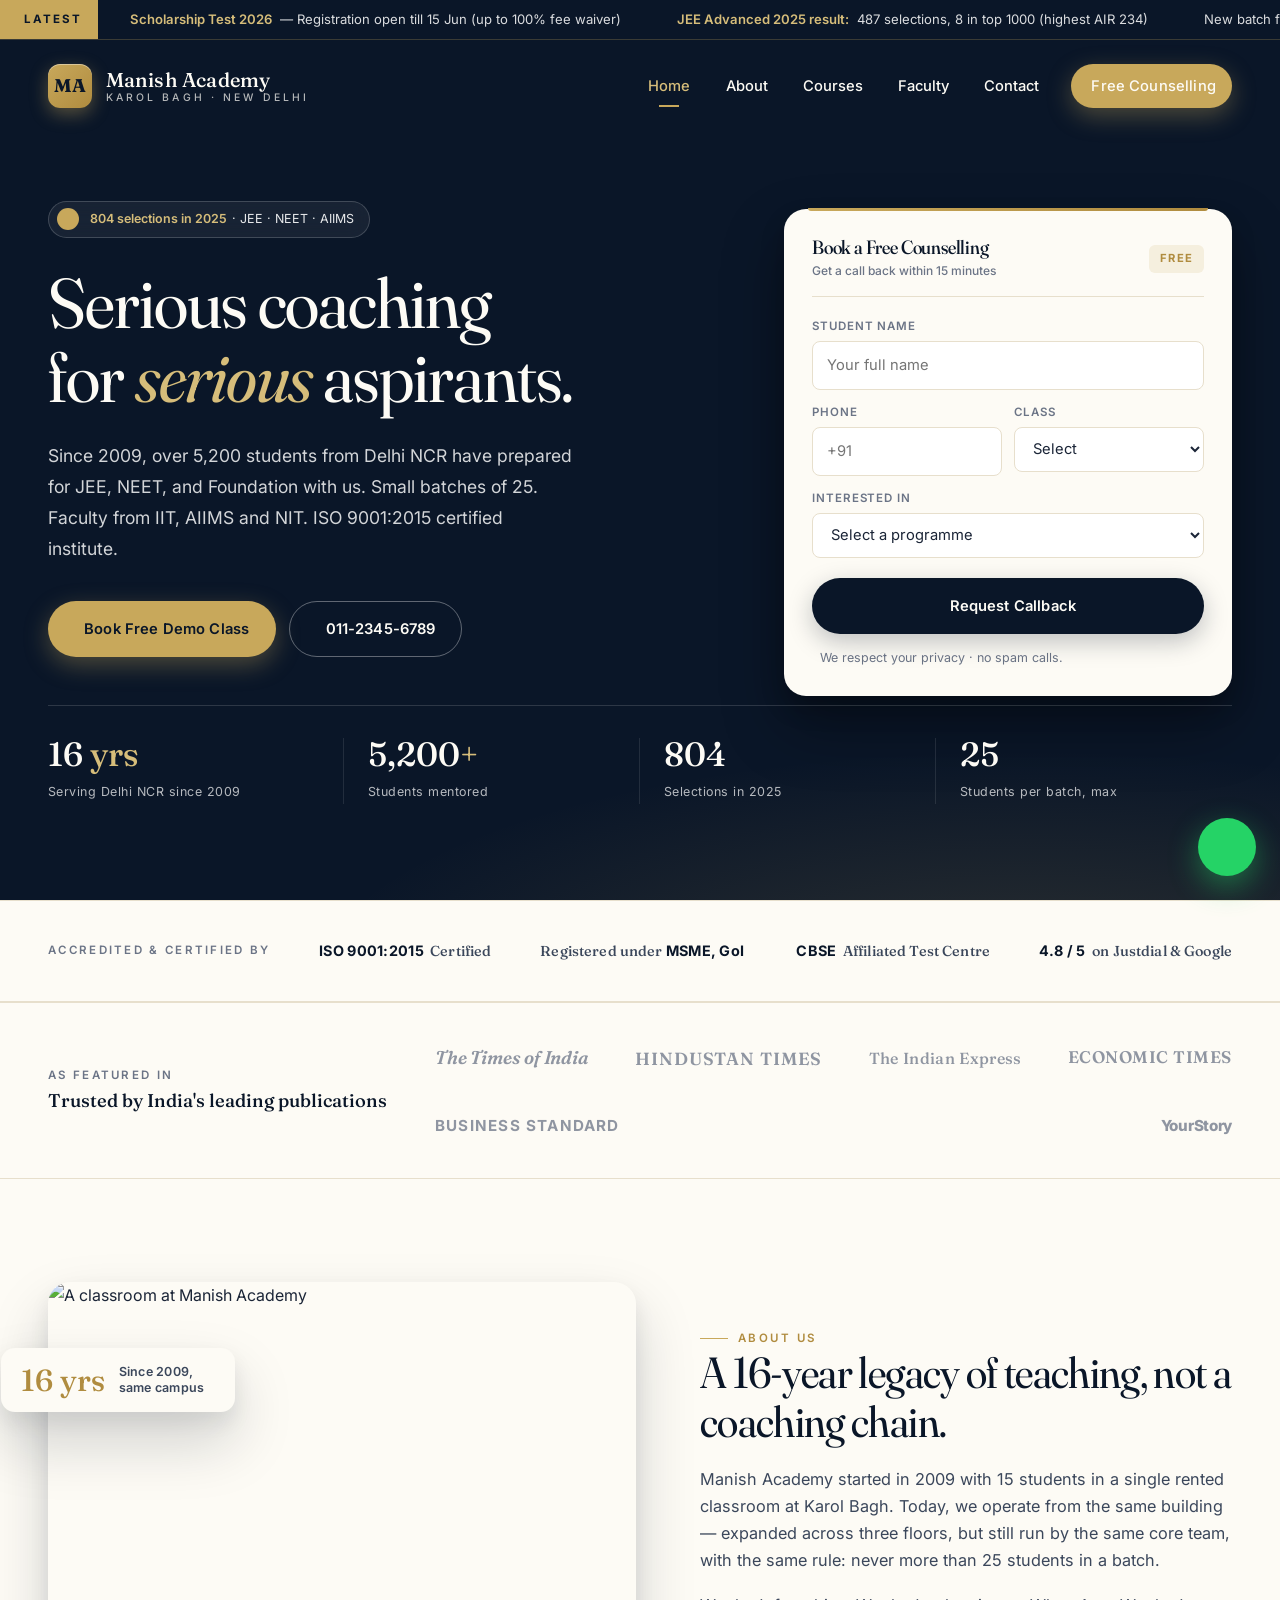
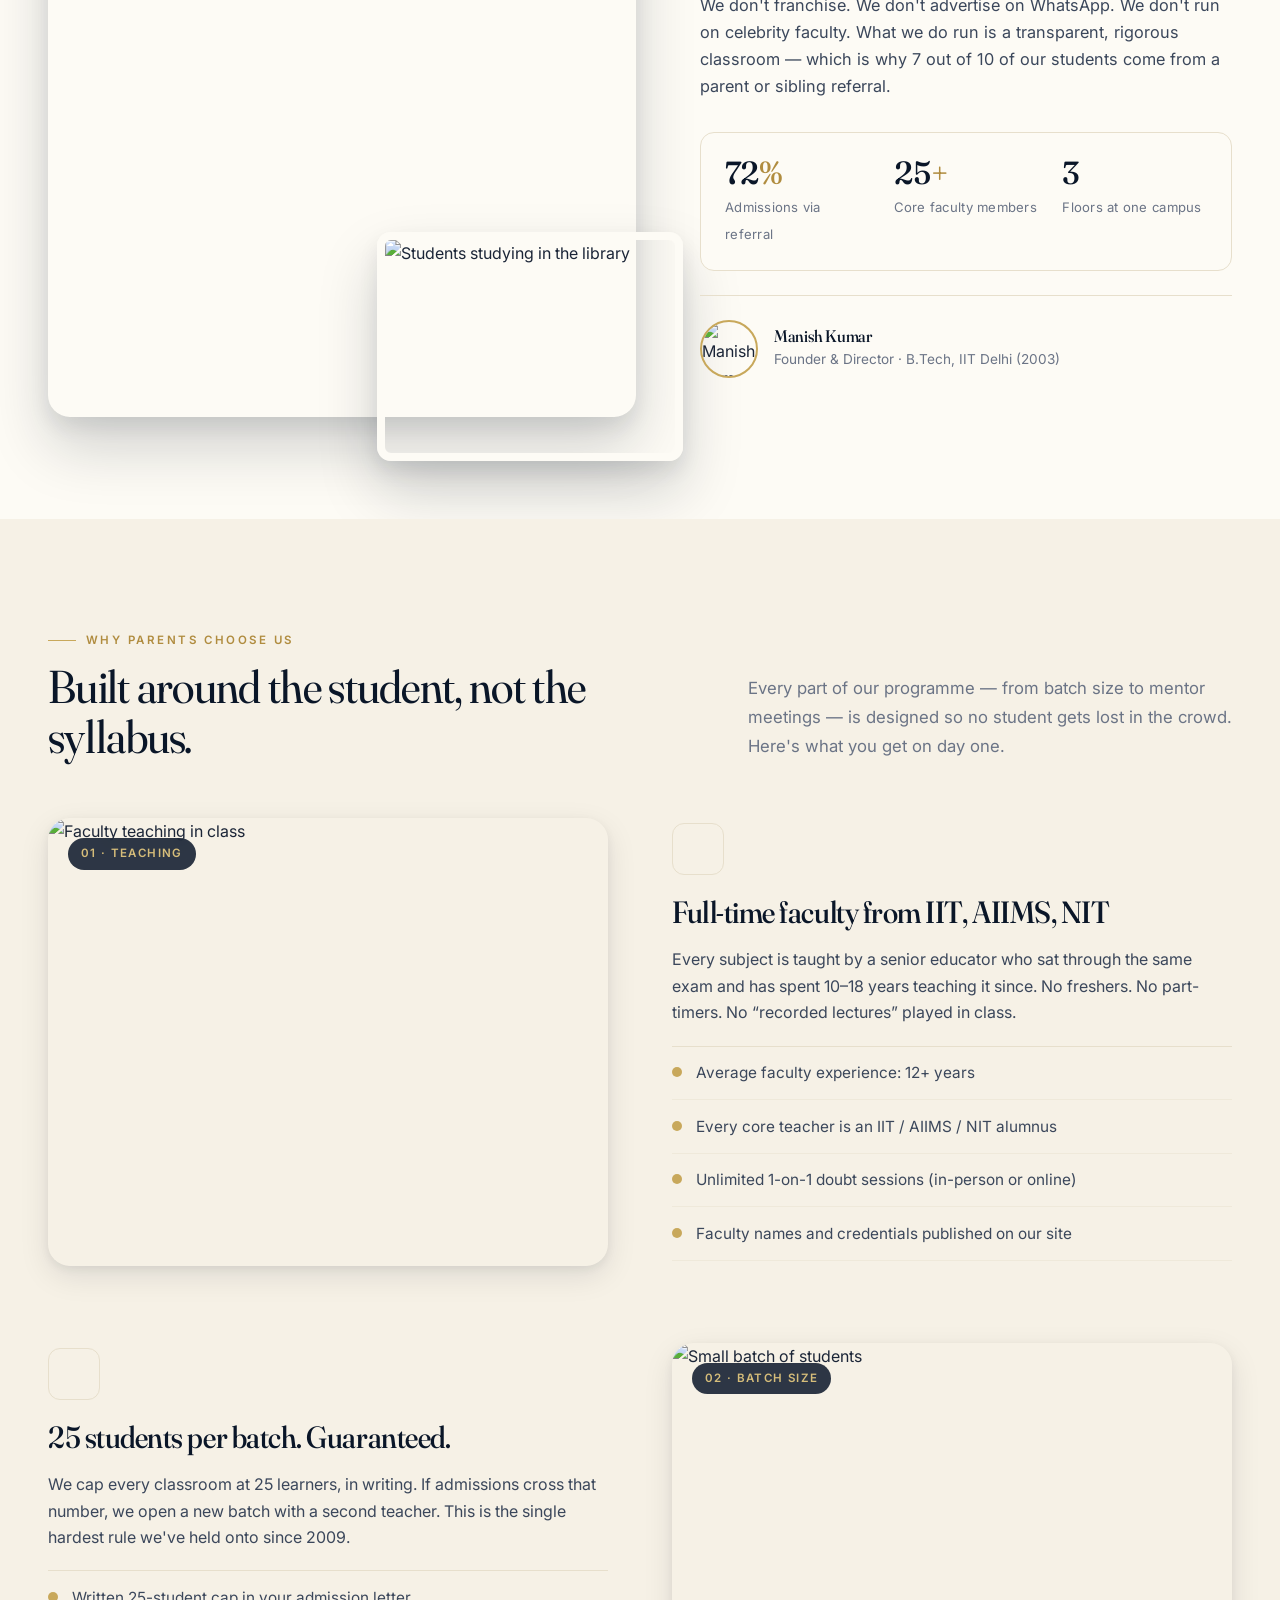
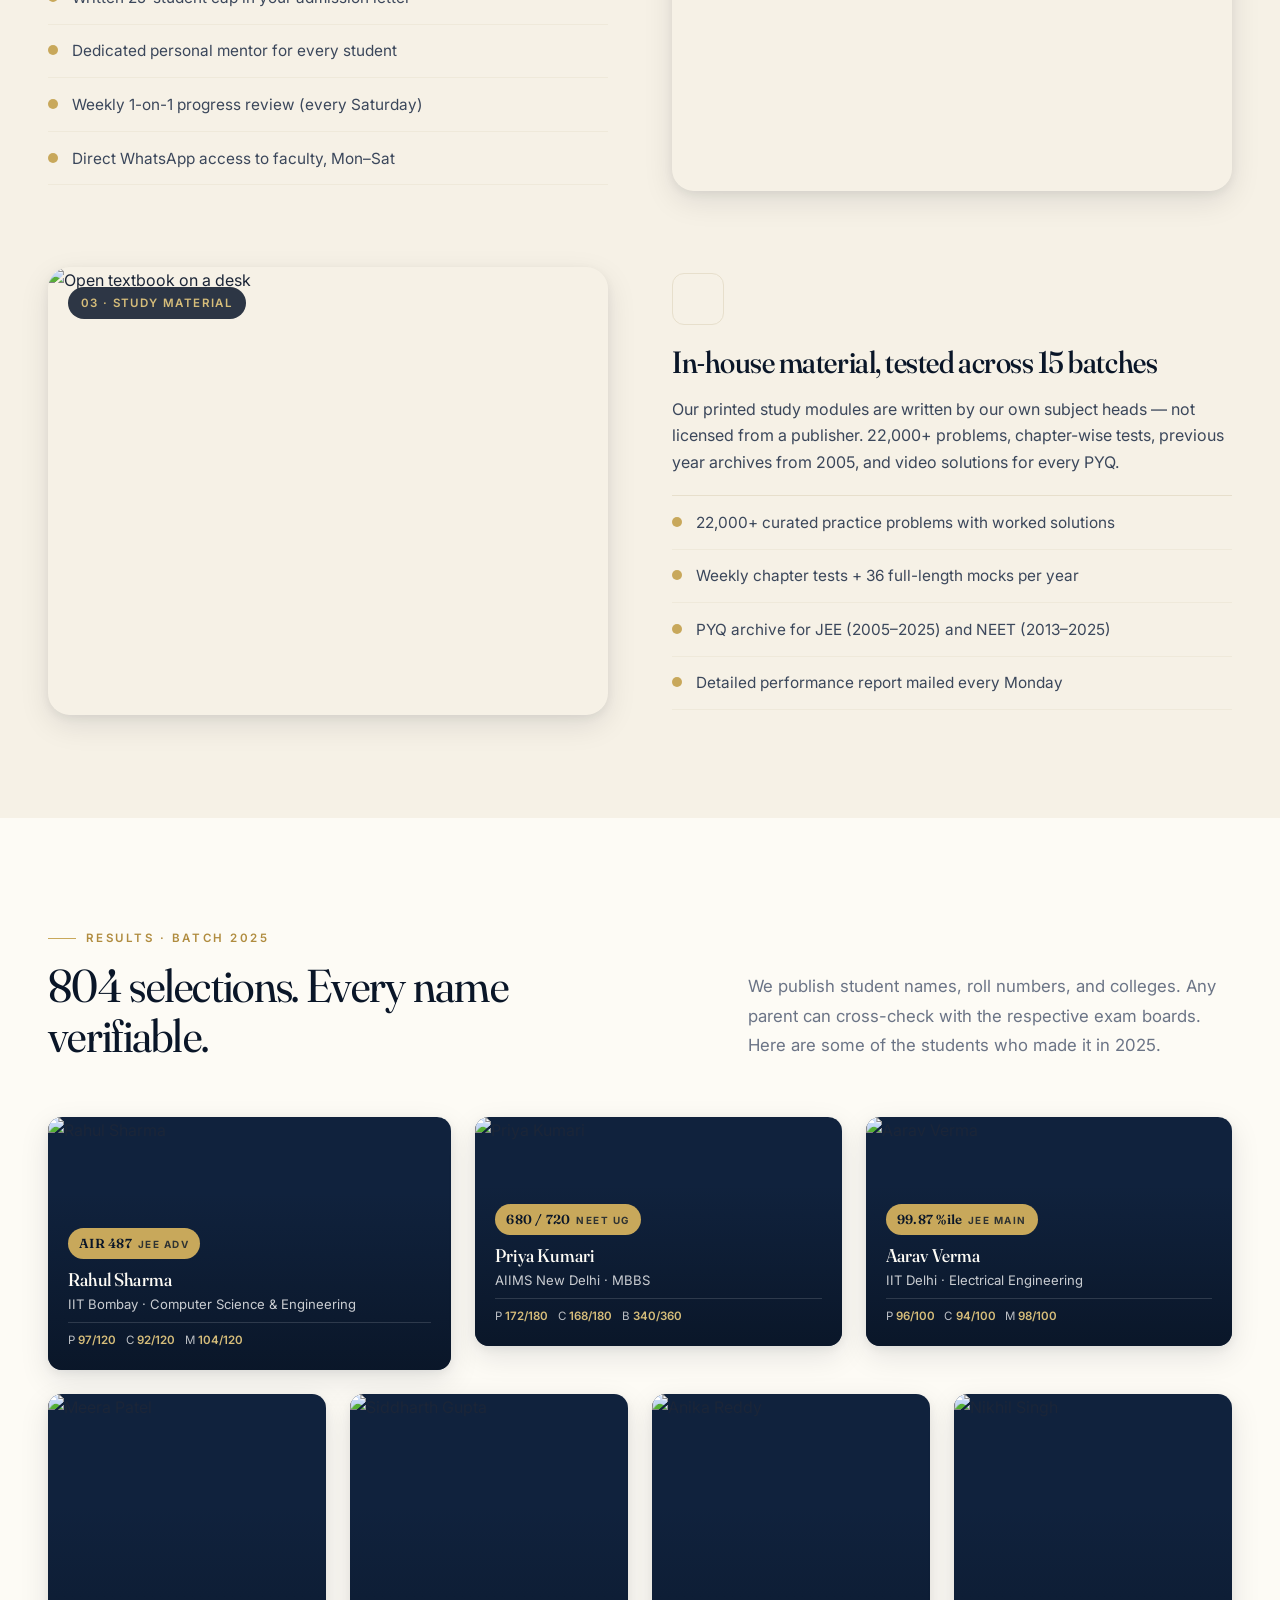
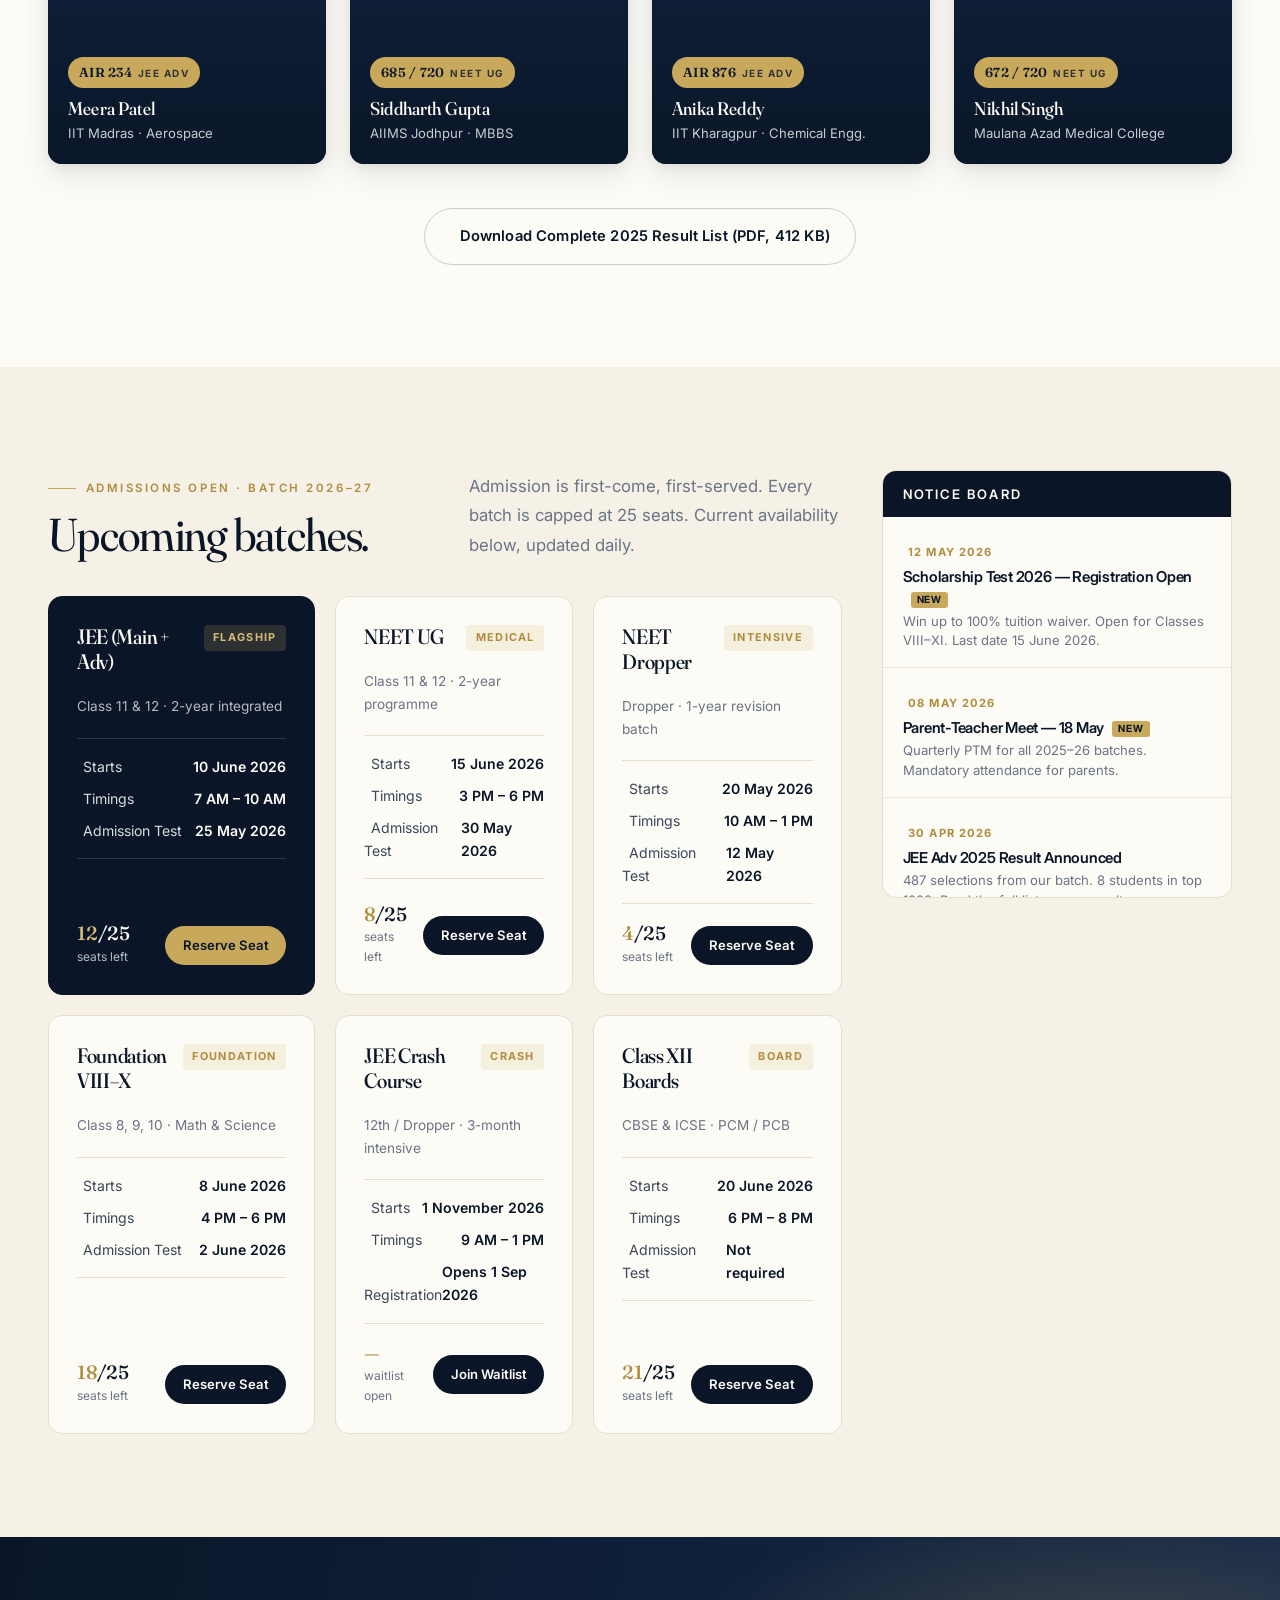
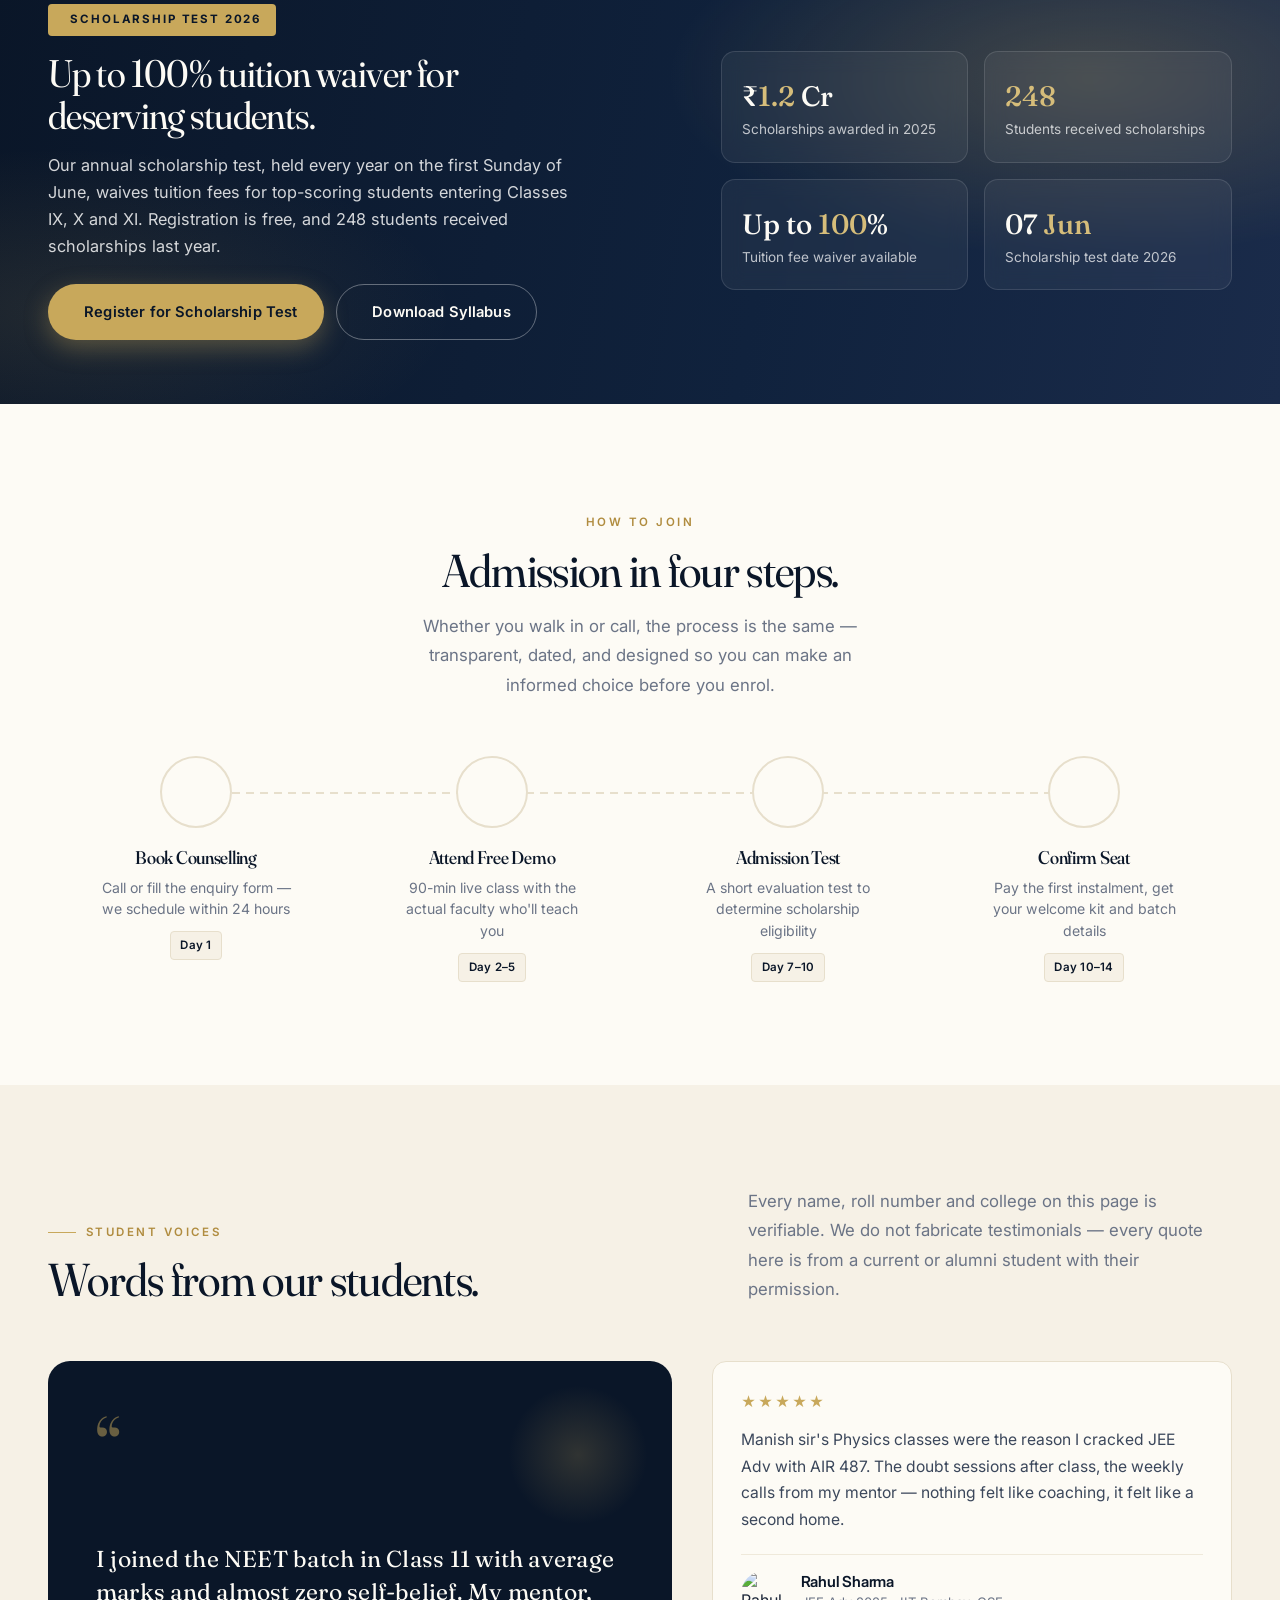
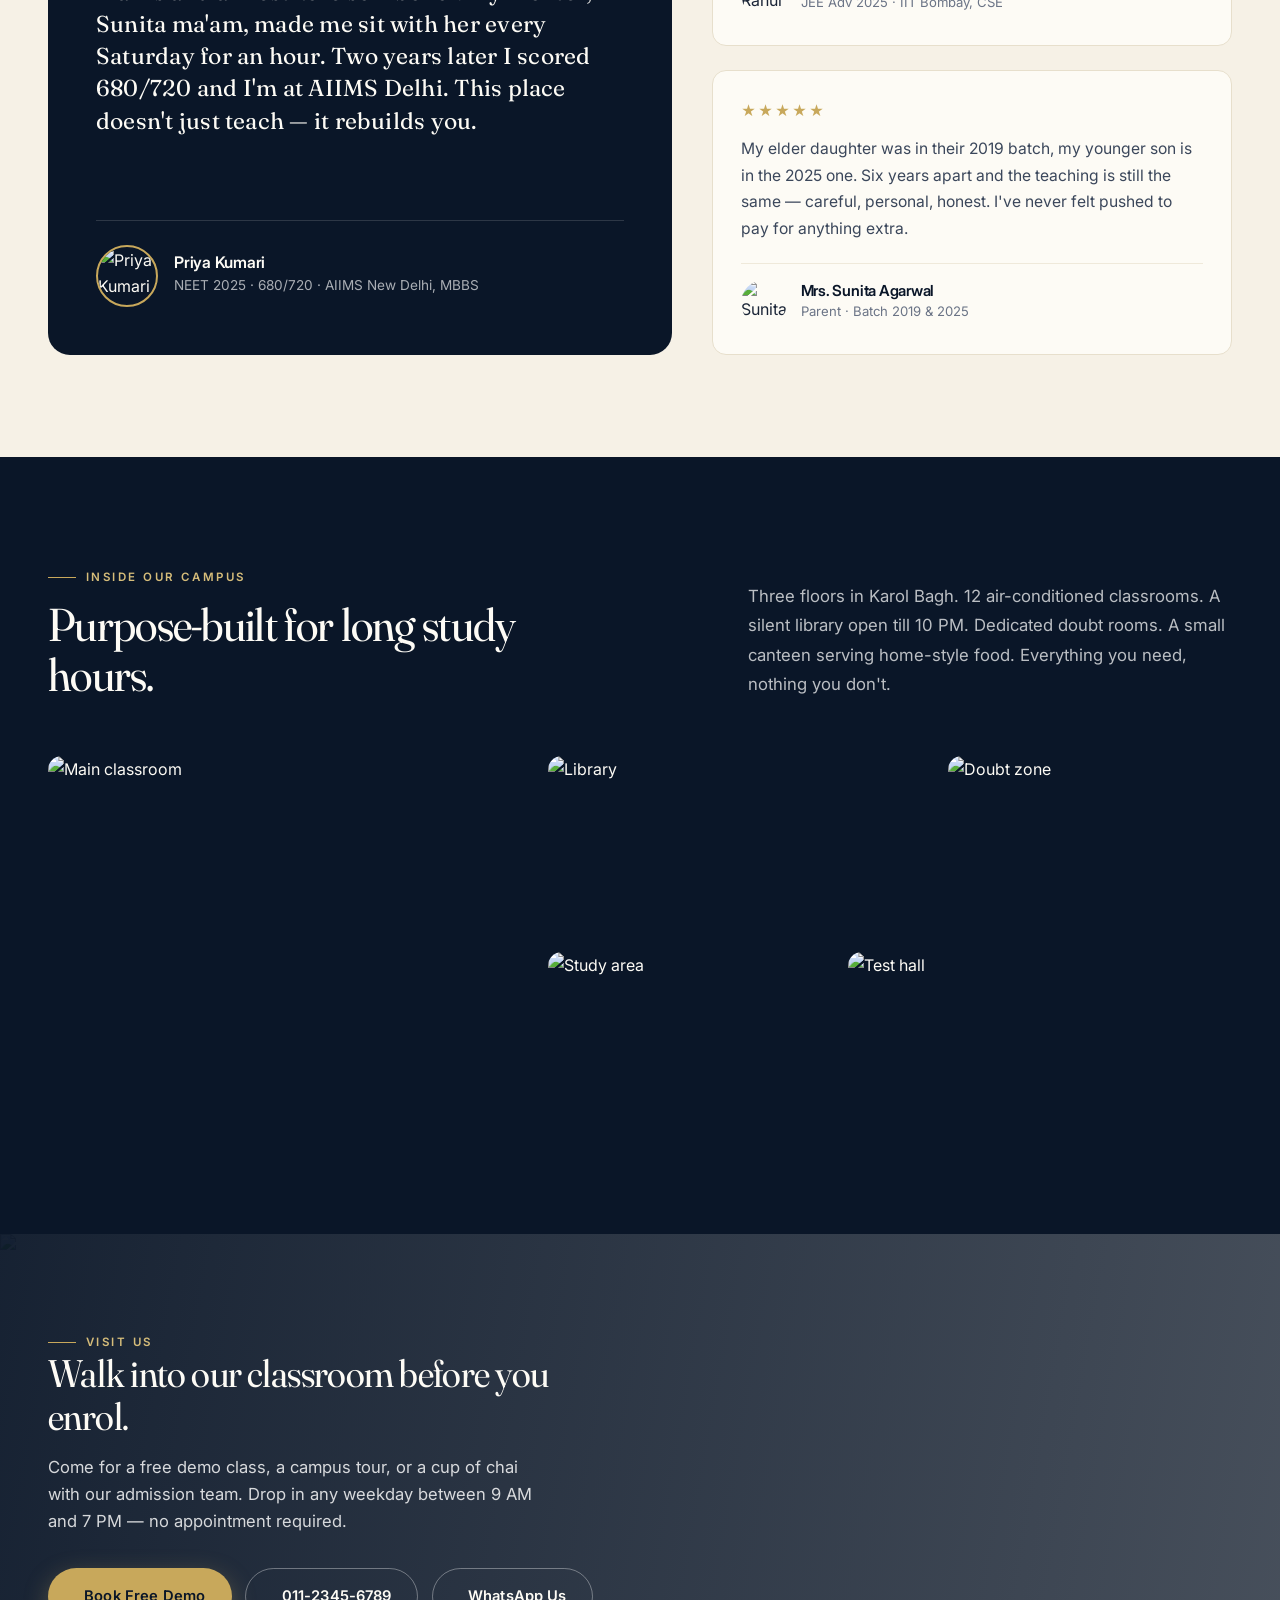
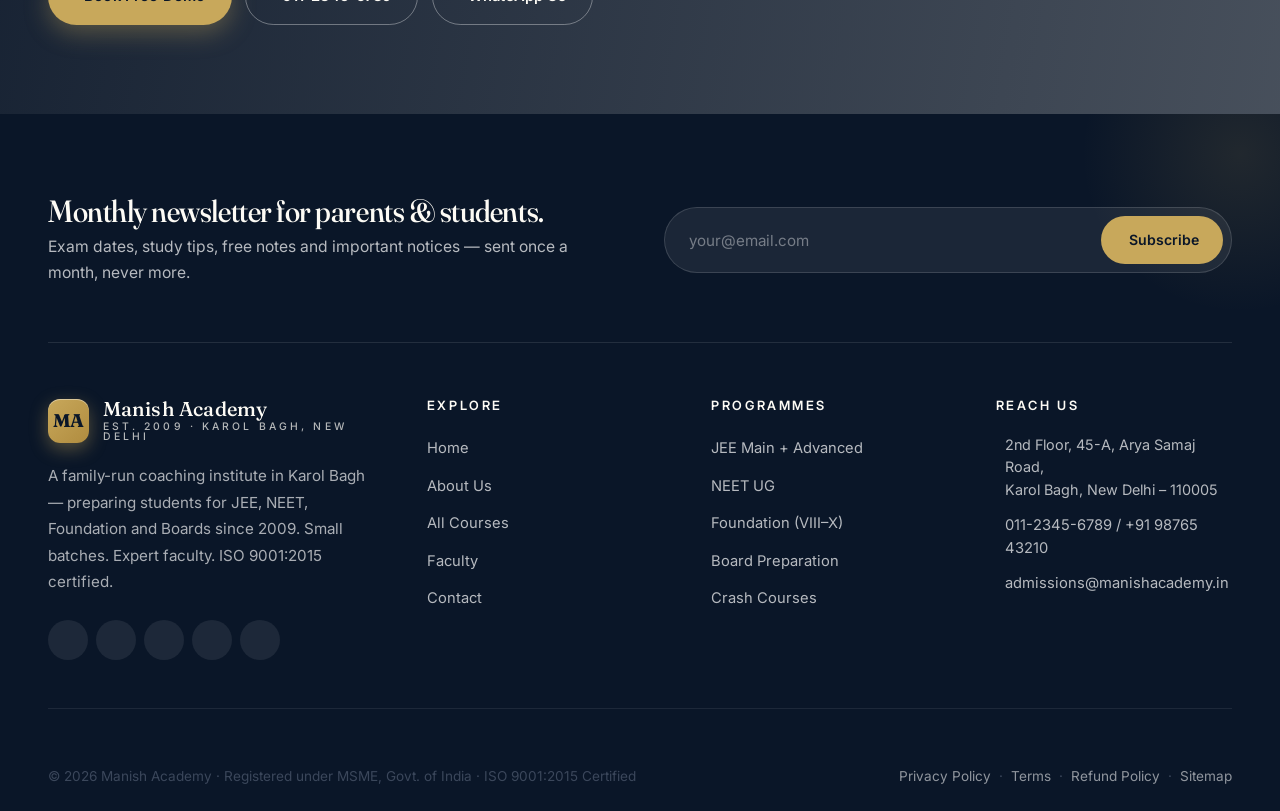
==== commit a675011b: "Make site feel human, not AI-generated: real icons, ticker, batches, credibility artifacts Key probl" ====
--- a/manish-academy/index.html
+++ b/manish-academy/index.html
@@ -4,21 +4,44 @@
   <meta charset="UTF-8">
   <meta name="viewport" content="width=device-width, initial-scale=1">
   <meta http-equiv="x-ua-compatible" content="ie=edge">
-  <title>Manish Academy — India's Premier Coaching Institute for JEE, NEET &amp; Foundation</title>
-  <meta name="description" content="Manish Academy — handcrafted coaching for JEE, NEET, Foundation, and Board Exams. Trusted by 5,000+ students. Expert faculty. Proven results. Est. 2009.">
+  <title>Manish Academy | JEE, NEET &amp; Foundation Coaching in New Delhi | Since 2009</title>
+  <meta name="description" content="JEE, NEET and Foundation coaching in New Delhi. 804 selections in 2025. Small batches of 25. Faculty from IIT, AIIMS, NIT. ISO 9001 certified. Book a free demo.">
+  <meta name="keywords" content="JEE coaching Delhi, NEET coaching Delhi, IIT coaching, AIIMS coaching, Foundation classes, best coaching institute Delhi">
   <meta name="theme-color" content="#0a1628">
-  <meta property="og:title" content="Manish Academy — India's Premier Coaching Institute">
-  <meta property="og:description" content="Handcrafted coaching for JEE, NEET, Foundation, and Boards. Trusted by 5,000+ students.">
+  <meta property="og:title" content="Manish Academy | JEE &amp; NEET Coaching in New Delhi">
+  <meta property="og:description" content="804 selections in 2025. Small batches. Faculty from IIT, AIIMS, NIT. ISO 9001 certified. Est. 2009.">
   <meta property="og:type" content="website">
   <meta property="og:image" content="https://images.unsplash.com/photo-1523240795612-9a054b0db644?auto=format&fit=crop&w=1600&q=80">
 
   <link rel="preconnect" href="https://fonts.googleapis.com">
   <link rel="preconnect" href="https://fonts.gstatic.com" crossorigin>
   <link rel="preconnect" href="https://images.unsplash.com">
+  <link rel="preconnect" href="https://unpkg.com">
   <link href="https://fonts.googleapis.com/css2?family=Fraunces:ital,opsz,wght@0,9..144,300;0,9..144,400;0,9..144,500;0,9..144,600;1,9..144,300;1,9..144,400;1,9..144,500&family=Inter:wght@400;500;600;700&display=swap" rel="stylesheet">
+  <link rel="stylesheet" type="text/css" href="https://unpkg.com/@phosphor-icons/web@2.1.1/src/regular/style.css"/>
+  <link rel="stylesheet" type="text/css" href="https://unpkg.com/@phosphor-icons/web@2.1.1/src/fill/style.css"/>
+  <link rel="stylesheet" type="text/css" href="https://unpkg.com/@phosphor-icons/web@2.1.1/src/bold/style.css"/>
   <link rel="stylesheet" href="assets/css/styles.css">
 </head>
-<body>
+<body class="has-ticker">
+
+  <!-- ========== ANNOUNCEMENT TICKER ========== -->
+  <div class="ticker-bar" role="complementary" aria-label="Important announcements">
+    <div class="ticker-inner">
+      <span class="ticker-label"><i class="ph-fill ph-megaphone-simple"></i> Latest</span>
+      <div class="ticker-track">
+        <span><i class="ph ph-certificate"></i> <strong>Scholarship Test 2026</strong> &mdash; Registration open till 15 Jun (up to 100% fee waiver)</span>
+        <span><i class="ph ph-graduation-cap"></i> <strong>JEE Advanced 2025 result:</strong> 487 selections, 8 in top 1000 (highest AIR 234)</span>
+        <span><i class="ph ph-calendar-check"></i> New batch for <strong>Class 11 JEE + Foundation</strong> starts 10 June 2026</span>
+        <span><i class="ph ph-users-three"></i> Only 4 seats left in the <strong>NEET Dropper 2026 batch</strong> &mdash; admissions closing 20 May</span>
+        <!-- Duplicate for seamless loop -->
+        <span><i class="ph ph-certificate"></i> <strong>Scholarship Test 2026</strong> &mdash; Registration open till 15 Jun (up to 100% fee waiver)</span>
+        <span><i class="ph ph-graduation-cap"></i> <strong>JEE Advanced 2025 result:</strong> 487 selections, 8 in top 1000 (highest AIR 234)</span>
+        <span><i class="ph ph-calendar-check"></i> New batch for <strong>Class 11 JEE + Foundation</strong> starts 10 June 2026</span>
+        <span><i class="ph ph-users-three"></i> Only 4 seats left in the <strong>NEET Dropper 2026 batch</strong> &mdash; admissions closing 20 May</span>
+      </div>
+    </div>
+  </div>
 
   <!-- ========== NAVBAR ========== -->
   <nav class="navbar is-transparent" role="navigation" aria-label="Main navigation">
@@ -27,7 +50,7 @@
         <span class="nav-logo-mark">MA</span>
         <span class="nav-logo-text">
           Manish Academy
-          <small>Est. 2009 · New Delhi</small>
+          <small>Karol Bagh &middot; New Delhi</small>
         </span>
       </a>
       <button class="nav-toggle" aria-label="Toggle menu" aria-expanded="false"><span></span></button>
@@ -37,8 +60,8 @@
         <li><a href="courses.html" data-nav="courses.html">Courses</a></li>
         <li><a href="faculty.html" data-nav="faculty.html">Faculty</a></li>
         <li><a href="contact.html" data-nav="contact.html">Contact</a></li>
-        <li class="nav-cta"><a class="btn btn-gold btn-sm" href="contact.html#contact-form">Book Free Demo
-          <svg width="14" height="14" viewBox="0 0 24 24" fill="none" stroke="currentColor" stroke-width="2.5" stroke-linecap="round" stroke-linejoin="round"><line x1="5" y1="12" x2="19" y2="12"/><polyline points="12 5 19 12 12 19"/></svg>
+        <li class="nav-cta"><a class="btn btn-gold btn-sm" href="#enquiry">
+          <i class="ph-bold ph-phone-call"></i> Free Counselling
         </a></li>
       </ul>
     </div>
@@ -48,133 +71,183 @@
   <header class="hero">
     <div class="hero-media">
       <img src="https://images.unsplash.com/photo-1523240795612-9a054b0db644?auto=format&fit=crop&w=1920&q=80"
-           alt="Students studying together in a coaching institute classroom">
+           alt="Students at a coaching institute classroom" loading="eager">
     </div>
     <div class="container">
       <div class="hero-grid">
         <div class="reveal">
           <span class="hero-tag">
-            <span class="hero-tag-dot">★</span>
-            <span><strong>Ranked #1</strong> Coaching Institute in North Delhi · 2025</span>
+            <span class="hero-tag-dot"><i class="ph-fill ph-star"></i></span>
+            <span><strong>804 selections in 2025</strong> &middot; JEE &middot; NEET &middot; AIIMS</span>
           </span>
           <h1>
-            Where India's<br>
-            brightest minds <em>begin.</em>
+            Serious coaching<br>
+            for <em>serious</em> aspirants.
           </h1>
-          <p class="lead">Since 2009, Manish Academy has been a trusted home for JEE, NEET, and Foundation aspirants — built on rigorous teaching, personal mentorship, and a relentless focus on results.</p>
+          <p class="lead">Since 2009, over 5,200 students from Delhi NCR have prepared for JEE, NEET, and Foundation with us. Small batches of 25. Faculty from IIT, AIIMS and NIT. ISO 9001:2015 certified institute.</p>
           <div class="hero-actions">
-            <a class="btn btn-gold" href="contact.html#contact-form">
-              Book Your Free Demo
-              <svg width="16" height="16" viewBox="0 0 24 24" fill="none" stroke="currentColor" stroke-width="2.5" stroke-linecap="round" stroke-linejoin="round"><line x1="5" y1="12" x2="19" y2="12"/><polyline points="12 5 19 12 12 19"/></svg>
+            <a class="btn btn-gold" href="#enquiry">
+              <i class="ph-bold ph-calendar-plus"></i>
+              Book Free Demo Class
             </a>
-            <a class="btn btn-ghost-light" href="courses.html">Explore Programs</a>
-          </div>
-        </div>
-
-        <div class="hero-panel reveal d2" aria-label="Recent top rankers">
-          <div class="hero-panel-top">
-            <h4>Recent Top Rankers</h4>
-            <span class="hero-live">Live Results</span>
-          </div>
-          <div class="hero-topper">
-            <img src="https://images.unsplash.com/photo-1507003211169-0a1dd7228f2d?auto=format&fit=crop&w=200&q=80" alt="Rahul Sharma, JEE Advanced topper">
-            <div class="meta">
-              <h5>Rahul Sharma</h5>
-              <p>JEE Advanced · IIT Bombay</p>
-            </div>
-            <span class="rank">AIR 487</span>
-          </div>
-          <div class="hero-topper">
-            <img src="https://images.unsplash.com/photo-1438761681033-6461ffad8d80?auto=format&fit=crop&w=200&q=80" alt="Priya Kumari, NEET topper">
-            <div class="meta">
-              <h5>Priya Kumari</h5>
-              <p>NEET · AIIMS Delhi</p>
-            </div>
-            <span class="rank">680/720</span>
-          </div>
-          <div class="hero-topper">
-            <img src="https://images.unsplash.com/photo-1599566150163-29194dcaad36?auto=format&fit=crop&w=200&q=80" alt="Aarav Verma, JEE Main topper">
-            <div class="meta">
-              <h5>Aarav Verma</h5>
-              <p>JEE Main · 99.87 %ile</p>
-            </div>
-            <span class="rank">AIR 1,204</span>
-          </div>
-        </div>
+            <a class="btn btn-ghost-light" href="tel:+911123456789">
+              <i class="ph-bold ph-phone"></i>
+              011-2345-6789
+            </a>
+          </div>
+        </div>
+
+        <!-- Hero lead-capture form (real coaching site pattern) -->
+        <form class="hero-form reveal d2" id="enquiry" action="#" novalidate>
+          <div class="hero-form-head">
+            <div>
+              <h4>Book a Free Counselling</h4>
+              <span class="hf-sub">Get a call back within 15 minutes</span>
+            </div>
+            <span class="hf-badge">Free</span>
+          </div>
+
+          <div class="hf-field">
+            <label for="h-name">Student Name</label>
+            <input id="h-name" type="text" name="name" placeholder="Your full name" required>
+          </div>
+
+          <div class="hf-row">
+            <div class="hf-field">
+              <label for="h-phone">Phone</label>
+              <input id="h-phone" type="tel" name="phone" placeholder="+91" required>
+            </div>
+            <div class="hf-field">
+              <label for="h-class">Class</label>
+              <select id="h-class" name="class" required>
+                <option value="">Select</option>
+                <option>Class 8</option>
+                <option>Class 9</option>
+                <option>Class 10</option>
+                <option>Class 11</option>
+                <option>Class 12</option>
+                <option>Dropper / Repeater</option>
+              </select>
+            </div>
+          </div>
+
+          <div class="hf-field">
+            <label for="h-course">Interested in</label>
+            <select id="h-course" name="course" required>
+              <option value="">Select a programme</option>
+              <option>JEE (Main + Advanced)</option>
+              <option>NEET UG</option>
+              <option>Foundation (VIII&ndash;X)</option>
+              <option>Board Preparation</option>
+              <option>Crash Course</option>
+              <option>Not sure &mdash; need guidance</option>
+            </select>
+          </div>
+
+          <button type="submit" class="btn btn-primary">
+            <i class="ph-bold ph-paper-plane-tilt"></i> Request Callback
+          </button>
+
+          <div class="hero-form-foot">
+            <i class="ph-fill ph-shield-check"></i>
+            <span>We respect your privacy &middot; no spam calls.</span>
+          </div>
+        </form>
       </div>
 
       <div class="hero-metrics reveal d3">
         <div class="hero-metric">
-          <span class="num"><em>15</em>+</span>
-          <span class="label">Years of Excellence</span>
+          <span class="num">16<em>&nbsp;yrs</em></span>
+          <span class="label">Serving Delhi NCR since 2009</span>
         </div>
         <div class="hero-metric">
           <span class="num">5,200<em>+</em></span>
-          <span class="label">Students Mentored</span>
+          <span class="label">Students mentored</span>
         </div>
         <div class="hero-metric">
-          <span class="num">500<em>+</em></span>
-          <span class="label">IIT / NIT / AIIMS</span>
+          <span class="num">804</span>
+          <span class="label">Selections in 2025</span>
         </div>
         <div class="hero-metric">
-          <span class="num"><em>95</em>%</span>
-          <span class="label">Selection Ratio</span>
+          <span class="num">25</span>
+          <span class="label">Students per batch, max</span>
         </div>
       </div>
     </div>
   </header>
 
-  <!-- ========== TRUST STRIP ========== -->
-  <section class="trust-strip" aria-label="Trusted institutions">
-    <div class="container">
-      <div class="trust-inner">
-        <span class="trust-label">Our alumni walk the halls of</span>
-        <span class="trust-item">IIT Bombay <small>42 selections</small></span>
-        <span class="trust-item">IIT Delhi <small>38 selections</small></span>
-        <span class="trust-item">AIIMS Delhi <small>26 selections</small></span>
-        <span class="trust-item">NIT Trichy <small>31 selections</small></span>
-        <span class="trust-item">JIPMER <small>14 selections</small></span>
-      </div>
-    </div>
-  </section>
-
-  <!-- ========== STORY / ABOUT ========== -->
+  <!-- ========== ACCREDITATION STRIP ========== -->
+  <section class="accreditation-strip" aria-label="Accreditations">
+    <div class="container">
+      <div class="accreditation-inner">
+        <span class="accreditation-label">Accredited &amp; Certified by</span>
+        <div class="accreditation-badges">
+          <div class="acc-badge"><i class="ph-fill ph-seal-check"></i><span><strong>ISO 9001:2015</strong> Certified</span></div>
+          <div class="acc-badge"><i class="ph-fill ph-certificate"></i><span>Registered under <strong>MSME, GoI</strong></span></div>
+          <div class="acc-badge"><i class="ph-fill ph-buildings"></i><span><strong>CBSE</strong> Affiliated Test Centre</span></div>
+          <div class="acc-badge"><i class="ph-fill ph-star"></i><span><strong>4.8 / 5</strong> on Justdial &amp; Google</span></div>
+        </div>
+      </div>
+    </div>
+  </section>
+
+  <!-- ========== PRESS STRIP ========== -->
+  <section class="press-strip" aria-label="Featured in">
+    <div class="container">
+      <div class="press-inner">
+        <div class="press-label">
+          AS FEATURED IN
+          <span>Trusted by India's leading publications</span>
+        </div>
+        <div class="press-logos">
+          <span class="press-logo toi">The Times of India</span>
+          <span class="press-logo ht">HINDUSTAN TIMES</span>
+          <span class="press-logo ie">The Indian Express</span>
+          <span class="press-logo et">ECONOMIC TIMES</span>
+          <span class="press-logo bs">BUSINESS STANDARD</span>
+          <span class="press-logo yj">YourStory</span>
+        </div>
+      </div>
+    </div>
+  </section>
+
+  <!-- ========== STORY ========== -->
   <section class="section section-paper">
     <div class="container">
       <div class="story">
         <div class="story-visual reveal">
           <div class="main-img">
             <img src="https://images.unsplash.com/photo-1427504494785-3a9ca7044f45?auto=format&fit=crop&w=900&q=80"
-                 alt="A bright, spacious classroom at Manish Academy">
+                 alt="A classroom at Manish Academy">
           </div>
           <div class="small-img">
             <img src="https://images.unsplash.com/photo-1571260899304-425eee4c7efc?auto=format&fit=crop&w=800&q=80"
-                 alt="Students reading in the institute library">
+                 alt="Students studying in the library">
           </div>
           <div class="badge-card">
-            <span class="num">15+</span>
-            <span class="label">Years shaping futures</span>
+            <span class="num">16 yrs</span>
+            <span class="label">Since 2009, same campus</span>
           </div>
         </div>
 
         <div class="story-content reveal d1">
-          <span class="eyebrow">Our Story</span>
-          <h2>Built on <em>teaching,</em><br>not marketing.</h2>
-          <p>Manish Academy began in 2009 with fifteen students in a single classroom and one belief — that serious coaching is a craft, not a commodity. Today, we mentor over five thousand students across JEE, NEET, and Foundation programs, but our method remains unchanged.</p>
-          <p>Small batches. Personal attention. Faculty who care as much about the student as the score. It's why parents trust us with their child's most important years.</p>
+          <span class="eyebrow">About Us</span>
+          <h2>A 16-year legacy of teaching, not a coaching chain.</h2>
+          <p>Manish Academy started in 2009 with 15 students in a single rented classroom at Karol Bagh. Today, we operate from the same building &mdash; expanded across three floors, but still run by the same core team, with the same rule: never more than 25 students in a batch.</p>
+          <p>We don't franchise. We don't advertise on WhatsApp. We don't run on celebrity faculty. What we do run is a transparent, rigorous classroom &mdash; which is why 7 out of 10 of our students come from a parent or sibling referral.</p>
 
           <div class="story-stats">
             <div class="story-stat">
+              <span class="num">72<em>%</em></span>
+              <span class="label">Admissions via referral</span>
+            </div>
+            <div class="story-stat">
               <span class="num">25<em>+</em></span>
-              <span class="label">Expert Faculty</span>
+              <span class="label">Core faculty members</span>
             </div>
             <div class="story-stat">
-              <span class="num">20k<em>+</em></span>
-              <span class="label">Practice Problems</span>
-            </div>
-            <div class="story-stat">
-              <span class="num">25</span>
-              <span class="label">Students / Batch</span>
+              <span class="num">3</span>
+              <span class="label">Floors at one campus</span>
             </div>
           </div>
 
@@ -182,39 +255,41 @@
             <img src="https://images.unsplash.com/photo-1568602471122-7832951cc4c5?auto=format&fit=crop&w=200&q=80" alt="Manish Kumar, Founder">
             <div>
               <h5>Manish Kumar</h5>
-              <span>Founder &amp; Director · IIT Delhi '03</span>
-            </div>
-          </div>
-        </div>
-      </div>
-    </div>
-  </section>
-
-  <!-- ========== FEATURE ROWS ========== -->
+              <span>Founder &amp; Director &middot; B.Tech, IIT Delhi (2003)</span>
+            </div>
+          </div>
+        </div>
+      </div>
+    </div>
+  </section>
+
+  <!-- ========== FEATURE ROWS — with real icons ========== -->
   <section class="section section-cream">
     <div class="container">
       <div class="section-head reveal">
         <div>
-          <span class="eyebrow">Why Manish Academy</span>
-          <h2>A <em>different</em> kind<br>of coaching.</h2>
-        </div>
-        <p class="head-lead">We don't run a factory. We run a classroom — where every student is known by name, every doubt is worth answering, and every result is earned.</p>
+          <span class="eyebrow">Why Parents Choose Us</span>
+          <h2>Built around the student, not the syllabus.</h2>
+        </div>
+        <p class="head-lead">Every part of our programme &mdash; from batch size to mentor meetings &mdash; is designed so no student gets lost in the crowd. Here's what you get on day one.</p>
       </div>
 
       <div class="feature-rows">
         <!-- Row 1 -->
         <div class="feature-row reveal">
           <div class="f-media">
-            <img src="https://images.unsplash.com/photo-1577896851231-70ef18881754?auto=format&fit=crop&w=1200&q=80" alt="Professor teaching in a modern classroom">
-            <span class="f-badge">01 — Teaching</span>
+            <img src="https://images.unsplash.com/photo-1577896851231-70ef18881754?auto=format&fit=crop&w=1200&q=80" alt="Faculty teaching in class">
+            <span class="f-badge">01 &middot; Teaching</span>
           </div>
           <div class="f-content">
-            <h3>Faculty who've sat in your seat.</h3>
-            <p>Every subject is led by an IIT, NIT, or AIIMS alumnus — educators who cracked these exams themselves and have spent a decade teaching students how to do the same. No freshers. No shortcuts.</p>
+            <div class="icon-wrap"><i class="ph-fill ph-chalkboard-teacher"></i></div>
+            <h3>Full-time faculty from IIT, AIIMS, NIT</h3>
+            <p>Every subject is taught by a senior educator who sat through the same exam and has spent 10&ndash;18 years teaching it since. No freshers. No part-timers. No &ldquo;recorded lectures&rdquo; played in class.</p>
             <ul class="f-list">
               <li>Average faculty experience: 12+ years</li>
-              <li>All core faculty are IIT/NIT/AIIMS graduates</li>
-              <li>Unlimited 1-on-1 doubt sessions, in-person or online</li>
+              <li>Every core teacher is an IIT / AIIMS / NIT alumnus</li>
+              <li>Unlimited 1-on-1 doubt sessions (in-person or online)</li>
+              <li>Faculty names and credentials published on our site</li>
             </ul>
           </div>
         </div>
@@ -222,16 +297,18 @@
         <!-- Row 2 -->
         <div class="feature-row reverse reveal">
           <div class="f-media">
-            <img src="https://images.unsplash.com/photo-1523050854058-8df90110c9f1?auto=format&fit=crop&w=1200&q=80" alt="A small batch of students engaged in class">
-            <span class="f-badge">02 — Batches</span>
+            <img src="https://images.unsplash.com/photo-1523050854058-8df90110c9f1?auto=format&fit=crop&w=1200&q=80" alt="Small batch of students">
+            <span class="f-badge">02 &middot; Batch Size</span>
           </div>
           <div class="f-content">
-            <h3>25 students. Not 250.</h3>
-            <p>We cap every classroom at 25 learners. That means you get eye contact with the teacher, space to ask questions, and a mentor who actually knows whether you understood yesterday's chapter.</p>
+            <div class="icon-wrap"><i class="ph-fill ph-users-three"></i></div>
+            <h3>25 students per batch. Guaranteed.</h3>
+            <p>We cap every classroom at 25 learners, in writing. If admissions cross that number, we open a new batch with a second teacher. This is the single hardest rule we've held onto since 2009.</p>
             <ul class="f-list">
-              <li>Maximum 25 students per batch — guaranteed</li>
-              <li>Personal mentor assigned to every student</li>
-              <li>Weekly one-on-one progress reviews</li>
+              <li>Written 25-student cap in your admission letter</li>
+              <li>Dedicated personal mentor for every student</li>
+              <li>Weekly 1-on-1 progress review (every Saturday)</li>
+              <li>Direct WhatsApp access to faculty, Mon&ndash;Sat</li>
             </ul>
           </div>
         </div>
@@ -239,16 +316,18 @@
         <!-- Row 3 -->
         <div class="feature-row reveal">
           <div class="f-media">
-            <img src="https://images.unsplash.com/photo-1434030216411-0b793f4b4173?auto=format&fit=crop&w=1200&q=80" alt="A student's notebook and textbook open on a desk">
-            <span class="f-badge">03 — Material</span>
+            <img src="https://images.unsplash.com/photo-1434030216411-0b793f4b4173?auto=format&fit=crop&w=1200&q=80" alt="Open textbook on a desk">
+            <span class="f-badge">03 &middot; Study Material</span>
           </div>
           <div class="f-content">
-            <h3>Material you'll actually use.</h3>
-            <p>Our in-house study material is crafted chapter-by-chapter by subject heads — printed books, chapter-wise worksheets, previous year archives, and video explanations. Built for the real exam, not for a shelf.</p>
+            <div class="icon-wrap"><i class="ph-fill ph-books"></i></div>
+            <h3>In-house material, tested across 15 batches</h3>
+            <p>Our printed study modules are written by our own subject heads &mdash; not licensed from a publisher. 22,000+ problems, chapter-wise tests, previous year archives from 2005, and video solutions for every PYQ.</p>
             <ul class="f-list">
-              <li>20,000+ curated practice problems with solutions</li>
-              <li>Chapter tests + full-length mocks on exam pattern</li>
-              <li>Detailed performance analytics every week</li>
+              <li>22,000+ curated practice problems with worked solutions</li>
+              <li>Weekly chapter tests + 36 full-length mocks per year</li>
+              <li>PYQ archive for JEE (2005&ndash;2025) and NEET (2013&ndash;2025)</li>
+              <li>Detailed performance report mailed every Monday</li>
             </ul>
           </div>
         </div>
@@ -256,33 +335,42 @@
     </div>
   </section>
 
-  <!-- ========== TOPPERS / RESULTS ========== -->
+  <!-- ========== TOPPERS / RESULTS 2025 ========== -->
   <section class="section section-paper">
     <div class="container">
       <div class="section-head reveal">
         <div>
-          <span class="eyebrow">Results · Batch 2025</span>
-          <h2>Eight hundred and four<br><em>selections</em> this year.</h2>
-        </div>
-        <p class="head-lead">We don't promise results. We publish them. Here are some of the students who cracked India's toughest exams with us in 2025.</p>
-      </div>
-
-      <!-- Featured 3 (hero row) -->
+          <span class="eyebrow">Results &middot; Batch 2025</span>
+          <h2>804 selections. Every name verifiable.</h2>
+        </div>
+        <p class="head-lead">We publish student names, roll numbers, and colleges. Any parent can cross-check with the respective exam boards. Here are some of the students who made it in 2025.</p>
+      </div>
+
       <div class="toppers-featured reveal">
         <article class="topper-card">
           <img src="https://images.unsplash.com/photo-1507003211169-0a1dd7228f2d?auto=format&fit=crop&w=900&q=80" alt="Rahul Sharma">
           <div class="topper-info">
             <span class="rank-pill">AIR 487 <small>JEE Adv</small></span>
             <h4>Rahul Sharma</h4>
-            <p>IIT Bombay · Computer Science</p>
+            <p>IIT Bombay &middot; Computer Science &amp; Engineering</p>
+            <div class="subjects">
+              <span>P <strong>97/120</strong></span>
+              <span>C <strong>92/120</strong></span>
+              <span>M <strong>104/120</strong></span>
+            </div>
           </div>
         </article>
         <article class="topper-card">
           <img src="https://images.unsplash.com/photo-1438761681033-6461ffad8d80?auto=format&fit=crop&w=900&q=80" alt="Priya Kumari">
           <div class="topper-info">
-            <span class="rank-pill">680 / 720 <small>NEET</small></span>
+            <span class="rank-pill">680 / 720 <small>NEET UG</small></span>
             <h4>Priya Kumari</h4>
-            <p>AIIMS Delhi · MBBS</p>
+            <p>AIIMS New Delhi &middot; MBBS</p>
+            <div class="subjects">
+              <span>P <strong>172/180</strong></span>
+              <span>C <strong>168/180</strong></span>
+              <span>B <strong>340/360</strong></span>
+            </div>
           </div>
         </article>
         <article class="topper-card">
@@ -290,27 +378,31 @@
           <div class="topper-info">
             <span class="rank-pill">99.87 %ile <small>JEE Main</small></span>
             <h4>Aarav Verma</h4>
-            <p>IIT Delhi · Electrical Engineering</p>
+            <p>IIT Delhi &middot; Electrical Engineering</p>
+            <div class="subjects">
+              <span>P <strong>96/100</strong></span>
+              <span>C <strong>94/100</strong></span>
+              <span>M <strong>98/100</strong></span>
+            </div>
           </div>
         </article>
       </div>
 
-      <!-- Grid of 4 -->
       <div class="toppers-grid reveal d1">
         <article class="topper-card">
           <img src="https://images.unsplash.com/photo-1494790108377-be9c29b29330?auto=format&fit=crop&w=600&q=80" alt="Meera Patel">
           <div class="topper-info">
             <span class="rank-pill">AIR 234 <small>JEE Adv</small></span>
             <h4>Meera Patel</h4>
-            <p>IIT Madras · Aerospace</p>
+            <p>IIT Madras &middot; Aerospace</p>
           </div>
         </article>
         <article class="topper-card">
           <img src="https://images.unsplash.com/photo-1531123897727-8f129e1688ce?auto=format&fit=crop&w=600&q=80" alt="Siddharth Gupta">
           <div class="topper-info">
-            <span class="rank-pill">685 / 720 <small>NEET</small></span>
+            <span class="rank-pill">685 / 720 <small>NEET UG</small></span>
             <h4>Siddharth Gupta</h4>
-            <p>AIIMS Jodhpur · MBBS</p>
+            <p>AIIMS Jodhpur &middot; MBBS</p>
           </div>
         </article>
         <article class="topper-card">
@@ -318,138 +410,285 @@
           <div class="topper-info">
             <span class="rank-pill">AIR 876 <small>JEE Adv</small></span>
             <h4>Anika Reddy</h4>
-            <p>IIT Kharagpur · Chemical</p>
+            <p>IIT Kharagpur &middot; Chemical Engg.</p>
           </div>
         </article>
         <article class="topper-card">
           <img src="https://images.unsplash.com/photo-1519085360753-af0119f7cbe7?auto=format&fit=crop&w=600&q=80" alt="Nikhil Singh">
           <div class="topper-info">
-            <span class="rank-pill">672 / 720 <small>NEET</small></span>
+            <span class="rank-pill">672 / 720 <small>NEET UG</small></span>
             <h4>Nikhil Singh</h4>
-            <p>Maulana Azad · MBBS</p>
+            <p>Maulana Azad Medical College</p>
           </div>
         </article>
       </div>
-    </div>
-  </section>
-
-  <!-- ========== COURSES PREVIEW ========== -->
-  <section class="section section-cream-2">
-    <div class="container">
-      <div class="section-head reveal">
+
+      <div style="text-align:center; margin-top: 2.75rem;">
+        <a class="btn btn-ghost" href="#">
+          <i class="ph-bold ph-download-simple"></i>
+          Download Complete 2025 Result List (PDF, 412 KB)
+        </a>
+      </div>
+    </div>
+  </section>
+
+  <!-- ========== UPCOMING BATCHES (dated, concrete) ========== -->
+  <section class="section section-cream">
+    <div class="container">
+      <div class="content-side-grid">
         <div>
-          <span class="eyebrow">Flagship Programs</span>
-          <h2>Courses designed<br>for <em>serious</em> aspirants.</h2>
-        </div>
-        <p class="head-lead">Every program is built around a clear exam strategy, a realistic timeline, and the personal support that makes the difference between a good score and a selection.</p>
-      </div>
-
-      <div class="courses-editorial reveal">
-        <article class="course-item">
-          <div class="course-item-img">
-            <span class="course-item-tag hot">Most Popular</span>
-            <img src="https://images.unsplash.com/photo-1509062522246-3755977927d7?auto=format&fit=crop&w=900&q=80" alt="JEE preparation classroom">
-          </div>
-          <div class="course-item-body">
-            <h3>JEE Main + Advanced</h3>
-            <p>A two-year integrated program for Class 11 &amp; 12 targeting the IITs, NITs, and top engineering colleges across India.</p>
-            <div class="course-meta">
-              <span><strong>2 Years</strong></span>
-              <span><strong>Class 11–12</strong></span>
-              <span><strong>Offline + Online</strong></span>
-            </div>
-            <div class="course-foot">
-              <div class="course-price">
-                <span class="amt">&#8377;85,000</span>
-                <span class="per">per year</span>
-              </div>
-              <a class="link-arrow" href="courses.html">View Course
-                <svg width="14" height="14" viewBox="0 0 24 24" fill="none" stroke="currentColor" stroke-width="2.5" stroke-linecap="round" stroke-linejoin="round"><line x1="5" y1="12" x2="19" y2="12"/><polyline points="12 5 19 12 12 19"/></svg>
-              </a>
-            </div>
-          </div>
-        </article>
-
-        <article class="course-item">
-          <div class="course-item-img">
-            <span class="course-item-tag">Top Rated</span>
-            <img src="https://images.unsplash.com/photo-1579684385127-1ef15d508118?auto=format&fit=crop&w=900&q=80" alt="NEET preparation">
-          </div>
-          <div class="course-item-body">
-            <h3>NEET UG Preparation</h3>
-            <p>Complete medical entrance program with biology-focused curriculum, AIIMS-patterned tests, and personalised strategy sessions.</p>
-            <div class="course-meta">
-              <span><strong>2 Years</strong></span>
-              <span><strong>Class 11–12</strong></span>
-              <span><strong>Offline + Online</strong></span>
-            </div>
-            <div class="course-foot">
-              <div class="course-price">
-                <span class="amt">&#8377;80,000</span>
-                <span class="per">per year</span>
-              </div>
-              <a class="link-arrow" href="courses.html">View Course
-                <svg width="14" height="14" viewBox="0 0 24 24" fill="none" stroke="currentColor" stroke-width="2.5" stroke-linecap="round" stroke-linejoin="round"><line x1="5" y1="12" x2="19" y2="12"/><polyline points="12 5 19 12 12 19"/></svg>
-              </a>
-            </div>
-          </div>
-        </article>
-
-        <article class="course-item">
-          <div class="course-item-img">
-            <img src="https://images.unsplash.com/photo-1580582932707-520aed937b7b?auto=format&fit=crop&w=900&q=80" alt="Foundation class for school students">
-          </div>
-          <div class="course-item-body">
-            <h3>Foundation Course</h3>
-            <p>A year-long conceptual grounding in Math and Science for Class 8–10 students, with Olympiad and NTSE preparation built in.</p>
-            <div class="course-meta">
-              <span><strong>1 Year</strong></span>
-              <span><strong>Class 8–10</strong></span>
-              <span><strong>Offline</strong></span>
-            </div>
-            <div class="course-foot">
-              <div class="course-price">
-                <span class="amt">&#8377;45,000</span>
-                <span class="per">per year</span>
-              </div>
-              <a class="link-arrow" href="courses.html">View Course
-                <svg width="14" height="14" viewBox="0 0 24 24" fill="none" stroke="currentColor" stroke-width="2.5" stroke-linecap="round" stroke-linejoin="round"><line x1="5" y1="12" x2="19" y2="12"/><polyline points="12 5 19 12 12 19"/></svg>
-              </a>
-            </div>
-          </div>
-        </article>
-      </div>
-
-      <div style="text-align:center; margin-top: 3rem;">
-        <a class="btn btn-ghost" href="courses.html">View All 10 Programs
-          <svg width="16" height="16" viewBox="0 0 24 24" fill="none" stroke="currentColor" stroke-width="2.5" stroke-linecap="round" stroke-linejoin="round"><line x1="5" y1="12" x2="19" y2="12"/><polyline points="12 5 19 12 12 19"/></svg>
-        </a>
+          <div class="section-head reveal" style="margin-bottom: 2.25rem;">
+            <div>
+              <span class="eyebrow">Admissions Open &middot; Batch 2026&ndash;27</span>
+              <h2>Upcoming batches.</h2>
+            </div>
+            <p class="head-lead">Admission is first-come, first-served. Every batch is capped at 25 seats. Current availability below, updated daily.</p>
+          </div>
+
+          <div class="batches-grid reveal d1">
+            <article class="batch-card featured">
+              <div class="batch-head">
+                <h4>JEE (Main + Adv)</h4>
+                <span class="batch-type">Flagship</span>
+              </div>
+              <p class="batch-meta">Class 11 &amp; 12 &middot; 2-year integrated</p>
+              <div class="batch-dates">
+                <div class="batch-date-item"><span><i class="ph-fill ph-calendar-dots"></i>Starts</span><strong>10 June 2026</strong></div>
+                <div class="batch-date-item"><span><i class="ph-fill ph-clock"></i>Timings</span><strong>7 AM &ndash; 10 AM</strong></div>
+                <div class="batch-date-item"><span><i class="ph-fill ph-exam"></i>Admission Test</span><strong>25 May 2026</strong></div>
+              </div>
+              <div class="batch-foot">
+                <div class="batch-seats"><strong><em>12</em>/25</strong><span>seats left</span></div>
+                <a href="#enquiry" class="batch-cta">Reserve Seat</a>
+              </div>
+            </article>
+
+            <article class="batch-card">
+              <div class="batch-head">
+                <h4>NEET UG</h4>
+                <span class="batch-type">Medical</span>
+              </div>
+              <p class="batch-meta">Class 11 &amp; 12 &middot; 2-year programme</p>
+              <div class="batch-dates">
+                <div class="batch-date-item"><span><i class="ph ph-calendar-dots"></i>Starts</span><strong>15 June 2026</strong></div>
+                <div class="batch-date-item"><span><i class="ph ph-clock"></i>Timings</span><strong>3 PM &ndash; 6 PM</strong></div>
+                <div class="batch-date-item"><span><i class="ph ph-exam"></i>Admission Test</span><strong>30 May 2026</strong></div>
+              </div>
+              <div class="batch-foot">
+                <div class="batch-seats"><strong><em>8</em>/25</strong><span>seats left</span></div>
+                <a href="#enquiry" class="batch-cta">Reserve Seat</a>
+              </div>
+            </article>
+
+            <article class="batch-card">
+              <div class="batch-head">
+                <h4>NEET Dropper</h4>
+                <span class="batch-type">Intensive</span>
+              </div>
+              <p class="batch-meta">Dropper &middot; 1-year revision batch</p>
+              <div class="batch-dates">
+                <div class="batch-date-item"><span><i class="ph ph-calendar-dots"></i>Starts</span><strong>20 May 2026</strong></div>
+                <div class="batch-date-item"><span><i class="ph ph-clock"></i>Timings</span><strong>10 AM &ndash; 1 PM</strong></div>
+                <div class="batch-date-item"><span><i class="ph ph-exam"></i>Admission Test</span><strong>12 May 2026</strong></div>
+              </div>
+              <div class="batch-foot">
+                <div class="batch-seats"><strong><em>4</em>/25</strong><span>seats left</span></div>
+                <a href="#enquiry" class="batch-cta">Reserve Seat</a>
+              </div>
+            </article>
+
+            <article class="batch-card">
+              <div class="batch-head">
+                <h4>Foundation VIII&ndash;X</h4>
+                <span class="batch-type">Foundation</span>
+              </div>
+              <p class="batch-meta">Class 8, 9, 10 &middot; Math &amp; Science</p>
+              <div class="batch-dates">
+                <div class="batch-date-item"><span><i class="ph ph-calendar-dots"></i>Starts</span><strong>8 June 2026</strong></div>
+                <div class="batch-date-item"><span><i class="ph ph-clock"></i>Timings</span><strong>4 PM &ndash; 6 PM</strong></div>
+                <div class="batch-date-item"><span><i class="ph ph-exam"></i>Admission Test</span><strong>2 June 2026</strong></div>
+              </div>
+              <div class="batch-foot">
+                <div class="batch-seats"><strong><em>18</em>/25</strong><span>seats left</span></div>
+                <a href="#enquiry" class="batch-cta">Reserve Seat</a>
+              </div>
+            </article>
+
+            <article class="batch-card">
+              <div class="batch-head">
+                <h4>JEE Crash Course</h4>
+                <span class="batch-type">Crash</span>
+              </div>
+              <p class="batch-meta">12th / Dropper &middot; 3-month intensive</p>
+              <div class="batch-dates">
+                <div class="batch-date-item"><span><i class="ph ph-calendar-dots"></i>Starts</span><strong>1 November 2026</strong></div>
+                <div class="batch-date-item"><span><i class="ph ph-clock"></i>Timings</span><strong>9 AM &ndash; 1 PM</strong></div>
+                <div class="batch-date-item"><span><i class="ph ph-info"></i>Registration</span><strong>Opens 1 Sep 2026</strong></div>
+              </div>
+              <div class="batch-foot">
+                <div class="batch-seats"><strong><em>&mdash;</em></strong><span>waitlist open</span></div>
+                <a href="#enquiry" class="batch-cta">Join Waitlist</a>
+              </div>
+            </article>
+
+            <article class="batch-card">
+              <div class="batch-head">
+                <h4>Class XII Boards</h4>
+                <span class="batch-type">Board</span>
+              </div>
+              <p class="batch-meta">CBSE &amp; ICSE &middot; PCM / PCB</p>
+              <div class="batch-dates">
+                <div class="batch-date-item"><span><i class="ph ph-calendar-dots"></i>Starts</span><strong>20 June 2026</strong></div>
+                <div class="batch-date-item"><span><i class="ph ph-clock"></i>Timings</span><strong>6 PM &ndash; 8 PM</strong></div>
+                <div class="batch-date-item"><span><i class="ph ph-exam"></i>Admission Test</span><strong>Not required</strong></div>
+              </div>
+              <div class="batch-foot">
+                <div class="batch-seats"><strong><em>21</em>/25</strong><span>seats left</span></div>
+                <a href="#enquiry" class="batch-cta">Reserve Seat</a>
+              </div>
+            </article>
+          </div>
+        </div>
+
+        <!-- Notice Board -->
+        <aside class="notice-board reveal d2" aria-label="Announcements">
+          <div class="notice-head">
+            <h4>Notice Board</h4>
+            <i class="ph-fill ph-push-pin"></i>
+          </div>
+          <div class="notice-list">
+            <div class="notice-item new">
+              <div class="notice-date"><i class="ph-fill ph-circle"></i> 12 May 2026</div>
+              <h5>Scholarship Test 2026 &mdash; Registration Open</h5>
+              <p>Win up to 100% tuition waiver. Open for Classes VIII&ndash;XI. Last date 15 June 2026.</p>
+            </div>
+            <div class="notice-item new">
+              <div class="notice-date"><i class="ph-fill ph-circle"></i> 08 May 2026</div>
+              <h5>Parent-Teacher Meet &mdash; 18 May</h5>
+              <p>Quarterly PTM for all 2025&ndash;26 batches. Mandatory attendance for parents.</p>
+            </div>
+            <div class="notice-item">
+              <div class="notice-date"><i class="ph ph-circle"></i> 30 Apr 2026</div>
+              <h5>JEE Adv 2025 Result Announced</h5>
+              <p>487 selections from our batch. 8 students in top 1000. Read the full list on our results page.</p>
+            </div>
+            <div class="notice-item">
+              <div class="notice-date"><i class="ph ph-circle"></i> 20 Apr 2026</div>
+              <h5>Demo Classes &mdash; Every Saturday</h5>
+              <p>Free demo at 11 AM and 3 PM. No registration needed for walk-ins.</p>
+            </div>
+            <div class="notice-item">
+              <div class="notice-date"><i class="ph ph-circle"></i> 10 Apr 2026</div>
+              <h5>Holiday Notice: Good Friday</h5>
+              <p>Campus and classes will remain closed on 18 April 2026.</p>
+            </div>
+          </div>
+        </aside>
+      </div>
+    </div>
+  </section>
+
+  <!-- ========== SCHOLARSHIP BANNER ========== -->
+  <section class="scholarship-banner">
+    <div class="container">
+      <div class="sch-body reveal">
+        <span class="tag"><i class="ph-fill ph-trophy"></i> Scholarship Test 2026</span>
+        <h2>Up to 100% tuition waiver for deserving students.</h2>
+        <p>Our annual scholarship test, held every year on the first Sunday of June, waives tuition fees for top-scoring students entering Classes IX, X and XI. Registration is free, and 248 students received scholarships last year.</p>
+        <div class="sch-actions">
+          <a class="btn btn-gold" href="#enquiry">
+            <i class="ph-bold ph-certificate"></i> Register for Scholarship Test
+          </a>
+          <a class="btn btn-ghost-light" href="#">
+            <i class="ph-bold ph-file-pdf"></i> Download Syllabus
+          </a>
+        </div>
+      </div>
+      <div class="sch-features reveal d1">
+        <div class="sch-feature">
+          <i class="ph-fill ph-coins"></i>
+          <span class="num">&#8377;<em>1.2</em> Cr</span>
+          <span class="lbl">Scholarships awarded in 2025</span>
+        </div>
+        <div class="sch-feature">
+          <i class="ph-fill ph-users-four"></i>
+          <span class="num"><em>248</em></span>
+          <span class="lbl">Students received scholarships</span>
+        </div>
+        <div class="sch-feature">
+          <i class="ph-fill ph-percent"></i>
+          <span class="num">Up to <em>100</em>%</span>
+          <span class="lbl">Tuition fee waiver available</span>
+        </div>
+        <div class="sch-feature">
+          <i class="ph-fill ph-calendar-star"></i>
+          <span class="num">07 <em>Jun</em></span>
+          <span class="lbl">Scholarship test date 2026</span>
+        </div>
+      </div>
+    </div>
+  </section>
+
+  <!-- ========== ADMISSION STEPPER ========== -->
+  <section class="section section-paper">
+    <div class="container">
+      <div class="section-head center reveal">
+        <span class="eyebrow center">How To Join</span>
+        <h2>Admission in four steps.</h2>
+        <p class="head-lead">Whether you walk in or call, the process is the same &mdash; transparent, dated, and designed so you can make an informed choice before you enrol.</p>
+      </div>
+
+      <div class="admission-steps reveal">
+        <div class="adm-step">
+          <div class="adm-step-num"><i class="ph-bold ph-phone-call"></i></div>
+          <h4>Book Counselling</h4>
+          <p>Call or fill the enquiry form &mdash; we schedule within 24 hours</p>
+          <span class="step-date">Day 1</span>
+        </div>
+        <div class="adm-step">
+          <div class="adm-step-num"><i class="ph-bold ph-chalkboard-simple"></i></div>
+          <h4>Attend Free Demo</h4>
+          <p>90-min live class with the actual faculty who'll teach you</p>
+          <span class="step-date">Day 2&ndash;5</span>
+        </div>
+        <div class="adm-step">
+          <div class="adm-step-num"><i class="ph-bold ph-exam"></i></div>
+          <h4>Admission Test</h4>
+          <p>A short evaluation test to determine scholarship eligibility</p>
+          <span class="step-date">Day 7&ndash;10</span>
+        </div>
+        <div class="adm-step">
+          <div class="adm-step-num"><i class="ph-bold ph-seal-check"></i></div>
+          <h4>Confirm Seat</h4>
+          <p>Pay the first instalment, get your welcome kit and batch details</p>
+          <span class="step-date">Day 10&ndash;14</span>
+        </div>
       </div>
     </div>
   </section>
 
   <!-- ========== TESTIMONIALS ========== -->
-  <section class="section section-paper">
+  <section class="section section-cream">
     <div class="container">
       <div class="section-head reveal">
         <div>
           <span class="eyebrow">Student Voices</span>
-          <h2>Words from the<br>students we've <em>taught.</em></h2>
-        </div>
-        <p class="head-lead">Real reviews, real results. These aren't curated sound-bites — just honest words from students who walked into our classrooms and walked out into the college of their dreams.</p>
+          <h2>Words from our students.</h2>
+        </div>
+        <p class="head-lead">Every name, roll number and college on this page is verifiable. We do not fabricate testimonials &mdash; every quote here is from a current or alumni student with their permission.</p>
       </div>
 
       <div class="testimonials-wrap">
         <div class="testimonial-feature reveal">
-          <div class="mark">"</div>
+          <div class="mark">&ldquo;</div>
           <blockquote>
-            I came to Manish Academy in Class 11 with average grades and zero self-belief. Two years later, I'm at <em>IIT Bombay</em>. What changed wasn't just my marks — it was how I learned to think. Manish sir taught me physics like it was a story.
+            I joined the NEET batch in Class 11 with average marks and almost zero self-belief. My mentor, Sunita ma'am, made me sit with her every Saturday for an hour. Two years later I scored 680/720 and I'm at AIIMS Delhi. This place doesn't just teach &mdash; it rebuilds you.
           </blockquote>
           <div class="author">
-            <img src="https://images.unsplash.com/photo-1507003211169-0a1dd7228f2d?auto=format&fit=crop&w=200&q=80" alt="Rahul Sharma">
+            <img src="https://images.unsplash.com/photo-1438761681033-6461ffad8d80?auto=format&fit=crop&w=200&q=80" alt="Priya Kumari">
             <div>
-              <h5>Rahul Sharma</h5>
-              <p>JEE Advanced 2025 · AIR 487 · IIT Bombay</p>
+              <h5>Priya Kumari</h5>
+              <p>NEET 2025 &middot; 680/720 &middot; AIIMS New Delhi, MBBS</p>
             </div>
           </div>
         </div>
@@ -458,13 +697,13 @@
           <div class="t-card reveal d1">
             <div class="t-stars">&#9733;&#9733;&#9733;&#9733;&#9733;</div>
             <blockquote>
-              Dr. Sunita ma'am's clarity in Biology is unmatched. Her strategy helped me score 685/720 and get into AIIMS — a dream I never thought I'd reach.
+              Manish sir's Physics classes were the reason I cracked JEE Adv with AIR 487. The doubt sessions after class, the weekly calls from my mentor &mdash; nothing felt like coaching, it felt like a second home.
             </blockquote>
             <div class="t-author">
-              <img src="https://images.unsplash.com/photo-1438761681033-6461ffad8d80?auto=format&fit=crop&w=160&q=80" alt="Priya Kumari">
+              <img src="https://images.unsplash.com/photo-1507003211169-0a1dd7228f2d?auto=format&fit=crop&w=160&q=80" alt="Rahul Sharma">
               <div>
-                <h5>Priya Kumari</h5>
-                <p>NEET 2025 · AIIMS Delhi</p>
+                <h5>Rahul Sharma</h5>
+                <p>JEE Adv 2025 &middot; IIT Bombay, CSE</p>
               </div>
             </div>
           </div>
@@ -472,13 +711,13 @@
           <div class="t-card reveal d2">
             <div class="t-stars">&#9733;&#9733;&#9733;&#9733;&#9733;</div>
             <blockquote>
-              Small batches meant I could actually ask doubts without feeling lost. My mentor tracked me every week — I'm grateful for that kind of attention.
+              My elder daughter was in their 2019 batch, my younger son is in the 2025 one. Six years apart and the teaching is still the same &mdash; careful, personal, honest. I've never felt pushed to pay for anything extra.
             </blockquote>
             <div class="t-author">
-              <img src="https://images.unsplash.com/photo-1531123897727-8f129e1688ce?auto=format&fit=crop&w=160&q=80" alt="Siddharth Gupta">
+              <img src="https://images.unsplash.com/photo-1573496359142-b8d87734a5a2?auto=format&fit=crop&w=160&q=80" alt="Sunita Agarwal">
               <div>
-                <h5>Siddharth Gupta</h5>
-                <p>NEET 2025 · AIIMS Jodhpur</p>
+                <h5>Mrs. Sunita Agarwal</h5>
+                <p>Parent &middot; Batch 2019 &amp; 2025</p>
               </div>
             </div>
           </div>
@@ -492,28 +731,28 @@
     <div class="container">
       <div class="section-head reveal">
         <div>
-          <span class="eyebrow" style="color: var(--gold-400);">Inside Manish Academy</span>
-          <h2>A home built for<br><em>deep</em> learning.</h2>
-        </div>
-        <p class="head-lead" style="color: rgba(255,255,255,0.72);">Spacious classrooms, a quiet library, dedicated doubt rooms, and a campus designed to help you focus on what matters — learning without distraction.</p>
+          <span class="eyebrow" style="color: var(--gold-400);">Inside Our Campus</span>
+          <h2>Purpose-built for long study hours.</h2>
+        </div>
+        <p class="head-lead" style="color: rgba(255,255,255,0.72);">Three floors in Karol Bagh. 12 air-conditioned classrooms. A silent library open till 10 PM. Dedicated doubt rooms. A small canteen serving home-style food. Everything you need, nothing you don't.</p>
       </div>
 
       <div class="gallery reveal">
         <div class="gallery-tile t1">
           <img src="https://images.unsplash.com/photo-1497486751825-1233686d5d80?auto=format&fit=crop&w=1400&q=80" alt="Main classroom">
-          <span class="caption">Main Lecture Hall</span>
+          <span class="caption">Main Classroom &middot; 120 seats</span>
         </div>
         <div class="gallery-tile t2">
           <img src="https://images.unsplash.com/photo-1481627834876-b7833e8f5570?auto=format&fit=crop&w=800&q=80" alt="Library">
-          <span class="caption">Student Library</span>
+          <span class="caption">Silent Library &middot; open till 10 PM</span>
         </div>
         <div class="gallery-tile t3">
-          <img src="https://images.unsplash.com/photo-1588072432836-e10032774350?auto=format&fit=crop&w=800&q=80" alt="Doubt clearing session">
-          <span class="caption">Doubt Clearing Zone</span>
+          <img src="https://images.unsplash.com/photo-1588072432836-e10032774350?auto=format&fit=crop&w=800&q=80" alt="Doubt zone">
+          <span class="caption">Doubt Zone</span>
         </div>
         <div class="gallery-tile t4">
           <img src="https://images.unsplash.com/photo-1509062522246-3755977927d7?auto=format&fit=crop&w=800&q=80" alt="Study area">
-          <span class="caption">Study Area</span>
+          <span class="caption">Student Study Area</span>
         </div>
         <div class="gallery-tile t5">
           <img src="https://images.unsplash.com/photo-1524178232363-1fb2b075b655?auto=format&fit=crop&w=900&q=80" alt="Test hall">
@@ -526,19 +765,21 @@
   <!-- ========== CTA STRIP ========== -->
   <section class="cta-strip">
     <div class="cta-media">
-      <img src="https://images.unsplash.com/photo-1519452575417-564c1401ecc0?auto=format&fit=crop&w=1800&q=80" alt="Student reading at sunset">
+      <img src="https://images.unsplash.com/photo-1519452575417-564c1401ecc0?auto=format&fit=crop&w=1800&q=80" alt="Student reading">
     </div>
     <div class="container reveal">
-      <span class="eyebrow" style="color: var(--gold-400);">Begin With a Free Demo</span>
-      <h2>Your future<br>starts with <em>one class.</em></h2>
-      <p>Sit in on a free demo, meet the faculty, tour the campus, and decide for yourself. No pressure, no commitment — just proof that serious coaching feels different.</p>
+      <span class="eyebrow" style="color: var(--gold-400);">Visit Us</span>
+      <h2>Walk into our classroom before you enrol.</h2>
+      <p>Come for a free demo class, a campus tour, or a cup of chai with our admission team. Drop in any weekday between 9 AM and 7 PM &mdash; no appointment required.</p>
       <div class="cta-buttons">
-        <a class="btn btn-gold" href="contact.html#contact-form">Book Free Demo
-          <svg width="16" height="16" viewBox="0 0 24 24" fill="none" stroke="currentColor" stroke-width="2.5" stroke-linecap="round" stroke-linejoin="round"><line x1="5" y1="12" x2="19" y2="12"/><polyline points="12 5 19 12 12 19"/></svg>
+        <a class="btn btn-gold" href="#enquiry">
+          <i class="ph-bold ph-calendar-plus"></i> Book Free Demo
         </a>
-        <a class="btn btn-ghost-light" href="tel:+911234567890">
-          <svg width="16" height="16" viewBox="0 0 24 24" fill="none" stroke="currentColor" stroke-width="2" stroke-linecap="round" stroke-linejoin="round"><path d="M22 16.92v3a2 2 0 0 1-2.18 2 19.79 19.79 0 0 1-8.63-3.07 19.5 19.5 0 0 1-6-6 19.79 19.79 0 0 1-3.07-8.67A2 2 0 0 1 4.11 2h3a2 2 0 0 1 2 1.72 12.84 12.84 0 0 0 .7 2.81 2 2 0 0 1-.45 2.11L8.09 9.91a16 16 0 0 0 6 6l1.27-1.27a2 2 0 0 1 2.11-.45 12.84 12.84 0 0 0 2.81.7A2 2 0 0 1 22 16.92z"/></svg>
-          Call +91 12345 67890
+        <a class="btn btn-ghost-light" href="tel:+911123456789">
+          <i class="ph-bold ph-phone"></i> 011-2345-6789
+        </a>
+        <a class="btn btn-ghost-light" href="https://wa.me/911123456789" target="_blank" rel="noopener">
+          <i class="ph-bold ph-whatsapp-logo"></i> WhatsApp Us
         </a>
       </div>
     </div>
@@ -549,12 +790,12 @@
     <div class="container">
       <div class="footer-newsletter">
         <div>
-          <h3>Stay close to <em>the classroom.</em></h3>
-          <p>Monthly newsletter with study tips, important exam dates, and free resources — from our faculty to your inbox.</p>
+          <h3>Monthly newsletter for parents &amp; students.</h3>
+          <p>Exam dates, study tips, free notes and important notices &mdash; sent once a month, never more.</p>
         </div>
         <form class="newsletter-form" novalidate>
           <input type="email" placeholder="your@email.com" aria-label="Email address" required>
-          <button type="submit">Subscribe</button>
+          <button type="submit"><i class="ph-bold ph-paper-plane-right"></i> Subscribe</button>
         </form>
       </div>
 
@@ -564,15 +805,16 @@
             <span class="nav-logo-mark">MA</span>
             <span class="nav-logo-text">
               Manish Academy
-              <small>Est. 2009 · New Delhi</small>
+              <small>Est. 2009 &middot; Karol Bagh, New Delhi</small>
             </span>
           </a>
-          <p>A home for India's most serious JEE, NEET, and Foundation aspirants — built on small batches, expert faculty, and uncompromising teaching since 2009.</p>
+          <p>A family-run coaching institute in Karol Bagh &mdash; preparing students for JEE, NEET, Foundation and Boards since 2009. Small batches. Expert faculty. ISO 9001:2015 certified.</p>
           <div class="footer-socials">
-            <a href="#" aria-label="Facebook"><svg viewBox="0 0 24 24" fill="currentColor"><path d="M12 2C6.5 2 2 6.5 2 12c0 5 3.7 9.1 8.4 9.9v-7H7.9V12h2.5V9.8c0-2.5 1.5-3.9 3.8-3.9 1.1 0 2.2.2 2.2.2v2.5h-1.3c-1.2 0-1.6.8-1.6 1.6V12h2.8l-.4 2.9h-2.3v7C18.3 21.1 22 17 22 12c0-5.5-4.5-10-10-10z"/></svg></a>
-            <a href="#" aria-label="Instagram"><svg viewBox="0 0 24 24" fill="currentColor"><path d="M12 2.2c3.2 0 3.6 0 4.8.1 1.2.1 1.8.2 2.2.4.6.2 1 .5 1.4.9.4.4.7.9.9 1.4.2.4.3 1 .4 2.2.1 1.2.1 1.6.1 4.8s0 3.6-.1 4.8c-.1 1.2-.2 1.8-.4 2.2-.2.6-.5 1-.9 1.4-.4.4-.9.7-1.4.9-.4.2-1 .3-2.2.4-1.2.1-1.6.1-4.8.1s-3.6 0-4.8-.1c-1.2-.1-1.8-.2-2.2-.4-.6-.2-1-.5-1.4-.9-.4-.4-.7-.9-.9-1.4-.2-.4-.3-1-.4-2.2-.1-1.2-.1-1.6-.1-4.8s0-3.6.1-4.8c.1-1.2.2-1.8.4-2.2.2-.6.5-1 .9-1.4.4-.4.9-.7 1.4-.9.4-.2 1-.3 2.2-.4 1.2-.1 1.6-.1 4.8-.1zM12 0C8.7 0 8.3 0 7.1.1 5.8.1 5 .3 4.2.6c-.8.3-1.5.7-2.2 1.4C1.3 2.7.9 3.4.6 4.2.3 5 .1 5.8.1 7.1 0 8.3 0 8.7 0 12s0 3.7.1 4.9c0 1.3.2 2.1.5 2.9.3.8.7 1.5 1.4 2.2.7.7 1.4 1.1 2.2 1.4.8.3 1.6.5 2.9.5C8.3 24 8.7 24 12 24s3.7 0 4.9-.1c1.3 0 2.1-.2 2.9-.5.8-.3 1.5-.7 2.2-1.4.7-.7 1.1-1.4 1.4-2.2.3-.8.5-1.6.5-2.9.1-1.2.1-1.6.1-4.9s0-3.7-.1-4.9c0-1.3-.2-2.1-.5-2.9-.3-.8-.7-1.5-1.4-2.2C21.3 1.3 20.6.9 19.8.6 19 .3 18.2.1 16.9.1 15.7 0 15.3 0 12 0zm0 5.8c-3.4 0-6.2 2.8-6.2 6.2s2.8 6.2 6.2 6.2 6.2-2.8 6.2-6.2-2.8-6.2-6.2-6.2zm0 10.2c-2.2 0-4-1.8-4-4s1.8-4 4-4 4 1.8 4 4-1.8 4-4 4zm7.8-10.4c0 .8-.6 1.4-1.4 1.4-.8 0-1.4-.6-1.4-1.4 0-.8.6-1.4 1.4-1.4.8 0 1.4.6 1.4 1.4z"/></svg></a>
-            <a href="#" aria-label="YouTube"><svg viewBox="0 0 24 24" fill="currentColor"><path d="M23.5 6.2c-.3-1-1-1.8-2-2.1C19.6 3.5 12 3.5 12 3.5s-7.6 0-9.5.6c-1 .3-1.8 1.1-2 2.1C0 8.1 0 12 0 12s0 3.9.5 5.8c.3 1 1 1.8 2 2.1 1.9.5 9.5.5 9.5.5s7.6 0 9.5-.5c1-.3 1.8-1.1 2-2.1.5-1.9.5-5.8.5-5.8s0-3.9-.5-5.8zM9.6 15.6V8.4l6.4 3.6-6.4 3.6z"/></svg></a>
-            <a href="#" aria-label="LinkedIn"><svg viewBox="0 0 24 24" fill="currentColor"><path d="M20.5 2h-17A1.5 1.5 0 002 3.5v17A1.5 1.5 0 003.5 22h17a1.5 1.5 0 001.5-1.5v-17A1.5 1.5 0 0020.5 2zM8 19H5v-9h3zM6.5 8.3A1.8 1.8 0 118.3 6.5 1.8 1.8 0 016.5 8.3zM19 19h-3v-4.6c0-1.1 0-2.5-1.5-2.5S13 13.1 13 14.4V19h-3v-9h2.9v1.3a3.1 3.1 0 012.8-1.5c3 0 3.6 2 3.6 4.5z"/></svg></a>
+            <a href="#" aria-label="Facebook"><i class="ph-bold ph-facebook-logo"></i></a>
+            <a href="#" aria-label="Instagram"><i class="ph-bold ph-instagram-logo"></i></a>
+            <a href="#" aria-label="YouTube"><i class="ph-bold ph-youtube-logo"></i></a>
+            <a href="#" aria-label="LinkedIn"><i class="ph-bold ph-linkedin-logo"></i></a>
+            <a href="#" aria-label="WhatsApp"><i class="ph-bold ph-whatsapp-logo"></i></a>
           </div>
         </div>
 
@@ -588,11 +830,11 @@
         </div>
 
         <div class="footer-col">
-          <h5>Programs</h5>
+          <h5>Programmes</h5>
           <ul>
             <li><a href="courses.html">JEE Main + Advanced</a></li>
             <li><a href="courses.html">NEET UG</a></li>
-            <li><a href="courses.html">Foundation (VIII–X)</a></li>
+            <li><a href="courses.html">Foundation (VIII&ndash;X)</a></li>
             <li><a href="courses.html">Board Preparation</a></li>
             <li><a href="courses.html">Crash Courses</a></li>
           </ul>
@@ -601,36 +843,29 @@
         <div class="footer-col">
           <h5>Reach Us</h5>
           <div class="footer-contact-item">
-            <span class="ic">
-              <svg width="14" height="14" viewBox="0 0 24 24" fill="none" stroke="currentColor" stroke-width="2" stroke-linecap="round" stroke-linejoin="round"><path d="M21 10c0 7-9 13-9 13s-9-6-9-13a9 9 0 0 1 18 0z"/><circle cx="12" cy="10" r="3"/></svg>
-            </span>
-            <span>123 Education Street,<br>New Delhi, 110001, India</span>
+            <span class="ic"><i class="ph-fill ph-map-pin"></i></span>
+            <span>2nd Floor, 45-A, Arya Samaj Road,<br>Karol Bagh, New Delhi &ndash; 110005</span>
           </div>
           <div class="footer-contact-item">
-            <span class="ic">
-              <svg width="14" height="14" viewBox="0 0 24 24" fill="none" stroke="currentColor" stroke-width="2" stroke-linecap="round" stroke-linejoin="round"><path d="M22 16.92v3a2 2 0 0 1-2.18 2 19.79 19.79 0 0 1-8.63-3.07 19.5 19.5 0 0 1-6-6 19.79 19.79 0 0 1-3.07-8.67A2 2 0 0 1 4.11 2h3a2 2 0 0 1 2 1.72 12.84 12.84 0 0 0 .7 2.81 2 2 0 0 1-.45 2.11L8.09 9.91a16 16 0 0 0 6 6l1.27-1.27a2 2 0 0 1 2.11-.45 12.84 12.84 0 0 0 2.81.7A2 2 0 0 1 22 16.92z"/></svg>
-            </span>
-            <a href="tel:+911234567890">+91 12345 67890</a>
+            <span class="ic"><i class="ph-fill ph-phone"></i></span>
+            <a href="tel:+911123456789">011-2345-6789 / +91 98765 43210</a>
           </div>
           <div class="footer-contact-item">
-            <span class="ic">
-              <svg width="14" height="14" viewBox="0 0 24 24" fill="none" stroke="currentColor" stroke-width="2" stroke-linecap="round" stroke-linejoin="round"><path d="M4 4h16c1.1 0 2 .9 2 2v12c0 1.1-.9 2-2 2H4c-1.1 0-2-.9-2-2V6c0-1.1.9-2 2-2z"/><polyline points="22,6 12,13 2,6"/></svg>
-            </span>
-            <a href="mailto:hello@manishacademy.in">hello@manishacademy.in</a>
+            <span class="ic"><i class="ph-fill ph-envelope"></i></span>
+            <a href="mailto:admissions@manishacademy.in">admissions@manishacademy.in</a>
           </div>
         </div>
       </div>
 
       <div class="footer-bottom">
-        <p>&copy; <span id="year">2026</span> Manish Academy. All rights reserved.</p>
-        <p><a href="#">Privacy Policy</a> &nbsp;·&nbsp; <a href="#">Terms of Service</a> &nbsp;·&nbsp; <a href="#">Refund Policy</a></p>
+        <p>&copy; <span id="year">2026</span> Manish Academy &middot; Registered under MSME, Govt. of India &middot; ISO 9001:2015 Certified</p>
+        <p><a href="#">Privacy Policy</a> &nbsp;&middot;&nbsp; <a href="#">Terms</a> &nbsp;&middot;&nbsp; <a href="#">Refund Policy</a> &nbsp;&middot;&nbsp; <a href="#">Sitemap</a></p>
       </div>
     </div>
   </footer>
 
-  <!-- ========== WhatsApp Float ========== -->
-  <a class="whatsapp-float" href="https://wa.me/911234567890?text=Hi%20Manish%20Academy%2C%20I%27d%20like%20to%20book%20a%20free%20demo" target="_blank" rel="noopener" aria-label="Chat on WhatsApp">
-    <svg viewBox="0 0 24 24" fill="#fff"><path d="M17.472 14.382c-.297-.149-1.758-.867-2.03-.967-.273-.099-.471-.148-.67.15-.197.297-.767.966-.94 1.164-.173.199-.347.223-.644.075-.297-.15-1.255-.463-2.39-1.475-.883-.788-1.48-1.761-1.653-2.059-.173-.297-.018-.458.13-.606.134-.133.298-.347.446-.52.149-.174.198-.298.298-.497.099-.198.05-.371-.025-.52-.075-.149-.669-1.612-.916-2.207-.242-.579-.487-.5-.669-.51-.173-.008-.371-.01-.57-.01-.198 0-.52.074-.792.372-.272.297-1.04 1.016-1.04 2.479 0 1.462 1.065 2.875 1.213 3.074.149.198 2.096 3.2 5.077 4.487.709.306 1.262.489 1.694.625.712.227 1.36.195 1.871.118.571-.085 1.758-.719 2.006-1.413.248-.694.248-1.289.173-1.413-.074-.124-.272-.198-.57-.347m-5.421 7.403h-.004a9.87 9.87 0 0 1-5.031-1.378l-.361-.214-3.741.982.998-3.648-.235-.374a9.86 9.86 0 0 1-1.51-5.26c.001-5.45 4.436-9.884 9.888-9.884 2.64 0 5.122 1.03 6.988 2.898a9.825 9.825 0 0 1 2.893 6.994c-.003 5.45-4.437 9.884-9.885 9.884m8.413-18.297A11.815 11.815 0 0 0 12.05 0C5.495 0 .16 5.335.157 11.892c0 2.096.547 4.142 1.588 5.945L.057 24l6.305-1.654a11.882 11.882 0 0 0 5.683 1.448h.005c6.554 0 11.89-5.335 11.893-11.893a11.821 11.821 0 0 0-3.48-8.413z"/></svg>
+  <a class="whatsapp-float" href="https://wa.me/911123456789?text=Hi%20Manish%20Academy%2C%20I%27d%20like%20to%20book%20a%20free%20demo" target="_blank" rel="noopener" aria-label="Chat on WhatsApp">
+    <i class="ph-fill ph-whatsapp-logo" style="font-size: 30px;"></i>
   </a>
 
   <script src="assets/js/main.js"></script>
--- a/manish-academy/assets/css/styles.css
+++ b/manish-academy/assets/css/styles.css
@@ -2036,3 +2036,735 @@
   }
   .reveal { opacity: 1; transform: none; }
 }
+
+
+
+/* ==========================================================================
+   v2 — Real coaching institute additions
+   Announcement ticker · Lead form · Upcoming batches · Press strip ·
+   Accreditations · Scholarship banner · Admission stepper
+   ========================================================================== */
+
+/* ---- Phosphor icon baseline ---- */
+.ph { display: inline-flex; line-height: 1; vertical-align: -2px; }
+.ph-fill i, .ph i { font-style: normal; }
+i[class^="ph-"], i[class*=" ph-"] { font-style: normal; line-height: 1; display: inline-block; }
+
+/* ---------- ANNOUNCEMENT TICKER (above navbar) ---------- */
+.ticker-bar {
+  background: var(--ink-900);
+  color: var(--paper);
+  position: fixed;
+  top: 0; left: 0; right: 0;
+  z-index: 101;
+  height: 40px;
+  overflow: hidden;
+  border-bottom: 1px solid rgba(200, 168, 91, 0.25);
+}
+.ticker-inner {
+  display: flex;
+  align-items: center;
+  height: 100%;
+  font-size: 0.82rem;
+}
+.ticker-label {
+  display: inline-flex;
+  align-items: center;
+  gap: 0.5rem;
+  padding: 0 1rem;
+  height: 100%;
+  background: var(--gold-500);
+  color: var(--ink-900);
+  font-weight: 700;
+  font-size: 0.72rem;
+  letter-spacing: 0.18em;
+  text-transform: uppercase;
+  flex-shrink: 0;
+}
+.ticker-label i { font-size: 1rem; }
+.ticker-track {
+  display: flex;
+  gap: 3rem;
+  padding-left: 1.5rem;
+  animation: ticker-scroll 45s linear infinite;
+  white-space: nowrap;
+  will-change: transform;
+}
+.ticker-track span {
+  display: inline-flex;
+  align-items: center;
+  gap: 0.5rem;
+  color: rgba(255, 255, 255, 0.85);
+}
+.ticker-track span strong { color: var(--gold-400); font-weight: 600; }
+.ticker-track i { color: var(--gold-400); }
+@keyframes ticker-scroll {
+  0% { transform: translateX(0); }
+  100% { transform: translateX(-50%); }
+}
+.has-ticker .navbar { top: 40px; }
+.has-ticker .hero { padding-top: 120px; }
+.has-ticker .page-hero { padding-top: 10rem; }
+
+/* ---------- HERO lead-capture form (replaces topper panel CTA) ---------- */
+.hero-form {
+  background: var(--paper);
+  color: var(--text);
+  border-radius: var(--r-lg);
+  padding: 1.75rem;
+  box-shadow: 0 30px 60px rgba(0,0,0,0.35), 0 12px 24px rgba(0,0,0,0.2);
+  position: relative;
+}
+.hero-form::before {
+  content: '';
+  position: absolute;
+  top: -1px; left: 24px; right: 24px;
+  height: 3px;
+  background: linear-gradient(90deg, var(--gold-500), var(--gold-600));
+  border-radius: 0 0 4px 4px;
+}
+.hero-form-head {
+  display: flex;
+  align-items: center;
+  justify-content: space-between;
+  padding-bottom: 1rem;
+  border-bottom: 1px solid var(--line);
+  margin-bottom: 1.25rem;
+}
+.hero-form-head h4 {
+  font-family: 'Fraunces', serif;
+  font-weight: 500;
+  font-size: 1.2rem;
+  color: var(--ink-900);
+  letter-spacing: -0.01em;
+}
+.hero-form-head .hf-sub {
+  display: block;
+  font-family: 'Inter', sans-serif;
+  font-size: 0.75rem;
+  color: var(--text-muted);
+  margin-top: 2px;
+  font-weight: 500;
+}
+.hero-form-head .hf-badge {
+  display: inline-flex;
+  align-items: center;
+  gap: 0.35rem;
+  padding: 0.3rem 0.7rem;
+  background: rgba(200, 168, 91, 0.15);
+  color: var(--gold-600);
+  border-radius: 6px;
+  font-size: 0.7rem;
+  font-weight: 700;
+  letter-spacing: 0.1em;
+  text-transform: uppercase;
+}
+.hero-form .hf-field {
+  margin-bottom: 0.85rem;
+}
+.hero-form .hf-field label {
+  display: block;
+  font-size: 0.72rem;
+  font-weight: 600;
+  color: var(--text-muted);
+  letter-spacing: 0.08em;
+  text-transform: uppercase;
+  margin-bottom: 0.3rem;
+}
+.hero-form .hf-field input,
+.hero-form .hf-field select {
+  width: 100%;
+  padding: 0.7rem 0.85rem;
+  font: inherit;
+  font-size: 0.92rem;
+  color: var(--text);
+  background: #fff;
+  border: 1.5px solid var(--line);
+  border-radius: 8px;
+  outline: none;
+  transition: border-color var(--t-fast), box-shadow var(--t-fast);
+}
+.hero-form .hf-field input:focus,
+.hero-form .hf-field select:focus {
+  border-color: var(--ink-900);
+  box-shadow: 0 0 0 3px rgba(10,22,40,0.08);
+}
+.hero-form .hf-row {
+  display: grid;
+  grid-template-columns: 1fr 1fr;
+  gap: 0.75rem;
+}
+.hero-form .btn {
+  width: 100%;
+  margin-top: 0.4rem;
+}
+.hero-form-foot {
+  margin-top: 0.85rem;
+  display: flex;
+  align-items: center;
+  gap: 0.5rem;
+  font-size: 0.78rem;
+  color: var(--text-muted);
+}
+.hero-form-foot i { color: var(--success); font-size: 1rem; }
+
+/* ---------- ACCREDITATION BADGES ---------- */
+.accreditation-strip {
+  background: var(--paper);
+  padding: 2rem 0;
+  border-top: 1px solid var(--line);
+  border-bottom: 1px solid var(--line);
+}
+.accreditation-inner {
+  display: flex;
+  align-items: center;
+  justify-content: space-between;
+  flex-wrap: wrap;
+  gap: 2rem;
+}
+.accreditation-label {
+  font-size: 0.72rem;
+  letter-spacing: 0.2em;
+  text-transform: uppercase;
+  color: var(--text-muted);
+  font-weight: 600;
+  flex-shrink: 0;
+}
+.accreditation-badges {
+  display: flex;
+  align-items: center;
+  gap: 2.5rem;
+  flex-wrap: wrap;
+  flex: 1;
+  justify-content: flex-end;
+}
+.acc-badge {
+  display: inline-flex;
+  align-items: center;
+  gap: 0.55rem;
+  padding: 0.35rem 0;
+  color: var(--text-soft);
+  font-size: 0.9rem;
+  font-weight: 500;
+  font-family: 'Fraunces', serif;
+  letter-spacing: 0.01em;
+}
+.acc-badge i {
+  color: var(--gold-600);
+  font-size: 1.4rem;
+}
+.acc-badge strong {
+  font-family: 'Inter', sans-serif;
+  font-weight: 700;
+  color: var(--ink-900);
+  letter-spacing: 0.02em;
+  margin-right: 0.2rem;
+}
+
+/* ---------- PHOSPHOR-STYLED ICONS in cards ---------- */
+.icon-wrap {
+  width: 52px;
+  height: 52px;
+  border-radius: 12px;
+  background: var(--cream);
+  color: var(--ink-900);
+  display: inline-flex;
+  align-items: center;
+  justify-content: center;
+  font-size: 1.55rem;
+  margin-bottom: 1rem;
+  border: 1px solid var(--line);
+}
+.icon-wrap.gold {
+  background: var(--ink-900);
+  color: var(--gold-400);
+  border-color: var(--ink-900);
+}
+.icon-wrap.paper {
+  background: rgba(253, 251, 245, 0.08);
+  color: var(--gold-400);
+  border-color: rgba(255,255,255,0.14);
+}
+.f-content .icon-wrap { margin-bottom: 1.25rem; }
+
+/* ---------- UPCOMING BATCHES ---------- */
+.batches-grid {
+  display: grid;
+  grid-template-columns: repeat(3, 1fr);
+  gap: 1.25rem;
+}
+.batch-card {
+  background: var(--paper);
+  border: 1px solid var(--line);
+  border-radius: var(--r-md);
+  padding: 1.75rem;
+  position: relative;
+  transition: border-color var(--t), box-shadow var(--t), transform var(--t);
+  display: flex;
+  flex-direction: column;
+}
+.batch-card:hover {
+  border-color: var(--ink-900);
+  box-shadow: var(--shadow-2);
+  transform: translateY(-3px);
+}
+.batch-card.featured {
+  background: var(--ink-900);
+  color: var(--paper);
+  border-color: var(--ink-900);
+}
+.batch-card.featured h4 { color: var(--paper); }
+.batch-card.featured .batch-meta { color: rgba(255,255,255,0.7); }
+.batch-card.featured .batch-dates { border-color: rgba(255,255,255,0.14); }
+.batch-card.featured .batch-date-item { color: rgba(255,255,255,0.85); }
+.batch-card.featured .batch-date-item strong { color: var(--paper); }
+.batch-head {
+  display: flex;
+  align-items: flex-start;
+  justify-content: space-between;
+  gap: 1rem;
+  margin-bottom: 1rem;
+}
+.batch-type {
+  display: inline-flex;
+  align-items: center;
+  gap: 0.4rem;
+  padding: 0.25rem 0.6rem;
+  background: rgba(200, 168, 91, 0.15);
+  color: var(--gold-600);
+  border-radius: 4px;
+  font-size: 0.68rem;
+  font-weight: 700;
+  letter-spacing: 0.12em;
+  text-transform: uppercase;
+}
+.batch-card.featured .batch-type {
+  background: rgba(200, 168, 91, 0.18);
+  color: var(--gold-400);
+}
+.batch-card h4 {
+  font-family: 'Fraunces', serif;
+  font-weight: 500;
+  font-size: 1.3rem;
+  color: var(--ink-900);
+  margin-bottom: 0.25rem;
+  line-height: 1.2;
+}
+.batch-meta {
+  font-size: 0.85rem;
+  color: var(--text-muted);
+  margin-bottom: 1.25rem;
+}
+.batch-dates {
+  padding: 1rem 0;
+  border-top: 1px solid var(--line);
+  border-bottom: 1px solid var(--line);
+  margin-bottom: 1.25rem;
+  display: flex;
+  flex-direction: column;
+  gap: 0.55rem;
+}
+.batch-date-item {
+  display: flex;
+  justify-content: space-between;
+  align-items: center;
+  font-size: 0.88rem;
+  color: var(--text-soft);
+}
+.batch-date-item strong {
+  font-family: 'Inter', sans-serif;
+  font-weight: 600;
+  color: var(--ink-900);
+}
+.batch-date-item i { color: var(--gold-600); font-size: 0.95rem; margin-right: 0.4rem; }
+.batch-card.featured .batch-date-item i { color: var(--gold-400); }
+.batch-foot {
+  margin-top: auto;
+  display: flex;
+  align-items: center;
+  justify-content: space-between;
+  gap: 1rem;
+}
+.batch-seats {
+  display: flex;
+  flex-direction: column;
+  font-size: 0.75rem;
+  color: var(--text-muted);
+}
+.batch-card.featured .batch-seats { color: rgba(255,255,255,0.7); }
+.batch-seats strong {
+  font-family: 'Fraunces', serif;
+  font-weight: 500;
+  font-size: 1.2rem;
+  color: var(--ink-900);
+  line-height: 1;
+  margin-bottom: 3px;
+}
+.batch-card.featured .batch-seats strong { color: var(--paper); }
+.batch-seats strong em { font-style: normal; color: var(--gold-600); }
+.batch-card.featured .batch-seats strong em { color: var(--gold-400); }
+.batch-cta {
+  padding: 0.55rem 1.1rem;
+  background: var(--ink-900);
+  color: var(--paper);
+  border-radius: 999px;
+  font-size: 0.82rem;
+  font-weight: 600;
+  white-space: nowrap;
+  transition: background var(--t-fast);
+}
+.batch-cta:hover { background: var(--gold-600); color: var(--ink-900); }
+.batch-card.featured .batch-cta { background: var(--gold-500); color: var(--ink-900); }
+.batch-card.featured .batch-cta:hover { background: var(--gold-400); color: var(--ink-900); }
+
+/* ---------- PRESS / FEATURED IN ---------- */
+.press-strip {
+  padding: 2.5rem 0;
+  background: var(--paper);
+  border-top: 1px solid var(--line);
+  border-bottom: 1px solid var(--line);
+}
+.press-inner {
+  display: grid;
+  grid-template-columns: auto 1fr;
+  gap: 3rem;
+  align-items: center;
+}
+.press-label {
+  font-size: 0.72rem;
+  letter-spacing: 0.2em;
+  text-transform: uppercase;
+  color: var(--text-muted);
+  font-weight: 600;
+  line-height: 1.5;
+}
+.press-label span { display: block; color: var(--ink-900); font-family: 'Fraunces', serif; font-size: 1.15rem; font-weight: 500; letter-spacing: 0; text-transform: none; margin-top: 2px; }
+.press-logos {
+  display: flex;
+  align-items: center;
+  justify-content: space-between;
+  flex-wrap: wrap;
+  gap: 2.5rem;
+}
+.press-logo {
+  font-family: 'Fraunces', serif;
+  font-weight: 500;
+  color: var(--text-muted);
+  letter-spacing: -0.01em;
+  opacity: 0.75;
+  transition: opacity var(--t-fast), color var(--t-fast);
+  white-space: nowrap;
+}
+.press-logo:hover { opacity: 1; color: var(--ink-900); }
+.press-logo.toi { font-family: 'Fraunces', serif; font-size: 1.15rem; font-weight: 600; font-style: italic; }
+.press-logo.ht { font-family: 'Fraunces', serif; font-size: 1.1rem; font-weight: 600; text-transform: uppercase; letter-spacing: 0.05em; }
+.press-logo.ie { font-family: 'Fraunces', serif; font-size: 1rem; font-weight: 500; letter-spacing: 0.02em; }
+.press-logo.yj { font-family: 'Inter', sans-serif; font-size: 0.95rem; font-weight: 800; letter-spacing: -0.02em; }
+.press-logo.et { font-family: 'Fraunces', serif; font-size: 1.05rem; font-weight: 600; letter-spacing: 0.03em; text-transform: uppercase; }
+.press-logo.bs { font-family: 'Inter', sans-serif; font-size: 0.95rem; font-weight: 700; letter-spacing: 0.08em; text-transform: uppercase; }
+
+/* ---------- SCHOLARSHIP BANNER ---------- */
+.scholarship-banner {
+  position: relative;
+  background: linear-gradient(100deg, var(--ink-900) 0%, var(--ink-800) 60%, var(--ink-700) 100%);
+  color: var(--paper);
+  overflow: hidden;
+  isolation: isolate;
+}
+.scholarship-banner::before {
+  content: '';
+  position: absolute;
+  inset: 0;
+  background:
+    radial-gradient(700px 300px at 85% 30%, rgba(200,168,91,0.25), transparent 60%),
+    radial-gradient(600px 250px at 5% 80%, rgba(200,168,91,0.12), transparent 65%);
+  z-index: -1;
+}
+.scholarship-banner .container {
+  display: grid;
+  grid-template-columns: 1.1fr 0.9fr;
+  gap: 3rem;
+  align-items: center;
+  padding-top: 4rem;
+  padding-bottom: 4rem;
+}
+.sch-body .tag {
+  display: inline-flex;
+  align-items: center;
+  gap: 0.5rem;
+  padding: 0.4rem 0.9rem;
+  background: var(--gold-500);
+  color: var(--ink-900);
+  border-radius: 4px;
+  font-size: 0.72rem;
+  font-weight: 700;
+  letter-spacing: 0.16em;
+  text-transform: uppercase;
+  margin-bottom: 1rem;
+}
+.sch-body h2 {
+  color: var(--paper);
+  font-size: clamp(1.8rem, 3vw, 2.6rem);
+  line-height: 1.1;
+  margin-bottom: 1rem;
+  max-width: 18ch;
+}
+.sch-body p {
+  color: rgba(255,255,255,0.82);
+  font-size: 1.02rem;
+  max-width: 52ch;
+  margin-bottom: 1.5rem;
+}
+.sch-body .sch-actions {
+  display: flex;
+  flex-wrap: wrap;
+  gap: 0.75rem;
+}
+.sch-features {
+  display: grid;
+  grid-template-columns: 1fr 1fr;
+  gap: 1rem;
+}
+.sch-feature {
+  padding: 1.25rem;
+  background: rgba(255,255,255,0.05);
+  border: 1px solid rgba(255,255,255,0.12);
+  border-radius: var(--r-md);
+  backdrop-filter: blur(10px);
+}
+.sch-feature i {
+  color: var(--gold-400);
+  font-size: 1.5rem;
+  margin-bottom: 0.65rem;
+  display: block;
+}
+.sch-feature .num {
+  display: block;
+  font-family: 'Fraunces', serif;
+  font-size: 1.75rem;
+  font-weight: 500;
+  line-height: 1;
+  color: var(--paper);
+  margin-bottom: 0.3rem;
+}
+.sch-feature .num em { font-style: normal; color: var(--gold-400); }
+.sch-feature .lbl {
+  font-size: 0.85rem;
+  color: rgba(255,255,255,0.72);
+  line-height: 1.5;
+}
+
+/* ---------- ENHANCED TOPPER CARDS — with marks breakdown ---------- */
+.topper-info .subjects {
+  display: flex;
+  gap: 0.6rem;
+  margin-top: 0.4rem;
+  padding-top: 0.5rem;
+  border-top: 1px solid rgba(255,255,255,0.14);
+  font-size: 0.72rem;
+  color: rgba(255,255,255,0.72);
+}
+.topper-info .subjects span { display: inline-flex; align-items: center; gap: 0.2rem; }
+.topper-info .subjects span strong { color: var(--gold-400); font-weight: 600; }
+
+/* ---------- NOTICE BOARD (announcements column) ---------- */
+.notice-board {
+  background: var(--paper);
+  border: 1px solid var(--line);
+  border-radius: var(--r-md);
+  overflow: hidden;
+}
+.notice-head {
+  background: var(--ink-900);
+  color: var(--paper);
+  padding: 1rem 1.25rem;
+  display: flex;
+  align-items: center;
+  justify-content: space-between;
+}
+.notice-head h4 {
+  font-family: 'Inter', sans-serif;
+  font-size: 0.82rem;
+  font-weight: 600;
+  letter-spacing: 0.16em;
+  text-transform: uppercase;
+  color: var(--paper);
+}
+.notice-head i { color: var(--gold-400); font-size: 1.15rem; }
+.notice-list { max-height: 380px; overflow-y: auto; }
+.notice-item {
+  padding: 1rem 1.25rem;
+  border-bottom: 1px solid var(--line-soft);
+  transition: background var(--t-fast);
+}
+.notice-item:hover { background: var(--cream); }
+.notice-item:last-child { border-bottom: 0; }
+.notice-date {
+  display: inline-flex;
+  align-items: center;
+  gap: 0.35rem;
+  font-size: 0.7rem;
+  color: var(--gold-600);
+  font-weight: 700;
+  letter-spacing: 0.1em;
+  text-transform: uppercase;
+  margin-bottom: 0.3rem;
+}
+.notice-item h5 {
+  font-family: 'Inter', sans-serif;
+  font-size: 0.94rem;
+  font-weight: 600;
+  color: var(--ink-900);
+  line-height: 1.4;
+  margin-bottom: 0.2rem;
+}
+.notice-item p {
+  font-size: 0.82rem;
+  color: var(--text-muted);
+  margin: 0;
+  line-height: 1.5;
+}
+.notice-item.new h5::after {
+  content: 'NEW';
+  display: inline-block;
+  margin-left: 0.5rem;
+  padding: 1px 6px;
+  background: var(--gold-500);
+  color: var(--ink-900);
+  font-size: 0.62rem;
+  font-weight: 700;
+  letter-spacing: 0.08em;
+  border-radius: 3px;
+  vertical-align: middle;
+}
+
+/* Layout: content + notice-board sidebar */
+.content-side-grid {
+  display: grid;
+  grid-template-columns: 1.6fr 1fr;
+  gap: 2.5rem;
+  align-items: start;
+}
+
+/* ---------- ADMISSION STEPPER (dated) ---------- */
+.admission-steps {
+  display: grid;
+  grid-template-columns: repeat(4, 1fr);
+  gap: 0;
+  counter-reset: step;
+  position: relative;
+}
+.admission-steps::before {
+  content: '';
+  position: absolute;
+  top: 36px;
+  left: 12%;
+  right: 12%;
+  height: 2px;
+  background: repeating-linear-gradient(to right, var(--line) 0 8px, transparent 8px 14px);
+  z-index: 0;
+}
+.adm-step {
+  position: relative;
+  padding: 0 1rem;
+  text-align: center;
+  z-index: 1;
+}
+.adm-step-num {
+  width: 72px;
+  height: 72px;
+  border-radius: 50%;
+  background: var(--paper);
+  border: 2px solid var(--line);
+  color: var(--ink-900);
+  display: flex;
+  align-items: center;
+  justify-content: center;
+  margin: 0 auto 1.25rem;
+  font-family: 'Fraunces', serif;
+  font-size: 1.75rem;
+  font-weight: 500;
+  transition: all var(--t);
+}
+.adm-step-num i { font-size: 1.6rem; color: var(--gold-600); }
+.adm-step:hover .adm-step-num {
+  background: var(--ink-900);
+  color: var(--paper);
+  border-color: var(--ink-900);
+}
+.adm-step:hover .adm-step-num i { color: var(--gold-400); }
+.adm-step h4 {
+  font-family: 'Fraunces', serif;
+  font-weight: 500;
+  font-size: 1.15rem;
+  color: var(--ink-900);
+  margin-bottom: 0.5rem;
+}
+.adm-step p {
+  font-size: 0.88rem;
+  color: var(--text-muted);
+  line-height: 1.55;
+  max-width: 22ch;
+  margin: 0 auto;
+}
+.adm-step .step-date {
+  display: inline-block;
+  margin-top: 0.7rem;
+  padding: 0.25rem 0.6rem;
+  background: var(--cream);
+  border: 1px solid var(--line);
+  border-radius: 4px;
+  font-size: 0.72rem;
+  font-weight: 600;
+  color: var(--ink-900);
+  letter-spacing: 0.02em;
+}
+
+/* ---------- ENHANCED FACULTY CARDS — compact profile style ---------- */
+.faculty-detail-meta {
+  display: flex;
+  flex-wrap: wrap;
+  gap: 0.4rem;
+  margin: 0.75rem 0 1rem;
+}
+.faculty-detail-meta span {
+  font-size: 0.72rem;
+  padding: 0.25rem 0.6rem;
+  background: var(--cream);
+  color: var(--text-soft);
+  border-radius: 4px;
+  font-weight: 600;
+  letter-spacing: 0.02em;
+  border: 1px solid var(--line);
+}
+
+/* ---------- Better buttons with proper icon sizing ---------- */
+.btn i { font-size: 1.1em; }
+
+/* ---------- RESPONSIVE overrides ---------- */
+@media (max-width: 1024px) {
+  .batches-grid { grid-template-columns: repeat(2, 1fr); }
+  .scholarship-banner .container { grid-template-columns: 1fr; gap: 2rem; }
+  .content-side-grid { grid-template-columns: 1fr; }
+  .admission-steps { grid-template-columns: 1fr 1fr; gap: 2.5rem 1rem; }
+  .admission-steps::before { display: none; }
+  .press-inner { grid-template-columns: 1fr; gap: 1.5rem; }
+  .press-logos { justify-content: flex-start; }
+  .accreditation-inner { flex-direction: column; align-items: flex-start; gap: 1.5rem; }
+  .accreditation-badges { justify-content: flex-start; }
+}
+
+@media (max-width: 760px) {
+  .ticker-bar { height: 36px; }
+  .ticker-label { font-size: 0.62rem; padding: 0 0.75rem; }
+  .has-ticker .navbar { top: 36px; }
+  .has-ticker .hero { padding-top: 100px; }
+  .batches-grid { grid-template-columns: 1fr; }
+  .admission-steps { grid-template-columns: 1fr; gap: 2rem; }
+  .sch-features { grid-template-columns: 1fr 1fr; gap: 0.7rem; }
+  .sch-feature { padding: 1rem; }
+  .sch-feature .num { font-size: 1.4rem; }
+  .hero-form .hf-row { grid-template-columns: 1fr; gap: 0; }
+  .press-logos { gap: 1.5rem 2rem; }
+  .accreditation-badges { gap: 1.25rem 2rem; }
+}
